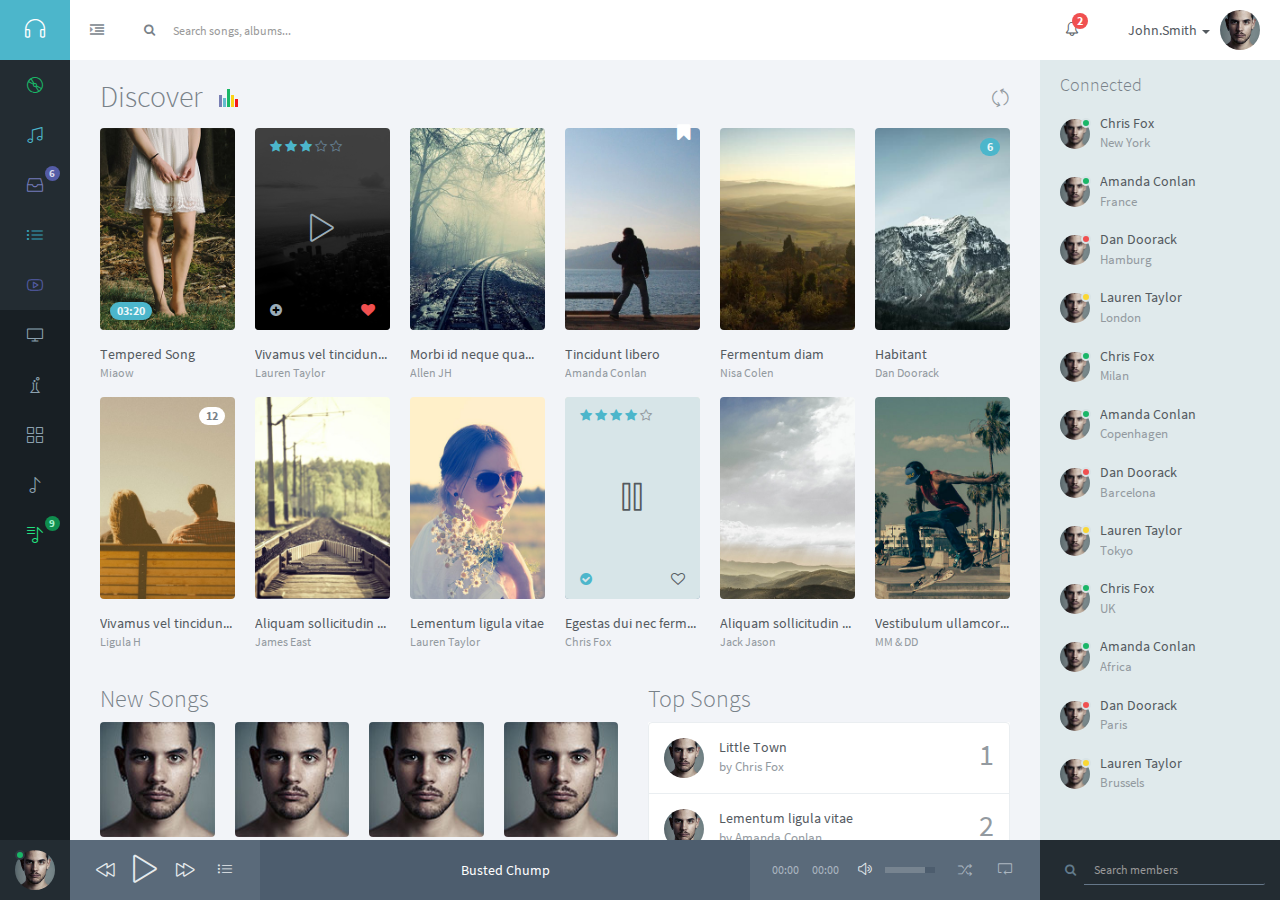
==== index.html @ b3d5cd66 "Project upload." ====
<!DOCTYPE html>
<html lang="en" class="app">
<head>  
  <meta charset="utf-8" />
  <title>Musik | Web Application</title>
  <meta name="description" content="app, web app, responsive, admin dashboard, admin, flat, flat ui, ui kit, off screen nav" />
  <meta name="viewport" content="width=device-width, initial-scale=1, maximum-scale=1" />
  <link rel="stylesheet" href="js/jPlayer/jplayer.flat.css" type="text/css" />
  <link rel="stylesheet" href="css/bootstrap.css" type="text/css" />
  <link rel="stylesheet" href="css/animate.css" type="text/css" />
  <link rel="stylesheet" href="css/font-awesome.min.css" type="text/css" />
  <link rel="stylesheet" href="css/simple-line-icons.css" type="text/css" />
  <link rel="stylesheet" href="css/font.css" type="text/css" />
  <link rel="stylesheet" href="css/app.css" type="text/css" />  
    <!--[if lt IE 9]>
    <script src="js/ie/html5shiv.js"></script>
    <script src="js/ie/respond.min.js"></script>
    <script src="js/ie/excanvas.js"></script>
  <![endif]-->
</head>
<body class="">
  <section class="vbox">
    <header class="bg-white-only header header-md navbar navbar-fixed-top-xs">
      <div class="navbar-header aside bg-info nav-xs">
        <a class="btn btn-link visible-xs" data-toggle="class:nav-off-screen,open" data-target="#nav,html">
          <i class="icon-list"></i>
        </a>
        <a href="index.html" class="navbar-brand text-lt">
          <i class="icon-earphones"></i>
          <img src="images/logo.png" alt="." class="hide">
          <span class="hidden-nav-xs m-l-sm">Musik</span>
        </a>
        <a class="btn btn-link visible-xs" data-toggle="dropdown" data-target=".user">
          <i class="icon-settings"></i>
        </a>
      </div>      <ul class="nav navbar-nav hidden-xs">
        <li>
          <a href="#nav,.navbar-header" data-toggle="class:nav-xs,nav-xs" class="text-muted">
            <i class="fa fa-indent text"></i>
            <i class="fa fa-dedent text-active"></i>
          </a>
        </li>
      </ul>
      <form class="navbar-form navbar-left input-s-lg m-t m-l-n-xs hidden-xs" role="search">
        <div class="form-group">
          <div class="input-group">
            <span class="input-group-btn">
              <button type="submit" class="btn btn-sm bg-white btn-icon rounded"><i class="fa fa-search"></i></button>
            </span>
            <input type="text" class="form-control input-sm no-border rounded" placeholder="Search songs, albums...">
          </div>
        </div>
      </form>
      <div class="navbar-right ">
        <ul class="nav navbar-nav m-n hidden-xs nav-user user">
          <li class="hidden-xs">
            <a href="#" class="dropdown-toggle lt" data-toggle="dropdown">
              <i class="icon-bell"></i>
              <span class="badge badge-sm up bg-danger count">2</span>
            </a>
            <section class="dropdown-menu aside-xl animated fadeInUp">
              <section class="panel bg-white">
                <div class="panel-heading b-light bg-light">
                  <strong>You have <span class="count">2</span> notifications</strong>
                </div>
                <div class="list-group list-group-alt">
                  <a href="#" class="media list-group-item">
                    <span class="pull-left thumb-sm">
                      <img src="images/a0.png" alt="..." class="img-circle">
                    </span>
                    <span class="media-body block m-b-none">
                      Use awesome animate.css<br>
                      <small class="text-muted">10 minutes ago</small>
                    </span>
                  </a>
                  <a href="#" class="media list-group-item">
                    <span class="media-body block m-b-none">
                      1.0 initial released<br>
                      <small class="text-muted">1 hour ago</small>
                    </span>
                  </a>
                </div>
                <div class="panel-footer text-sm">
                  <a href="#" class="pull-right"><i class="fa fa-cog"></i></a>
                  <a href="#notes" data-toggle="class:show animated fadeInRight">See all the notifications</a>
                </div>
              </section>
            </section>
          </li>
          <li class="dropdown">
            <a href="#" class="dropdown-toggle bg clear" data-toggle="dropdown">
              <span class="thumb-sm avatar pull-right m-t-n-sm m-b-n-sm m-l-sm">
                <img src="images/a0.png" alt="...">
              </span>
              John.Smith <b class="caret"></b>
            </a>
            <ul class="dropdown-menu animated fadeInRight">            
              <li>
                <span class="arrow top"></span>
                <a href="#">Settings</a>
              </li>
              <li>
                <a href="profile.html">Profile</a>
              </li>
              <li>
                <a href="#">
                  <span class="badge bg-danger pull-right">3</span>
                  Notifications
                </a>
              </li>
              <li>
                <a href="docs.html">Help</a>
              </li>
              <li class="divider"></li>
              <li>
                <a href="modal.lockme.html" data-toggle="ajaxModal" >Logout</a>
              </li>
            </ul>
          </li>
        </ul>
      </div>      
    </header>
    <section>
      <section class="hbox stretch">
        <!-- .aside -->
        <aside class="bg-black dk nav-xs aside hidden-print" id="nav">          
          <section class="vbox">
            <section class="w-f-md scrollable">
              <div class="slim-scroll" data-height="auto" data-disable-fade-out="true" data-distance="0" data-size="10px" data-railOpacity="0.2">
                


                <!-- nav -->                 
                <nav class="nav-primary hidden-xs">
                  <ul class="nav bg clearfix">
                    <li class="hidden-nav-xs padder m-t m-b-sm text-xs text-muted">
                      Discover
                    </li>
                    <li>
                      <a href="index.html">
                        <i class="icon-disc icon text-success"></i>
                        <span class="font-bold">What's new</span>
                      </a>
                    </li>
                    <li>
                      <a href="genres.html">
                        <i class="icon-music-tone-alt icon text-info"></i>
                        <span class="font-bold">Genres</span>
                      </a>
                    </li>
                    <li>
                      <a href="events.html">
                        <i class="icon-drawer icon text-primary-lter"></i>
                        <b class="badge bg-primary pull-right">6</b>
                        <span class="font-bold">Events</span>
                      </a>
                    </li>
                    <li>
                      <a href="listen.html">
                        <i class="icon-list icon  text-info-dker"></i>
                        <span class="font-bold">Listen</span>
                      </a>
                    </li>
                    <li>
                      <a href="video.html" data-target="#content" data-el="#bjax-el" data-replace="true">
                        <i class="icon-social-youtube icon  text-primary"></i>
                        <span class="font-bold">Video</span>
                      </a>
                    </li>
                    <li class="m-b hidden-nav-xs"></li>
                  </ul>
                  <ul class="nav" data-ride="collapse">
                    <li class="hidden-nav-xs padder m-t m-b-sm text-xs text-muted">
                      Interface
                    </li>
                    <li >
                      <a href="#" class="auto">
                        <span class="pull-right text-muted">
                          <i class="fa fa-angle-left text"></i>
                          <i class="fa fa-angle-down text-active"></i>
                        </span>
                        <i class="icon-screen-desktop icon">
                        </i>
                        <span>Layouts</span>
                      </a>
                      <ul class="nav dk text-sm">
                        <li >
                          <a href="layout-color.html" class="auto">                                                        
                            <i class="fa fa-angle-right text-xs"></i>

                            <span>Color option</span>
                          </a>
                        </li>
                        <li >
                          <a href="layout-boxed.html" class="auto">                                                        
                            <i class="fa fa-angle-right text-xs"></i>

                            <span>Boxed layout</span>
                          </a>
                        </li>
                        <li >
                          <a href="layout-fluid.html" class="auto">                                                        
                            <i class="fa fa-angle-right text-xs"></i>

                            <span>Fluid layout</span>
                          </a>
                        </li>
                      </ul>
                    </li>
                    <li >
                      <a href="#" class="auto">
                        <span class="pull-right text-muted">
                          <i class="fa fa-angle-left text"></i>
                          <i class="fa fa-angle-down text-active"></i>
                        </span>
                        <i class="icon-chemistry icon">
                        </i>
                        <span>UI Kit</span>
                      </a>
                      <ul class="nav dk text-sm">
                        <li >
                          <a href="buttons.html" class="auto">                                                        
                            <i class="fa fa-angle-right text-xs"></i>

                            <span>Buttons</span>
                          </a>
                        </li>
                        <li >
                          <a href="icons.html" class="auto">                            
                            <b class="badge bg-info pull-right">369</b>                                                        
                            <i class="fa fa-angle-right text-xs"></i>

                            <span>Icons</span>
                          </a>
                        </li>
                        <li >
                          <a href="grid.html" class="auto">                                                        
                            <i class="fa fa-angle-right text-xs"></i>

                            <span>Grid</span>
                          </a>
                        </li>
                        <li >
                          <a href="widgets.html" class="auto">                            
                            <b class="badge bg-dark pull-right">8</b>                                                        
                            <i class="fa fa-angle-right text-xs"></i>

                            <span>Widgets</span>
                          </a>
                        </li>
                        <li >
                          <a href="components.html" class="auto">                                                        
                            <i class="fa fa-angle-right text-xs"></i>

                            <span>Components</span>
                          </a>
                        </li>
                        <li >
                          <a href="list.html" class="auto">                                                        
                            <i class="fa fa-angle-right text-xs"></i>

                            <span>List group</span>
                          </a>
                        </li>
                        <li >
                          <a href="#table" class="auto">                            
                            <span class="pull-right text-muted">
                              <i class="fa fa-angle-left text"></i>
                              <i class="fa fa-angle-down text-active"></i>
                            </span>                            
                            <i class="fa fa-angle-right text-xs"></i>

                            <span>Table</span>
                          </a>
                          <ul class="nav dker">
                            <li >
                              <a href="table-static.html">
                                <i class="fa fa-angle-right"></i>
                                <span>Table static</span>
                              </a>
                            </li>
                            <li >
                              <a href="table-datatable.html">
                                <i class="fa fa-angle-right"></i>
                                <span>Datatable</span>
                              </a>
                            </li>
                          </ul>
                        </li>
                        <li >
                          <a href="#form" class="auto">                            
                            <span class="pull-right text-muted">
                              <i class="fa fa-angle-left text"></i>
                              <i class="fa fa-angle-down text-active"></i>
                            </span>                            
                            <i class="fa fa-angle-right text-xs"></i>

                            <span>Form</span>
                          </a>
                          <ul class="nav dker">
                            <li >
                              <a href="form-elements.html">
                                <i class="fa fa-angle-right"></i>
                                <span>Form elements</span>
                              </a>
                            </li>
                            <li >
                              <a href="form-validation.html">
                                <i class="fa fa-angle-right"></i>
                                <span>Form validation</span>
                              </a>
                            </li>
                            <li >
                              <a href="form-wizard.html">
                                <i class="fa fa-angle-right"></i>
                                <span>Form wizard</span>
                              </a>
                            </li>
                          </ul>
                        </li>
                        <li >
                          <a href="chart.html" class="auto">                                                        
                            <i class="fa fa-angle-right text-xs"></i>

                            <span>Chart</span>
                          </a>
                        </li>
                        <li >
                          <a href="portlet.html" class="auto">                                                        
                            <i class="fa fa-angle-right text-xs"></i>

                            <span>Portlet</span>
                          </a>
                        </li>
                        <li >
                          <a href="timeline.html" class="auto">                                                        
                            <i class="fa fa-angle-right text-xs"></i>

                            <span>Timeline</span>
                          </a>
                        </li>
                      </ul>
                    </li>
                    <li >
                      <a href="#" class="auto">
                        <span class="pull-right text-muted">
                          <i class="fa fa-angle-left text"></i>
                          <i class="fa fa-angle-down text-active"></i>
                        </span>
                        <i class="icon-grid icon">
                        </i>
                        <span>Pages</span>
                      </a>
                      <ul class="nav dk text-sm">
                        <li >
                          <a href="profile.html" class="auto">                                                        
                            <i class="fa fa-angle-right text-xs"></i>

                            <span>Profile</span>
                          </a>
                        </li>
                        <li >
                          <a href="blog.html" class="auto">                                                        
                            <i class="fa fa-angle-right text-xs"></i>

                            <span>Blog</span>
                          </a>
                        </li>
                        <li >
                          <a href="invoice.html" class="auto">                                                        
                            <i class="fa fa-angle-right text-xs"></i>

                            <span>Invoice</span>
                          </a>
                        </li>
                        <li >
                          <a href="gmap.html" class="auto">                                                        
                            <i class="fa fa-angle-right text-xs"></i>

                            <span>Google Map</span>
                          </a>
                        </li>
                        <li >
                          <a href="jvectormap.html" class="auto">                                                        
                            <i class="fa fa-angle-right text-xs"></i>

                            <span>Vector Map</span>
                          </a>
                        </li>
                        <li >
                          <a href="signin.html" class="auto">                                                        
                            <i class="fa fa-angle-right text-xs"></i>

                            <span>Signin</span>
                          </a>
                        </li>
                        <li >
                          <a href="signup.html" class="auto">                                                        
                            <i class="fa fa-angle-right text-xs"></i>

                            <span>Signup</span>
                          </a>
                        </li>
                        <li >
                          <a href="404.html" class="auto">                                                        
                            <i class="fa fa-angle-right text-xs"></i>

                            <span>404</span>
                          </a>
                        </li>
                      </ul>
                    </li>
                  </ul>
                  <ul class="nav text-sm">
                    <li class="hidden-nav-xs padder m-t m-b-sm text-xs text-muted">
                      <span class="pull-right"><a href="#"><i class="icon-plus i-lg"></i></a></span>
                      Playlist
                    </li>
                    <li>
                      <a href="#">
                        <i class="icon-music-tone icon"></i>
                        <span>Hip-Pop</span>
                      </a>
                    </li>
                    <li>
                      <a href="#">
                        <i class="icon-playlist icon text-success-lter"></i>
                        <b class="badge bg-success dker pull-right">9</b>
                        <span>Jazz</span>
                      </a>
                    </li>
                  </ul>
                </nav>
                <!-- / nav -->
              </div>
            </section>
            
            <footer class="footer hidden-xs no-padder text-center-nav-xs">
              <div class="bg hidden-xs ">
                  <div class="dropdown dropup wrapper-sm clearfix">
                    <a href="#" class="dropdown-toggle" data-toggle="dropdown">
                      <span class="thumb-sm avatar pull-left m-l-xs">                        
                        <img src="images/a3.png" class="dker" alt="...">
                        <i class="on b-black"></i>
                      </span>
                      <span class="hidden-nav-xs clear">
                        <span class="block m-l">
                          <strong class="font-bold text-lt">John.Smith</strong> 
                          <b class="caret"></b>
                        </span>
                        <span class="text-muted text-xs block m-l">Art Director</span>
                      </span>
                    </a>
                    <ul class="dropdown-menu animated fadeInRight aside text-left">                      
                      <li>
                        <span class="arrow bottom hidden-nav-xs"></span>
                        <a href="#">Settings</a>
                      </li>
                      <li>
                        <a href="profile.html">Profile</a>
                      </li>
                      <li>
                        <a href="#">
                          <span class="badge bg-danger pull-right">3</span>
                          Notifications
                        </a>
                      </li>
                      <li>
                        <a href="docs.html">Help</a>
                      </li>
                      <li class="divider"></li>
                      <li>
                        <a href="modal.lockme.html" data-toggle="ajaxModal" >Logout</a>
                      </li>
                    </ul>
                  </div>
                </div>            </footer>
          </section>
        </aside>
        <!-- /.aside -->
        <section id="content">
          <section class="hbox stretch">
            <section>
              <section class="vbox">
                <section class="scrollable padder-lg w-f-md" id="bjax-target">
                  <a href="#" class="pull-right text-muted m-t-lg" data-toggle="class:fa-spin" ><i class="icon-refresh i-lg  inline" id="refresh"></i></a>
                  <h2 class="font-thin m-b">Discover <span class="musicbar animate inline m-l-sm" style="width:20px;height:20px">
                    <span class="bar1 a1 bg-primary lter"></span>
                    <span class="bar2 a2 bg-info lt"></span>
                    <span class="bar3 a3 bg-success"></span>
                    <span class="bar4 a4 bg-warning dk"></span>
                    <span class="bar5 a5 bg-danger dker"></span>
                  </span></h2>
                  <div class="row row-sm">
                    <div class="col-xs-6 col-sm-4 col-md-3 col-lg-2">
                      <div class="item">
                        <div class="pos-rlt">
                          <div class="bottom">
                            <span class="badge bg-info m-l-sm m-b-sm">03:20</span>
                          </div>
                          <div class="item-overlay opacity r r-2x bg-black">
                            <div class="text-info padder m-t-sm text-sm">
                              <i class="fa fa-star"></i>
                              <i class="fa fa-star"></i>
                              <i class="fa fa-star"></i>
                              <i class="fa fa-star"></i>
                              <i class="fa fa-star-o text-muted"></i>
                            </div>
                            <div class="center text-center m-t-n">
                              <a href="#"><i class="icon-control-play i-2x"></i></a>
                            </div>
                            <div class="bottom padder m-b-sm">
                              <a href="#" class="pull-right">
                                <i class="fa fa-heart-o"></i>
                              </a>
                              <a href="#">
                                <i class="fa fa-plus-circle"></i>
                              </a>
                            </div>
                          </div>
                          <a href="#"><img src="images/p1.jpg" alt="" class="r r-2x img-full"></a>
                        </div>
                        <div class="padder-v">
                          <a href="#" class="text-ellipsis">Tempered Song</a>
                          <a href="#" class="text-ellipsis text-xs text-muted">Miaow</a>
                        </div>
                      </div>
                    </div>
                    <div class="col-xs-6 col-sm-4 col-md-3 col-lg-2">
                      <div class="item">
                        <div class="pos-rlt">
                          <div class="item-overlay opacity r r-2x bg-black active">
                            <div class="text-info padder m-t-sm text-sm">
                              <i class="fa fa-star"></i>
                              <i class="fa fa-star"></i>
                              <i class="fa fa-star"></i>
                              <i class="fa fa-star-o text-muted"></i>
                              <i class="fa fa-star-o text-muted"></i>
                            </div>
                            <div class="center text-center m-t-n">
                              <a href="#" data-toggle="class">
                                <i class="icon-control-play i-2x text"></i>
                                <i class="icon-control-pause i-2x text-active"></i>
                              </a>
                            </div>
                            <div class="bottom padder m-b-sm">
                              <a href="#" class="pull-right active" data-toggle="class">
                                <i class="fa fa-heart-o text"></i>
                                <i class="fa fa-heart text-active text-danger"></i>
                              </a>
                              <a href="#" data-toggle="class">
                                <i class="fa fa-plus-circle text"></i>
                                <i class="fa fa-check-circle text-active text-info"></i>
                              </a>
                            </div>
                          </div>
                          <a href="#"><img src="images/p2.jpg" alt="" class="r r-2x img-full"></a>
                        </div>
                        <div class="padder-v">
                          <a href="#" class="text-ellipsis">Vivamus vel tincidunt libero</a>
                          <a href="#" class="text-ellipsis text-xs text-muted">Lauren Taylor</a>
                        </div>
                      </div>
                    </div>
                    <div class="clearfix visible-xs"></div>
                    <div class="col-xs-6 col-sm-4 col-md-3 col-lg-2">
                      <div class="item">
                        <div class="pos-rlt">
                          <div class="item-overlay opacity r r-2x bg-black">
                            <div class="text-info padder m-t-sm text-sm">
                              <i class="fa fa-star"></i>
                              <i class="fa fa-star"></i>
                              <i class="fa fa-star"></i>
                              <i class="fa fa-star"></i>
                              <i class="fa fa-star-o text-muted"></i>
                            </div>
                            <div class="center text-center m-t-n">
                              <a href="#"><i class="icon-control-play i-2x"></i></a>
                            </div>
                            <div class="bottom padder m-b-sm">
                              <a href="#" class="pull-right">
                                <i class="fa fa-heart-o"></i>
                              </a>
                              <a href="#">
                                <i class="fa fa-plus-circle"></i>
                              </a>
                            </div>
                          </div>
                          <a href="#"><img src="images/p3.jpg" alt="" class="r r-2x img-full"></a>
                        </div>
                        <div class="padder-v">
                          <a href="#" class="text-ellipsis">Morbi id neque quam liquam sollicitudin</a>
                          <a href="#" class="text-ellipsis text-xs text-muted">Allen JH</a>
                        </div>
                      </div>
                    </div>
                    <div class="col-xs-6 col-sm-4 col-md-3 col-lg-2">
                      <div class="item">
                        <div class="pos-rlt">
                          <div class="item-overlay opacity r r-2x bg-black">
                            <div class="text-info padder m-t-sm text-sm">
                              <i class="fa fa-star"></i>
                              <i class="fa fa-star"></i>
                              <i class="fa fa-star"></i>
                              <i class="fa fa-star"></i>
                              <i class="fa fa-star-o text-muted"></i>
                            </div>
                            <div class="center text-center m-t-n">
                              <a href="#"><i class="icon-control-play i-2x"></i></a>
                            </div>
                            <div class="bottom padder m-b-sm">
                              <a href="#" class="pull-right">
                                <i class="fa fa-heart-o"></i>
                              </a>
                              <a href="#">
                                <i class="fa fa-plus-circle"></i>
                              </a>
                            </div>
                          </div>
                          <div class="top">
                            <span class="pull-right m-t-n-xs m-r-sm text-white">
                              <i class="fa fa-bookmark i-lg"></i>
                            </span>
                          </div>
                          <a href="#"><img src="images/p4.jpg" alt="" class="r r-2x img-full"></a>
                        </div>
                        <div class="padder-v">
                          <a href="#" class="text-ellipsis">Tincidunt libero</a>
                          <a href="#" class="text-ellipsis text-xs text-muted">Amanda Conlan</a>
                        </div>
                      </div>
                    </div>
                    <div class="clearfix visible-xs"></div>
                    <div class="col-xs-6 col-sm-4 col-md-3 col-lg-2">
                      <div class="item">
                        <div class="pos-rlt">
                          <div class="item-overlay opacity r r-2x bg-black">
                            <div class="text-info padder m-t-sm text-sm">
                              <i class="fa fa-star"></i>
                              <i class="fa fa-star"></i>
                              <i class="fa fa-star"></i>
                              <i class="fa fa-star"></i>
                              <i class="fa fa-star-o text-muted"></i>
                            </div>
                            <div class="center text-center m-t-n">
                              <a href="#"><i class="icon-control-play i-2x"></i></a>
                            </div>
                            <div class="bottom padder m-b-sm">
                              <a href="#" class="pull-right">
                                <i class="fa fa-heart-o"></i>
                              </a>
                              <a href="#">
                                <i class="fa fa-plus-circle"></i>
                              </a>
                            </div>
                          </div>
                          <a href="#"><img src="images/p5.jpg" alt="" class="r r-2x img-full"></a>
                        </div>
                        <div class="padder-v">
                          <a href="#" class="text-ellipsis">Fermentum diam</a>
                          <a href="#" class="text-ellipsis text-xs text-muted">Nisa Colen</a>
                        </div>
                      </div>
                    </div>
                    <div class="col-xs-6 col-sm-4 col-md-3 col-lg-2">
                      <div class="item">
                        <div class="pos-rlt">
                          <div class="top">
                            <span class="pull-right m-t-sm m-r-sm badge bg-info">6</span>
                          </div>
                          <div class="item-overlay opacity r r-2x bg-black">
                            <div class="text-info padder m-t-sm text-sm">
                              <i class="fa fa-star"></i>
                              <i class="fa fa-star"></i>
                              <i class="fa fa-star"></i>
                              <i class="fa fa-star"></i>
                              <i class="fa fa-star-o text-muted"></i>
                            </div>
                            <div class="center text-center m-t-n">
                              <a href="#"><i class="icon-control-play i-2x"></i></a>
                            </div>
                            <div class="bottom padder m-b-sm">
                              <a href="#" class="pull-right">
                                <i class="fa fa-heart-o"></i>
                              </a>
                              <a href="#">
                                <i class="fa fa-plus-circle"></i>
                              </a>
                            </div>
                          </div>                          
                          <a href="#"><img src="images/p6.jpg" alt="" class="r r-2x img-full"></a>
                        </div>
                        <div class="padder-v">
                          <a href="#" class="text-ellipsis">Habitant</a>
                          <a href="#" class="text-ellipsis text-xs text-muted">Dan Doorack</a>
                        </div>
                      </div>
                    </div>
                    <div class="clearfix visible-xs"></div>
                    <div class="col-xs-6 col-sm-4 col-md-3 col-lg-2">
                      <div class="item">
                        <div class="pos-rlt">
                          <div class="item-overlay opacity r r-2x bg-black">
                            <div class="text-info padder m-t-sm text-sm">
                              <i class="fa fa-star"></i>
                              <i class="fa fa-star"></i>
                              <i class="fa fa-star"></i>
                              <i class="fa fa-star"></i>
                              <i class="fa fa-star-o text-muted"></i>
                            </div>
                            <div class="center text-center m-t-n">
                              <a href="#"><i class="icon-control-play i-2x"></i></a>
                            </div>
                            <div class="bottom padder m-b-sm">
                              <a href="#" class="pull-right">
                                <i class="fa fa-heart-o"></i>
                              </a>
                              <a href="#">
                                <i class="fa fa-plus-circle"></i>
                              </a>
                            </div>
                          </div>
                          <div class="top">
                            <span class="pull-right m-t-sm m-r-sm badge bg-white">12</span>
                          </div>
                          <a href="#"><img src="images/p7.jpg" alt="" class="r r-2x img-full"></a>
                        </div>
                        <div class="padder-v">
                          <a href="#" class="text-ellipsis">Vivamus vel tincidunt libero</a>
                          <a href="#" class="text-ellipsis text-xs text-muted">Ligula H</a>
                        </div>
                      </div>
                    </div>
                    <div class="col-xs-6 col-sm-4 col-md-3 col-lg-2">
                      <div class="item">
                        <div class="pos-rlt">
                          <div class="item-overlay opacity r r-2x bg-black">
                            <div class="text-info padder m-t-sm text-sm">
                              <i class="fa fa-star"></i>
                              <i class="fa fa-star"></i>
                              <i class="fa fa-star"></i>
                              <i class="fa fa-star"></i>
                              <i class="fa fa-star-o text-muted"></i>
                            </div>
                            <div class="center text-center m-t-n">
                              <a href="#"><i class="icon-control-play i-2x"></i></a>
                            </div>
                            <div class="bottom padder m-b-sm">
                              <a href="#" class="pull-right">
                                <i class="fa fa-heart-o"></i>
                              </a>
                              <a href="#">
                                <i class="fa fa-plus-circle"></i>
                              </a>
                            </div>
                          </div>
                          <a href="#"><img src="images/p8.jpg" alt="" class="r r-2x img-full"></a>
                        </div>
                        <div class="padder-v">
                          <a href="#" class="text-ellipsis">Aliquam sollicitudin venenati</a>
                          <a href="#" class="text-ellipsis text-xs text-muted">James East</a>
                        </div>
                      </div>
                    </div>
                    <div class="clearfix visible-xs"></div>
                    <div class="col-xs-6 col-sm-4 col-md-3 col-lg-2">
                      <div class="item">
                        <div class="pos-rlt">
                          <div class="item-overlay opacity r r-2x bg-black">
                            <div class="text-info padder m-t-sm text-sm">
                              <i class="fa fa-star"></i>
                              <i class="fa fa-star"></i>
                              <i class="fa fa-star"></i>
                              <i class="fa fa-star"></i>
                              <i class="fa fa-star-o text-muted"></i>
                            </div>
                            <div class="center text-center m-t-n">
                              <a href="#"><i class="icon-control-play i-2x"></i></a>
                            </div>
                            <div class="bottom padder m-b-sm">
                              <a href="#" class="pull-right">
                                <i class="fa fa-heart-o"></i>
                              </a>
                              <a href="#">
                                <i class="fa fa-plus-circle"></i>
                              </a>
                            </div>
                          </div>
                          <a href="#"><img src="images/p9.jpg" alt="" class="r r-2x img-full"></a>
                        </div>
                        <div class="padder-v">
                          <a href="#" class="text-ellipsis">Lementum ligula vitae</a>
                          <a href="#" class="text-ellipsis text-xs text-muted">Lauren Taylor</a>
                        </div>
                      </div>
                    </div>
                    <div class="col-xs-6 col-sm-4 col-md-3 col-lg-2">
                      <div class="item">
                        <div class="pos-rlt">
                          <div class="item-overlay r r-2x bg-light dker active">
                            <div class="text-info padder m-t-sm text-sm">
                              <i class="fa fa-star"></i>
                              <i class="fa fa-star"></i>
                              <i class="fa fa-star"></i>
                              <i class="fa fa-star"></i>
                              <i class="fa fa-star-o text-muted"></i>
                            </div>
                            <div class="center text-center m-t-n">
                              <a href="#" data-toggle="class" class="active">
                                <i class="icon-control-play i-2x text"></i>
                                <i class="icon-control-pause i-2x text-active"></i>
                              </a>
                            </div>
                            <div class="bottom padder m-b-sm">
                              <a href="#" class="pull-right" data-toggle="class">
                                <i class="fa fa-heart-o text"></i>
                                <i class="fa fa-heart text-active text-danger"></i>
                              </a>
                              <a href="#" class="active" data-toggle="class">
                                <i class="fa fa-plus-circle text"></i>
                                <i class="fa fa-check-circle text-active text-info"></i>
                              </a>
                            </div>
                          </div>
                          <a href="#"><img src="images/p10.jpg" alt="" class="r r-2x img-full"></a>
                        </div>
                        <div class="padder-v">
                          <a href="#" class="text-ellipsis">Egestas dui nec fermentum </a>
                          <a href="#" class="text-ellipsis text-xs text-muted">Chris Fox</a>
                        </div>
                      </div>
                    </div>
                    <div class="clearfix visible-xs"></div>
                    <div class="col-xs-6 col-sm-4 col-md-3 col-lg-2">
                      <div class="item">
                        <div class="pos-rlt">
                          <div class="item-overlay opacity r r-2x bg-black">
                            <div class="text-info padder m-t-sm text-sm">
                              <i class="fa fa-star"></i>
                              <i class="fa fa-star"></i>
                              <i class="fa fa-star"></i>
                              <i class="fa fa-star"></i>
                              <i class="fa fa-star-o text-muted"></i>
                            </div>
                            <div class="center text-center m-t-n">
                              <a href="#"><i class="icon-control-play i-2x"></i></a>
                            </div>
                            <div class="bottom padder m-b-sm">
                              <a href="#" class="pull-right">
                                <i class="fa fa-heart-o"></i>
                              </a>
                              <a href="#">
                                <i class="fa fa-plus-circle"></i>
                              </a>
                            </div>
                          </div>
                          <a href="#"><img src="images/p11.jpg" alt="" class="r r-2x img-full"></a>
                        </div>
                        <div class="padder-v">
                          <a href="#" class="text-ellipsis">Aliquam sollicitudin venenatis ipsum</a>
                          <a href="#" class="text-ellipsis text-xs text-muted">Jack Jason</a>
                        </div>
                      </div>
                    </div>
                    <div class="col-xs-6 col-sm-4 col-md-3 col-lg-2">
                      <div class="item">
                        <div class="pos-rlt">
                          <div class="item-overlay opacity r r-2x bg-black">
                            <div class="text-info padder m-t-sm text-sm">
                              <i class="fa fa-star"></i>
                              <i class="fa fa-star"></i>
                              <i class="fa fa-star"></i>
                              <i class="fa fa-star"></i>
                              <i class="fa fa-star-o text-muted"></i>
                            </div>
                            <div class="center text-center m-t-n">
                              <a href="#"><i class="icon-control-play i-2x"></i></a>
                            </div>
                            <div class="bottom padder m-b-sm">
                              <a href="#" class="pull-right">
                                <i class="fa fa-heart-o"></i>
                              </a>
                              <a href="#">
                                <i class="fa fa-plus-circle"></i>
                              </a>
                            </div>
                          </div>
                          <a href="#"><img src="images/p12.jpg" alt="" class="r r-2x img-full"></a>
                        </div>
                        <div class="padder-v">
                          <a href="#" class="text-ellipsis">Vestibulum ullamcorper</a>
                          <a href="#" class="text-ellipsis text-xs text-muted">MM &amp; DD</a>
                        </div>
                      </div>
                    </div>
                  </div>
                  <div class="row">
                    <div class="col-md-7">
                      <h3 class="font-thin">New Songs</h3>
                      <div class="row row-sm">
                        <div class="col-xs-6 col-sm-3">
                          <div class="item">
                            <div class="pos-rlt">
                              <div class="item-overlay opacity r r-2x bg-black">
                                <div class="center text-center m-t-n">
                                  <a href="#"><i class="fa fa-play-circle i-2x"></i></a>
                                </div>
                              </div>
                              <a href="#"><img src="images/a2.png" alt="" class="r r-2x img-full"></a>
                            </div>
                            <div class="padder-v">
                              <a href="#" class="text-ellipsis">Spring rain</a>
                              <a href="#" class="text-ellipsis text-xs text-muted">Miaow</a>
                            </div>
                          </div>
                        </div>
                        <div class="col-xs-6 col-sm-3">
                          <div class="item">
                            <div class="pos-rlt">
                              <div class="item-overlay opacity r r-2x bg-black">
                                <div class="center text-center m-t-n">
                                  <a href="#"><i class="fa fa-play-circle i-2x"></i></a>
                                </div>
                              </div>
                              <a href="#"><img src="images/a3.png" alt="" class="r r-2x img-full"></a>
                            </div>
                            <div class="padder-v">
                              <a href="#" class="text-ellipsis">Hope</a>
                              <a href="#" class="text-ellipsis text-xs text-muted">Miya</a>
                            </div>
                          </div>
                        </div>
                        <div class="col-xs-6 col-sm-3">
                          <div class="item">
                            <div class="pos-rlt">
                              <div class="item-overlay opacity r r-2x bg-black">
                                <div class="center text-center m-t-n">
                                  <a href="#"><i class="fa fa-play-circle i-2x"></i></a>
                                </div>
                              </div>
                              <a href="#"><img src="images/a8.png" alt="" class="r r-2x img-full"></a>
                            </div>
                            <div class="padder-v">
                              <a href="#" class="text-ellipsis">Listen wind</a>
                              <a href="#" class="text-ellipsis text-xs text-muted">Soyia Jess</a>
                            </div>
                          </div>
                        </div>
                        <div class="col-xs-6 col-sm-3">
                          <div class="item">
                            <div class="pos-rlt">
                              <div class="item-overlay opacity r r-2x bg-black">
                                <div class="center text-center m-t-n">
                                  <a href="#"><i class="fa fa-play-circle i-2x"></i></a>
                                </div>
                              </div>
                              <a href="#"><img src="images/a9.png" alt="" class="r r-2x img-full"></a>
                            </div>
                            <div class="padder-v">
                              <a href="#" class="text-ellipsis">Breaking me</a>
                              <a href="#" class="text-ellipsis text-xs text-muted">Pett JA</a>
                            </div>
                          </div>
                        </div>
                        <div class="col-xs-6 col-sm-3">
                          <div class="item">
                            <div class="pos-rlt">
                              <div class="item-overlay opacity r r-2x bg-black">
                                <div class="center text-center m-t-n">
                                  <a href="#"><i class="fa fa-play-circle i-2x"></i></a>
                                </div>
                              </div>
                              <a href="#"><img src="images/a1.png" alt="" class="r r-2x img-full"></a>
                            </div>
                            <div class="padder-v">
                              <a href="#" class="text-ellipsis">Nothing</a>
                              <a href="#" class="text-ellipsis text-xs text-muted">Willion</a>
                            </div>
                          </div>
                        </div>
                        <div class="col-xs-6 col-sm-3">
                          <div class="item">
                            <div class="pos-rlt">
                              <div class="item-overlay opacity r r-2x bg-black">
                                <div class="center text-center m-t-n">
                                  <a href="#"><i class="fa fa-play-circle i-2x"></i></a>
                                </div>
                              </div>
                              <a href="#"><img src="images/a6.png" alt="" class="r r-2x img-full"></a>
                            </div>
                            <div class="padder-v">
                              <a href="#" class="text-ellipsis">Panda Style</a>
                              <a href="#" class="text-ellipsis text-xs text-muted">Lionie</a>
                            </div>
                          </div>
                        </div>
                        <div class="col-xs-6 col-sm-3">
                          <div class="item">
                            <div class="pos-rlt">
                              <div class="item-overlay opacity r r-2x bg-black">
                                <div class="center text-center m-t-n">
                                  <a href="#"><i class="fa fa-play-circle i-2x"></i></a>
                                </div>
                              </div>
                              <a href="#"><img src="images/a7.png" alt="" class="r r-2x img-full"></a>
                            </div>
                            <div class="padder-v">
                              <a href="#" class="text-ellipsis">Hook Me</a>
                              <a href="#" class="text-ellipsis text-xs text-muted">Gossi</a>
                            </div>
                          </div>
                        </div>
                        <div class="col-xs-6 col-sm-3">
                          <div class="item">
                            <div class="pos-rlt">
                              <div class="item-overlay opacity r r-2x bg-black">
                                <div class="center text-center m-t-n">
                                  <a href="#"><i class="fa fa-play-circle i-2x"></i></a>
                                </div>
                              </div>
                              <a href="#"><img src="images/a5.png" alt="" class="r r-2x img-full"></a>
                            </div>
                            <div class="padder-v">
                              <a href="#" class="text-ellipsis">Tempered Song</a>
                              <a href="#" class="text-ellipsis text-xs text-muted">Miaow</a>
                            </div>
                          </div>
                        </div>
                      </div>
                    </div>
                    <div class="col-md-5">
                      <h3 class="font-thin">Top Songs</h3>
                      <div class="list-group bg-white list-group-lg no-bg auto">                          
                        <a href="#" class="list-group-item clearfix">
                          <span class="pull-right h2 text-muted m-l">1</span>
                          <span class="pull-left thumb-sm avatar m-r">
                            <img src="images/a4.png" alt="...">
                          </span>
                          <span class="clear">
                            <span>Little Town</span>
                            <small class="text-muted clear text-ellipsis">by Chris Fox</small>
                          </span>
                        </a>
                        <a href="#" class="list-group-item clearfix">
                          <span class="pull-right h2 text-muted m-l">2</span>
                          <span class="pull-left thumb-sm avatar m-r">
                            <img src="images/a5.png" alt="...">
                          </span>
                          <span class="clear">
                            <span>Lementum ligula vitae</span>
                            <small class="text-muted clear text-ellipsis">by Amanda Conlan</small>
                          </span>
                        </a>
                        <a href="#" class="list-group-item clearfix">
                          <span class="pull-right h2 text-muted m-l">3</span>
                          <span class="pull-left thumb-sm avatar m-r">
                            <img src="images/a6.png" alt="...">
                          </span>
                          <span class="clear">
                            <span>Aliquam sollicitudin venenatis</span>
                            <small class="text-muted clear text-ellipsis">by Dan Doorack</small>
                          </span>
                        </a>
                        <a href="#" class="list-group-item clearfix">
                          <span class="pull-right h2 text-muted m-l">4</span>
                          <span class="pull-left thumb-sm avatar m-r">
                            <img src="images/a7.png" alt="...">
                          </span>
                          <span class="clear">
                            <span>Aliquam sollicitudin venenatis ipsum</span>
                            <small class="text-muted clear text-ellipsis">by Lauren Taylor</small>
                          </span>
                        </a>
                        <a href="#" class="list-group-item clearfix">
                          <span class="pull-right h2 text-muted m-l">5</span>
                          <span class="pull-left thumb-sm avatar m-r">
                            <img src="images/a8.png" alt="...">
                          </span>
                          <span class="clear">
                            <span>Vestibulum ullamcorper</span>
                            <small class="text-muted clear text-ellipsis">by Dan Doorack</small>
                          </span>
                        </a>
                      </div>
                    </div>
                  </div>
                  <div class="row m-t-lg m-b-lg">
                    <div class="col-sm-6">
                      <div class="bg-primary wrapper-md r">
                        <a href="#">
                          <span class="h4 m-b-xs block"><i class=" icon-user-follow i-lg"></i> Login or Create account</span>
                          <span class="text-muted">Save and share your playlist with your friends when you log in or create an account.</span>
                        </a>
                      </div>
                    </div>
                    <div class="col-sm-6">
                      <div class="bg-black wrapper-md r">
                        <a href="#">
                          <span class="h4 m-b-xs block"><i class="icon-cloud-download i-lg"></i> Download our app</span>
                          <span class="text-muted">Get the apps for desktop and mobile to start listening music at anywhere and anytime.</span>
                        </a>
                      </div>
                    </div>
                  </div>
                </section>
                <footer class="footer bg-dark">
                  <div id="jp_container_N">
                    <div class="jp-type-playlist">
                      <div id="jplayer_N" class="jp-jplayer hide"></div>
                      <div class="jp-gui">
                        <div class="jp-video-play hide">
                          <a class="jp-video-play-icon">play</a>
                        </div>
                        <div class="jp-interface">
                          <div class="jp-controls">
                            <div><a class="jp-previous"><i class="icon-control-rewind i-lg"></i></a></div>
                            <div>
                              <a class="jp-play"><i class="icon-control-play i-2x"></i></a>
                              <a class="jp-pause hid"><i class="icon-control-pause i-2x"></i></a>
                            </div>
                            <div><a class="jp-next"><i class="icon-control-forward i-lg"></i></a></div>
                            <div class="hide"><a class="jp-stop"><i class="fa fa-stop"></i></a></div>
                            <div><a class="" data-toggle="dropdown" data-target="#playlist"><i class="icon-list"></i></a></div>
                            <div class="jp-progress hidden-xs">
                              <div class="jp-seek-bar dk">
                                <div class="jp-play-bar bg-info">
                                </div>
                                <div class="jp-title text-lt">
                                  <ul>
                                    <li></li>
                                  </ul>
                                </div>
                              </div>
                            </div>
                            <div class="hidden-xs hidden-sm jp-current-time text-xs text-muted"></div>
                            <div class="hidden-xs hidden-sm jp-duration text-xs text-muted"></div>
                            <div class="hidden-xs hidden-sm">
                              <a class="jp-mute" title="mute"><i class="icon-volume-2"></i></a>
                              <a class="jp-unmute hid" title="unmute"><i class="icon-volume-off"></i></a>
                            </div>
                            <div class="hidden-xs hidden-sm jp-volume">
                              <div class="jp-volume-bar dk">
                                <div class="jp-volume-bar-value lter"></div>
                              </div>
                            </div>
                            <div>
                              <a class="jp-shuffle" title="shuffle"><i class="icon-shuffle text-muted"></i></a>
                              <a class="jp-shuffle-off hid" title="shuffle off"><i class="icon-shuffle text-lt"></i></a>
                            </div>
                            <div>
                              <a class="jp-repeat" title="repeat"><i class="icon-loop text-muted"></i></a>
                              <a class="jp-repeat-off hid" title="repeat off"><i class="icon-loop text-lt"></i></a>
                            </div>
                            <div class="hide">
                              <a class="jp-full-screen" title="full screen"><i class="fa fa-expand"></i></a>
                              <a class="jp-restore-screen" title="restore screen"><i class="fa fa-compress text-lt"></i></a>
                            </div>
                          </div>
                        </div>
                      </div>
                      <div class="jp-playlist dropup" id="playlist">
                        <ul class="dropdown-menu aside-xl dker">
                          <!-- The method Playlist.displayPlaylist() uses this unordered list -->
                          <li class="list-group-item"></li>
                        </ul>
                      </div>
                      <div class="jp-no-solution hide">
                        <span>Update Required</span>
                        To play the media you will need to either update your browser to a recent version or update your <a href="http://get.adobe.com/flashplayer/" target="_blank">Flash plugin</a>.
                      </div>
                    </div>
                  </div>
                </footer>
              </section>
            </section>
            <!-- side content -->
            <aside class="aside-md bg-light dk" id="sidebar">
              <section class="vbox animated fadeInRight">
                <section class="w-f-md scrollable hover">
                  <h4 class="font-thin m-l-md m-t">Connected</h4>
                  <ul class="list-group no-bg no-borders auto m-t-n-xxs">
                    <li class="list-group-item">
                      <span class="pull-left thumb-xs m-t-xs avatar m-l-xs m-r-sm">
                        <img src="images/a1.png" alt="..." class="img-circle">
                        <i class="on b-light right sm"></i>
                      </span>
                      <div class="clear">
                        <div><a href="#">Chris Fox</a></div>
                        <small class="text-muted">New York</small>
                      </div>
                    </li>
                    <li class="list-group-item">
                      <span class="pull-left thumb-xs m-t-xs avatar m-l-xs m-r-sm">
                        <img src="images/a2.png" alt="...">
                        <i class="on b-light right sm"></i>
                      </span>
                      <div class="clear">
                        <div><a href="#">Amanda Conlan</a></div>
                        <small class="text-muted">France</small>
                      </div>
                    </li>
                    <li class="list-group-item">
                      <span class="pull-left thumb-xs m-t-xs avatar m-l-xs m-r-sm">
                        <img src="images/a3.png" alt="...">
                        <i class="busy b-light right sm"></i>
                      </span>
                      <div class="clear">
                        <div><a href="#">Dan Doorack</a></div>
                        <small class="text-muted">Hamburg</small>
                      </div>
                    </li>
                    <li class="list-group-item">
                      <span class="pull-left thumb-xs m-t-xs avatar m-l-xs m-r-sm">
                        <img src="images/a4.png" alt="...">
                        <i class="away b-light right sm"></i>
                      </span>
                      <div class="clear">
                        <div><a href="#">Lauren Taylor</a></div>
                        <small class="text-muted">London</small>
                      </div>
                    </li>
                    <li class="list-group-item">
                      <span class="pull-left thumb-xs m-t-xs avatar m-l-xs m-r-sm">
                        <img src="images/a5.png" alt="..." class="img-circle">
                        <i class="on b-light right sm"></i>
                      </span>
                      <div class="clear">
                        <div><a href="#">Chris Fox</a></div>
                        <small class="text-muted">Milan</small>
                      </div>
                    </li>
                    <li class="list-group-item">
                      <span class="pull-left thumb-xs m-t-xs avatar m-l-xs m-r-sm">
                        <img src="images/a6.png" alt="...">
                        <i class="on b-light right sm"></i>
                      </span>
                      <div class="clear">
                        <div><a href="#">Amanda Conlan</a></div>
                        <small class="text-muted">Copenhagen</small>
                      </div>
                    </li>
                    <li class="list-group-item">
                      <span class="pull-left thumb-xs m-t-xs avatar m-l-xs m-r-sm">
                        <img src="images/a7.png" alt="...">
                        <i class="busy b-light right sm"></i>
                      </span>
                      <div class="clear">
                        <div><a href="#">Dan Doorack</a></div>
                        <small class="text-muted">Barcelona</small>
                      </div>
                    </li>
                    <li class="list-group-item">
                      <span class="pull-left thumb-xs m-t-xs avatar m-l-xs m-r-sm">
                        <img src="images/a8.png" alt="...">
                        <i class="away b-light right sm"></i>
                      </span>
                      <div class="clear">
                        <div><a href="#">Lauren Taylor</a></div>
                        <small class="text-muted">Tokyo</small>
                      </div>
                    </li>
                    <li class="list-group-item">
                      <span class="pull-left thumb-xs m-t-xs avatar m-l-xs m-r-sm">
                        <img src="images/a9.png" alt="..." class="img-circle">
                        <i class="on b-light right sm"></i>
                      </span>
                      <div class="clear">
                        <div><a href="#">Chris Fox</a></div>
                        <small class="text-muted">UK</small>
                      </div>
                    </li>
                    <li class="list-group-item">
                      <span class="pull-left thumb-xs m-t-xs avatar m-l-xs m-r-sm">
                        <img src="images/a1.png" alt="...">
                        <i class="on b-light right sm"></i>
                      </span>
                      <div class="clear">
                        <div><a href="#">Amanda Conlan</a></div>
                        <small class="text-muted">Africa</small>
                      </div>
                    </li>
                    <li class="list-group-item">
                      <span class="pull-left thumb-xs m-t-xs avatar m-l-xs m-r-sm">
                        <img src="images/a2.png" alt="...">
                        <i class="busy b-light right sm"></i>
                      </span>
                      <div class="clear">
                        <div><a href="#">Dan Doorack</a></div>
                        <small class="text-muted">Paris</small>
                      </div>
                    </li>
                    <li class="list-group-item">
                      <span class="pull-left thumb-xs m-t-xs avatar m-l-xs m-r-sm">
                        <img src="images/a3.png" alt="...">
                        <i class="away b-light right sm"></i>
                      </span>
                      <div class="clear">
                        <div><a href="#">Lauren Taylor</a></div>
                        <small class="text-muted">Brussels</small>
                      </div>
                    </li>
                  </ul>
                </section>
                <footer class="footer footer-md bg-black">
                  <form class="" role="search">
                    <div class="form-group clearfix m-b-none">
                      <div class="input-group m-t m-b">
                        <span class="input-group-btn">
                          <button type="submit" class="btn btn-sm bg-empty text-muted btn-icon"><i class="fa fa-search"></i></button>
                        </span>
                        <input type="text" class="form-control input-sm text-white bg-empty b-b b-dark no-border" placeholder="Search members">
                      </div>
                    </div>
                  </form>
                </footer>
              </section>              
            </aside>
            <!-- / side content -->
          </section>
          <a href="#" class="hide nav-off-screen-block" data-toggle="class:nav-off-screen,open" data-target="#nav,html"></a>
        </section>
      </section>
    </section>    
  </section>
  <script src="js/jquery.min.js"></script>
  <!-- Bootstrap -->
  <script src="js/bootstrap.js"></script>
  <!-- App -->
  <script src="js/app.js"></script>  
  <script src="js/slimscroll/jquery.slimscroll.min.js"></script>
    <script src="js/app.plugin.js"></script>
  <script type="text/javascript" src="js/jPlayer/jquery.jplayer.min.js"></script>
  <script type="text/javascript" src="js/jPlayer/add-on/jplayer.playlist.min.js"></script>
  <script type="text/javascript" src="js/jPlayer/demo.js"></script>
</body>
</html>
---- js/jPlayer/jplayer.flat.css ----
/*controls*/
.jp-controls {
	display: table;
	table-layout: fixed;
	border-spacing: 0;
	width: 100%;
}
.jp-controls a{
	cursor: pointer;
	display: inline-block;
	padding: 10px 5px;
}

.jp-controls a i{
	line-height: inherit;
}
.jp-controls > div{
	display: table-cell;
	vertical-align: middle;
	text-align: center;
	width: 40px;
	height: 60px;
}
div.jp-progress{
	width: auto;
	padding: 0 15px;
	vertical-align: top;
	position: relative;
}
.jp-seek-bar{
	position: relative;
}
.jp-title{
	position: absolute;
	left: 25px;
	top: 0;
	right: 25px;
	display: block !important;
	line-height: 60px;
}
.jp-title ul{
	list-style: none;
	margin: 0;
	padding: 0;	
}

.jp-title li{
	overflow: hidden;
	text-overflow: ellipsis;
	white-space: nowrap;
}
.jp-artist{
	opacity: 0.6;
}

.jp-play-bar{
	height: 60px;
}
.jp-volume{
	width: 60px !important;
	padding-right:10px !important;
}
.jp-volume-bar-value{
  height: 6px;
}
a.hid{
	display: none;
}

/*video*/
.jp-video{
	font-size: 0;
	line-height: 0;
	min-height: 160px;
}
.jp-video-play{
	display: inline-block;
	position: absolute;
	left: 50%;
	top: 50%;
	cursor: pointer;
	margin-left: -30px;
	margin-top: -65px;
}
.jp-video-full {
	/* Rules for IE6 (full-screen) */
	width:480px;
	height:270px;
	/* Rules for IE7 (full-screen) - Otherwise the relative container causes other page items that are not position:static (default) to appear over the video/gui. */
	position:static !important; position:relative;
}

/* The z-index rule is defined in this manner to enable Popcorn plugins that add overlays to video area. EG. Subtitles. */
.jp-video-full div div {
	z-index:1000;
}

.jp-video-full .jp-jplayer {
	top: 0;
	left: 0;
	position: fixed !important; position: relative; /* Rules for IE6 (full-screen) */
	overflow: hidden;
}

.jp-video-full .jp-gui {
	position: fixed !important; position: static; /* Rules for IE6 (full-screen) */
	top: 0;
	left: 0;
	width:100%;
	height:100%;
	z-index:1001; /* 1 layer above the others. */
}

.jp-video-full .jp-interface {
	position: absolute !important; position: relative; /* Rules for IE6 (full-screen) */
	bottom: 0;
	left: 0;
}


/*playlist*/

.jp-playlist ul{
	max-height: 320px;
	overflow-x: hidden;
	overflow-y: auto; 
	padding: 0;
	display: none !important;
}

.jp-playlist.open ul{
	display: block !important;
	bottom: 60px;
	left: 180px;
}

.jp-playlist li{
	list-style: none;
	position: relative;
}

.jp-playlist-item{	
	display: block;
	overflow: hidden;
	text-overflow: ellipsis;
	white-space: nowrap;
	border-top: 1px solid rgba(255, 255, 255, .1);
	padding: 12px 40px 12px 8px;
}
.jp-playlist-item:focus{
	outline: 0;
}

.jp-playlist-item:before{
	display: inline-block;
	text-align: center;
	width: 30px;
	font-family: FontAwesome;
	content:"\f0da";
	opacity: 0.6;
}

a.jp-playlist-current:before{
	content:"\f144";
	opacity: 1;
}

.jp-playlist li:first-child .jp-playlist-item{
	border-width: 0;
}

.jp-playlist-item-remove{
	font-size: 15px;
	display: block;
	position: absolute;
	right: 0;
	top: 0;
	padding: 11px 18px;
	opacity: 0.6;
}


@media (max-width: 767px) {
	.footer .jp-gui{
		margin: 0 -10px;
	}
	div.jp-progress{
		padding: 0 10px;
	}
	.jp-playlist.open ul{
		display: block !important;
		bottom: 60px;
		left: 0px;
		right: 0px;
	}
}
---- css/simple-line-icons.css ----
@font-face {
	font-family: 'Simple-Line-Icons';
	src:url('../fonts/Simple-Line-Icons.eot');
	src:url('../fonts/Simple-Line-Icons.eot?#iefix') format('embedded-opentype'),
		url('../fonts/Simple-Line-Icons.woff') format('woff'),
		url('../fonts/Simple-Line-Icons.ttf') format('truetype'),
		url('../fonts/Simple-Line-Icons.svg#Simple-Line-Icons') format('svg');
	font-weight: normal;
	font-style: normal;
}

/* Use the following CSS code if you want to use data attributes for inserting your icons */
[data-icon]:before {
	font-family: 'Simple-Line-Icons';
	content: attr(data-icon);
	speak: none;
	font-weight: normal;
	font-variant: normal;
	text-transform: none;
	line-height: 1;
	-webkit-font-smoothing: antialiased;
	-moz-osx-font-smoothing: grayscale;
}

/* Use the following CSS code if you want to have a class per icon */
/*
Instead of a list of all class selectors,
you can use the generic selector below, but it's slower:
[class*="icon-"] {
*/
.icon-user-female, .icon-user-follow, .icon-user-following, .icon-user-unfollow, .icon-trophy, .icon-screen-smartphone, .icon-screen-desktop, .icon-plane, .icon-notebook, .icon-moustache, .icon-mouse, .icon-magnet, .icon-energy, .icon-emoticon-smile, .icon-disc, .icon-cursor-move, .icon-crop, .icon-credit-card, .icon-chemistry, .icon-user, .icon-speedometer, .icon-social-youtube, .icon-social-twitter, .icon-social-tumblr, .icon-social-facebook, .icon-social-dropbox, .icon-social-dribbble, .icon-shield, .icon-screen-tablet, .icon-magic-wand, .icon-hourglass, .icon-graduation, .icon-ghost, .icon-game-controller, .icon-fire, .icon-eyeglasses, .icon-envelope-open, .icon-envelope-letter, .icon-bell, .icon-badge, .icon-anchor, .icon-wallet, .icon-vector, .icon-speech, .icon-puzzle, .icon-printer, .icon-present, .icon-playlist, .icon-pin, .icon-picture, .icon-map, .icon-layers, .icon-handbag, .icon-globe-alt, .icon-globe, .icon-frame, .icon-folder-alt, .icon-film, .icon-feed, .icon-earphones-alt, .icon-earphones, .icon-drop, .icon-drawer, .icon-docs, .icon-directions, .icon-direction, .icon-diamond, .icon-cup, .icon-compass, .icon-call-out, .icon-call-in, .icon-call-end, .icon-calculator, .icon-bubbles, .icon-briefcase, .icon-book-open, .icon-basket-loaded, .icon-basket, .icon-bag, .icon-action-undo, .icon-action-redo, .icon-wrench, .icon-umbrella, .icon-trash, .icon-tag, .icon-support, .icon-size-fullscreen, .icon-size-actual, .icon-shuffle, .icon-share-alt, .icon-share, .icon-rocket, .icon-question, .icon-pie-chart, .icon-pencil, .icon-note, .icon-music-tone-alt, .icon-music-tone, .icon-microphone, .icon-loop, .icon-logout, .icon-login, .icon-list, .icon-like, .icon-home, .icon-grid, .icon-graph, .icon-equalizer, .icon-dislike, .icon-cursor, .icon-control-start, .icon-control-rewind, .icon-control-play, .icon-control-pause, .icon-control-forward, .icon-control-end, .icon-calendar, .icon-bulb, .icon-bar-chart, .icon-arrow-up, .icon-arrow-right, .icon-arrow-left, .icon-arrow-down, .icon-ban, .icon-bubble, .icon-camcorder, .icon-camera, .icon-check, .icon-clock, .icon-close, .icon-cloud-download, .icon-cloud-upload, .icon-doc, .icon-envelope, .icon-eye, .icon-flag, .icon-folder, .icon-heart, .icon-info, .icon-key, .icon-link, .icon-lock, .icon-lock-open, .icon-magnifier, .icon-magnifier-add, .icon-magnifier-remove, .icon-paper-clip, .icon-paper-plane, .icon-plus, .icon-pointer, .icon-power, .icon-refresh, .icon-reload, .icon-settings, .icon-star, .icon-symbol-female, .icon-symbol-male, .icon-target, .icon-volume-1, .icon-volume-2, .icon-volume-off, .icon-users {
	font-family: 'Simple-Line-Icons';
	speak: none;
	font-style: normal;
	font-weight: normal;
	font-variant: normal;
	text-transform: none;
	line-height: 1;
	-webkit-font-smoothing: antialiased;
}
.icon-user-female:before {
	content: "\e000";
}
.icon-user-follow:before {
	content: "\e002";
}
.icon-user-following:before {
	content: "\e003";
}
.icon-user-unfollow:before {
	content: "\e004";
}
.icon-trophy:before {
	content: "\e006";
}
.icon-screen-smartphone:before {
	content: "\e010";
}
.icon-screen-desktop:before {
	content: "\e011";
}
.icon-plane:before {
	content: "\e012";
}
.icon-notebook:before {
	content: "\e013";
}
.icon-moustache:before {
	content: "\e014";
}
.icon-mouse:before {
	content: "\e015";
}
.icon-magnet:before {
	content: "\e016";
}
.icon-energy:before {
	content: "\e020";
}
.icon-emoticon-smile:before {
	content: "\e021";
}
.icon-disc:before {
	content: "\e022";
}
.icon-cursor-move:before {
	content: "\e023";
}
.icon-crop:before {
	content: "\e024";
}
.icon-credit-card:before {
	content: "\e025";
}
.icon-chemistry:before {
	content: "\e026";
}
.icon-user:before {
	content: "\e005";
}
.icon-speedometer:before {
	content: "\e007";
}
.icon-social-youtube:before {
	content: "\e008";
}
.icon-social-twitter:before {
	content: "\e009";
}
.icon-social-tumblr:before {
	content: "\e00a";
}
.icon-social-facebook:before {
	content: "\e00b";
}
.icon-social-dropbox:before {
	content: "\e00c";
}
.icon-social-dribbble:before {
	content: "\e00d";
}
.icon-shield:before {
	content: "\e00e";
}
.icon-screen-tablet:before {
	content: "\e00f";
}
.icon-magic-wand:before {
	content: "\e017";
}
.icon-hourglass:before {
	content: "\e018";
}
.icon-graduation:before {
	content: "\e019";
}
.icon-ghost:before {
	content: "\e01a";
}
.icon-game-controller:before {
	content: "\e01b";
}
.icon-fire:before {
	content: "\e01c";
}
.icon-eyeglasses:before {
	content: "\e01d";
}
.icon-envelope-open:before {
	content: "\e01e";
}
.icon-envelope-letter:before {
	content: "\e01f";
}
.icon-bell:before {
	content: "\e027";
}
.icon-badge:before {
	content: "\e028";
}
.icon-anchor:before {
	content: "\e029";
}
.icon-wallet:before {
	content: "\e02a";
}
.icon-vector:before {
	content: "\e02b";
}
.icon-speech:before {
	content: "\e02c";
}
.icon-puzzle:before {
	content: "\e02d";
}
.icon-printer:before {
	content: "\e02e";
}
.icon-present:before {
	content: "\e02f";
}
.icon-playlist:before {
	content: "\e030";
}
.icon-pin:before {
	content: "\e031";
}
.icon-picture:before {
	content: "\e032";
}
.icon-map:before {
	content: "\e033";
}
.icon-layers:before {
	content: "\e034";
}
.icon-handbag:before {
	content: "\e035";
}
.icon-globe-alt:before {
	content: "\e036";
}
.icon-globe:before {
	content: "\e037";
}
.icon-frame:before {
	content: "\e038";
}
.icon-folder-alt:before {
	content: "\e039";
}
.icon-film:before {
	content: "\e03a";
}
.icon-feed:before {
	content: "\e03b";
}
.icon-earphones-alt:before {
	content: "\e03c";
}
.icon-earphones:before {
	content: "\e03d";
}
.icon-drop:before {
	content: "\e03e";
}
.icon-drawer:before {
	content: "\e03f";
}
.icon-docs:before {
	content: "\e040";
}
.icon-directions:before {
	content: "\e041";
}
.icon-direction:before {
	content: "\e042";
}
.icon-diamond:before {
	content: "\e043";
}
.icon-cup:before {
	content: "\e044";
}
.icon-compass:before {
	content: "\e045";
}
.icon-call-out:before {
	content: "\e046";
}
.icon-call-in:before {
	content: "\e047";
}
.icon-call-end:before {
	content: "\e048";
}
.icon-calculator:before {
	content: "\e049";
}
.icon-bubbles:before {
	content: "\e04a";
}
.icon-briefcase:before {
	content: "\e04b";
}
.icon-book-open:before {
	content: "\e04c";
}
.icon-basket-loaded:before {
	content: "\e04d";
}
.icon-basket:before {
	content: "\e04e";
}
.icon-bag:before {
	content: "\e04f";
}
.icon-action-undo:before {
	content: "\e050";
}
.icon-action-redo:before {
	content: "\e051";
}
.icon-wrench:before {
	content: "\e052";
}
.icon-umbrella:before {
	content: "\e053";
}
.icon-trash:before {
	content: "\e054";
}
.icon-tag:before {
	content: "\e055";
}
.icon-support:before {
	content: "\e056";
}
.icon-size-fullscreen:before {
	content: "\e057";
}
.icon-size-actual:before {
	content: "\e058";
}
.icon-shuffle:before {
	content: "\e059";
}
.icon-share-alt:before {
	content: "\e05a";
}
.icon-share:before {
	content: "\e05b";
}
.icon-rocket:before {
	content: "\e05c";
}
.icon-question:before {
	content: "\e05d";
}
.icon-pie-chart:before {
	content: "\e05e";
}
.icon-pencil:before {
	content: "\e05f";
}
.icon-note:before {
	content: "\e060";
}
.icon-music-tone-alt:before {
	content: "\e061";
}
.icon-music-tone:before {
	content: "\e062";
}
.icon-microphone:before {
	content: "\e063";
}
.icon-loop:before {
	content: "\e064";
}
.icon-logout:before {
	content: "\e065";
}
.icon-login:before {
	content: "\e066";
}
.icon-list:before {
	content: "\e067";
}
.icon-like:before {
	content: "\e068";
}
.icon-home:before {
	content: "\e069";
}
.icon-grid:before {
	content: "\e06a";
}
.icon-graph:before {
	content: "\e06b";
}
.icon-equalizer:before {
	content: "\e06c";
}
.icon-dislike:before {
	content: "\e06d";
}
.icon-cursor:before {
	content: "\e06e";
}
.icon-control-start:before {
	content: "\e06f";
}
.icon-control-rewind:before {
	content: "\e070";
}
.icon-control-play:before {
	content: "\e071";
}
.icon-control-pause:before {
	content: "\e072";
}
.icon-control-forward:before {
	content: "\e073";
}
.icon-control-end:before {
	content: "\e074";
}
.icon-calendar:before {
	content: "\e075";
}
.icon-bulb:before {
	content: "\e076";
}
.icon-bar-chart:before {
	content: "\e077";
}
.icon-arrow-up:before {
	content: "\e078";
}
.icon-arrow-right:before {
	content: "\e079";
}
.icon-arrow-left:before {
	content: "\e07a";
}
.icon-arrow-down:before {
	content: "\e07b";
}
.icon-ban:before {
	content: "\e07c";
}
.icon-bubble:before {
	content: "\e07d";
}
.icon-camcorder:before {
	content: "\e07e";
}
.icon-camera:before {
	content: "\e07f";
}
.icon-check:before {
	content: "\e080";
}
.icon-clock:before {
	content: "\e081";
}
.icon-close:before {
	content: "\e082";
}
.icon-cloud-download:before {
	content: "\e083";
}
.icon-cloud-upload:before {
	content: "\e084";
}
.icon-doc:before {
	content: "\e085";
}
.icon-envelope:before {
	content: "\e086";
}
.icon-eye:before {
	content: "\e087";
}
.icon-flag:before {
	content: "\e088";
}
.icon-folder:before {
	content: "\e089";
}
.icon-heart:before {
	content: "\e08a";
}
.icon-info:before {
	content: "\e08b";
}
.icon-key:before {
	content: "\e08c";
}
.icon-link:before {
	content: "\e08d";
}
.icon-lock:before {
	content: "\e08e";
}
.icon-lock-open:before {
	content: "\e08f";
}
.icon-magnifier:before {
	content: "\e090";
}
.icon-magnifier-add:before {
	content: "\e091";
}
.icon-magnifier-remove:before {
	content: "\e092";
}
.icon-paper-clip:before {
	content: "\e093";
}
.icon-paper-plane:before {
	content: "\e094";
}
.icon-plus:before {
	content: "\e095";
}
.icon-pointer:before {
	content: "\e096";
}
.icon-power:before {
	content: "\e097";
}
.icon-refresh:before {
	content: "\e098";
}
.icon-reload:before {
	content: "\e099";
}
.icon-settings:before {
	content: "\e09a";
}
.icon-star:before {
	content: "\e09b";
}
.icon-symbol-female:before {
	content: "\e09c";
}
.icon-symbol-male:before {
	content: "\e09d";
}
.icon-target:before {
	content: "\e09e";
}
.icon-volume-1:before {
	content: "\e09f";
}
.icon-volume-2:before {
	content: "\e0a0";
}
.icon-volume-off:before {
	content: "\e0a1";
}
.icon-users:before {
	content: "\e001";
}
---- css/font.css ----
@font-face {
  font-family: 'Source Sans Pro';
  font-style: normal;
  font-weight: 300;
  src: local('Source Sans Pro Light'), local('SourceSansPro-Light'), url('../fonts/sourcesanspro/sourcesanspro-light.woff') format('woff');
}
@font-face {
  font-family: 'Source Sans Pro';
  font-style: normal;
  font-weight: 400;
  src: local('Source Sans Pro'), local('SourceSansPro-Regular'), url('../fonts/sourcesanspro/sourcesanspro.woff') format('woff');
}
@font-face {
  font-family: 'Source Sans Pro';
  font-style: normal;
  font-weight: 700;
  src: local('Source Sans Pro Bold'), local('SourceSansPro-Bold'), url('../fonts/sourcesanspro/sourcesanspro-bold.woff') format('woff');
}
---- css/app.css ----
html {
  background-color: #f2f4f8;
  overflow-x: hidden;
}
body {
  font-family: "Source Sans Pro", "Helvetica Neue", Helvetica, Arial, sans-serif;
  font-size: 14px;
  color: #788188;
  background-color: transparent;
  -webkit-font-smoothing: antialiased;
  line-height: 1.40;
}
.h1,
.h2,
.h3,
.h4,
.h5,
.h6 {
  margin: 0;
}
a {
  color: #545a5f;
  text-decoration: none;
}
a:hover,
a:focus {
  color: #303437;
  text-decoration: none;
}
label {
  font-weight: normal;
}
small,
.small {
  font-size: 13px;
}
.badge,
.label {
  font-weight: bold;
}
.badge {
  background-color: #aac4c8;
}
.badge.up {
  position: relative;
  top: -10px;
  padding: 3px 6px;
  margin-left: -10px;
}
.badge-sm {
  font-size: 85%;
  padding: 2px 5px !important;
}
.label-sm {
  padding-top: 0;
  padding-bottom: 0;
}
.badge-white {
  background-color: transparent;
  border: 1px solid rgba(255,255,255,0.35);
  padding: 2px 6px;
}
.badge-empty {
  background-color: transparent;
  border: 1px solid rgba(0,0,0,0.15);
  color: inherit;
}
.caret-white {
  border-top-color: #fff;
  border-top-color: rgba(255,255,255,0.65);
}
a:hover .caret-white {
  border-top-color: #fff;
}
.tooltip-inner {
  background-color: rgba(0,0,0,0.9);
  background-color: #5a6a7a;
}
.tooltip.top .tooltip-arrow {
  border-top-color: rgba(0,0,0,0.9);
  border-top-color: #5a6a7a;
}
.tooltip.right .tooltip-arrow {
  border-right-color: rgba(0,0,0,0.9);
  border-right-color: #5a6a7a;
}
.tooltip.bottom .tooltip-arrow {
  border-bottom-color: rgba(0,0,0,0.9);
  border-bottom-color: #5a6a7a;
}
.tooltip.left .tooltip-arrow {
  border-left-color: rgba(0,0,0,0.9);
  border-left-color: #5a6a7a;
}
.thumbnail {
  border-color: #eaeef1;
}
.popover-content {
  font-size: 12px;
  line-height: 1.5;
}
.progress-xs {
  height: 6px;
}
.progress-sm {
  height: 10px;
}
.progress-sm .progress-bar {
  font-size: 10px;
  line-height: 1em;
}
.progress,
.progress-bar {
  -webkit-box-shadow: none;
  box-shadow: none;
}
.breadcrumb {
  background-color: #fff;
  border: 1px solid #eaeef1;
  padding-left: 10px;
  margin-bottom: 10px;
}
.breadcrumb > li + li:before,
.breadcrumb > .active {
  color: inherit;
}
.accordion-group,
.accordion-inner {
  border-color: #eaeef1;
  border-radius: 2px;
}
.alert {
  font-size: 13px;
  box-shadow: inset 0 1px 0 rgba(255,255,255,0.2);
}
.alert .close i {
  font-size: 12px;
  font-weight: normal;
  display: block;
}
.form-control {
  border-color: #cbd5dd;
  border-radius: 2px;
}
.form-control,
.form-control:focus {
  -webkit-box-shadow: none;
  box-shadow: none;
}
.form-control:focus {
  border-color: #545ca6;
}
.input-s-sm {
  width: 120px;
}
.input-s {
  width: 200px;
}
.input-s-lg {
  width: 250px;
}
.input-lg {
  height: 45px;
}
.input-group-addon {
  border-color: #cbd5dd;
  background-color: #f1f5f6;
}
.list-group {
  border-radius: 2px;
}
.list-group.no-radius .list-group-item {
  border-radius: 0 !important;
}
.list-group.no-borders .list-group-item {
  border: none;
}
.list-group.no-border .list-group-item {
  border-width: 1px 0;
}
.list-group.no-bg .list-group-item {
  background-color: transparent;
}
.list-group-item {
  border-color: #eaeef1;
  padding-right: 15px;
}
a.list-group-item:hover,
a.list-group-item:focus {
  background-color: #eef3f4;
}
.list-group-item.media {
  margin-top: 0;
}
.list-group-item.active {
  color: #fff;
  border-color: #4cb6cb !important;
  background-color: #4cb6cb !important;
}
.list-group-item.active .text-muted {
  color: #c3e6ed;
}
.list-group-item.active a {
  color: #fff;
}
.list-group-alt .list-group-item:nth-child(2n+2) {
  background-color: rgba(0,0,0,0.02) !important;
}
.list-group-lg .list-group-item {
  padding-top: 15px;
  padding-bottom: 15px;
}
.list-group-sp .list-group-item {
  margin-bottom: 5px;
  border-radius: 3px;
}
.list-group-item > .badge {
  margin-right: 0;
}
.list-group-item > .fa-chevron-right {
  float: right;
  margin-top: 4px;
  margin-right: -5px;
}
.list-group-item > .fa-chevron-right + .badge {
  margin-right: 5px;
}
.nav-pills.no-radius > li > a {
  border-radius: 0;
}
.nav-pills > li.active > a {
  color: #fff !important;
  background-color: #4cb6cb;
}
.nav > li > a:hover,
.nav > li > a:focus {
  background-color: #edf2f3;
}
.nav.nav-sm > li > a {
  padding: 6px 8px;
}
.nav .open > a,
.nav .open > a:hover,
.nav .open > a:focus {
  background-color: #edf2f3;
}
.nav-tabs {
  border-color: #eaeef1;
}
.nav-tabs > li > a {
  border-radius: 2px 2px 0 0;
  border-bottom-color: #eaeef1 !important;
}
.nav-tabs > li.active > a {
  border-color: #eaeef1 !important;
  border-bottom-color: #fff !important;
}
.pagination > li > a {
  border-color: #eaeef1;
}
.pagination > li > a:hover,
.pagination > li > a:focus {
  border-color: #eaeef1;
  background-color: #e8eff0;
}
.panel {
  border-radius: 2px;
}
.panel.panel-default {
  border-color: #eaeef1;
}
.panel.panel-default > .panel-heading,
.panel.panel-default > .panel-footer {
  border-color: #eaeef1;
}
.panel .list-group-item {
  border-color: #f3f5f7;
}
.panel.no-borders {
  border-width: 0;
}
.panel.no-borders .panel-heading,
.panel.no-borders .panel-footer {
  border-width: 0;
}
.panel .table td,
.panel .table th {
  padding: 8px 15px;
  border-top: 1px solid #eaeef1;
}
.panel .table thead > tr > th {
  border-bottom: 1px solid #eaeef1;
}
.panel .table-striped > tbody > tr:nth-child(odd) > td,
.panel .table-striped > tbody > tr:nth-child(odd) > th {
  background-color: #f7fafa;
}
.panel .table-striped > thead th {
  background-color: #f7fafa;
  border-right: 1px solid #eaeef1;
}
.panel .table-striped > thead th:last-child {
  border-right: none;
}
.panel-heading {
  border-radius: 2px 2px 0 0;
}
.panel-default .panel-heading {
  background-color: #f7fafa;
}
.panel-heading.no-border {
  margin: -1px -1px 0 -1px;
  border: none;
}
.panel-heading .nav {
  margin: -10px -15px;
}
.panel-heading .nav-tabs {
  margin: -11px -16px;
}
.panel-heading .nav-tabs.nav-justified {
  width: auto;
}
.panel-heading .nav-tabs > li > a {
  margin: 0;
  padding-top: 9px;
}
.panel-heading .list-group {
  background: transparent;
}
.panel-footer {
  border-color: #eaeef1;
  border-radius: 0 0 2px 2px;
  background-color: #f7fafa;
}
.panel-group .panel-heading + .panel-collapse .panel-body {
  border-top: 1px solid #eaedef;
}
.open {
  z-index: 1050;
  position: relative;
}
.dropdown-menu {
  border-radius: 2px;
  -webkit-box-shadow: 0 2px 6px rgba(0,0,0,0.1);
  box-shadow: 0 2px 6px rgba(0,0,0,0.1);
  border: 1px solid #ddd;
  border: 1px solid rgba(0,0,0,0.1);
}
.dropdown-menu.pull-left {
  left: 100%;
}
.dropdown-menu > .panel {
  border: none;
  margin: -5px 0;
}
.dropdown-menu > li > a {
  padding: 5px 15px;
}
.dropdown-menu > li > a:hover,
.dropdown-menu > li > a:focus,
.dropdown-menu > .active > a,
.dropdown-menu > .active > a:hover,
.dropdown-menu > .active > a:focus {
  background-image: none;
  filter: none;
  background-color: #e8eff0 !important;
  color: #303437;
}
.dropdown-header {
  padding: 5px 15px;
}
.dropdown-submenu {
  position: relative;
}
.dropdown-submenu:hover > a,
.dropdown-submenu:focus > a {
  background-color: #e8eff0 !important;
  color: #788188;
}
.dropdown-submenu:hover > .dropdown-menu,
.dropdown-submenu:focus > .dropdown-menu {
  display: block;
}
.dropdown-submenu.pull-left {
  float: none !important;
}
.dropdown-submenu.pull-left > .dropdown-menu {
  left: -100%;
  margin-left: 10px;
}
.dropdown-submenu .dropdown-menu {
  left: 100%;
  top: 0;
  margin-top: -6px;
  margin-left: -1px;
}
.dropup .dropdown-submenu > .dropdown-menu {
  top: auto;
  bottom: 0;
}
.dropdown-select > li input {
  position: absolute;
  left: -9999em;
}
.carousel-control {
  width: 40px;
  color: #999;
  text-shadow: none;
}
.carousel-control:hover,
.carousel-control:focus {
  color: #ccc;
  text-decoration: none;
  opacity: 0.9;
  filter: alpha(opacity=90);
}
.carousel-control.left,
.carousel-control.right {
  background-image: none;
  filter: none;
}
.carousel-control i {
  position: absolute;
  top: 50%;
  left: 50%;
  z-index: 5;
  display: inline-block;
  width: 20px;
  height: 20px;
  margin-top: -10px;
  margin-left: -10px;
}
.carousel-indicators.out {
  bottom: -5px;
}
.carousel-indicators li {
  -webkit-transition: background-color .25s;
  transition: background-color .25s;
  background: #ddd;
  background-color: rgba(0,0,0,0.2);
  border: none;
}
.carousel-indicators .active {
  background: #f0f0f0;
  background-color: rgba(200,200,200,0.2);
  width: 10px;
  height: 10px;
  margin: 1px;
}
.carousel.carousel-fade .item {
  -webkit-transition: opacity .25s;
  transition: opacity .25s;
  -webkit-backface-visibility: hidden;
  -moz-backface-visibility: hidden;
  backface-visibility: hidden;
  opacity: 0;
  filter: alpha(opacity=0);
}
.carousel.carousel-fade .active {
  opacity: 1;
  filter: alpha(opacity=1);
}
.carousel.carousel-fade .active.left,
.carousel.carousel-fade .active.right {
  left: 0;
  z-index: 2;
  opacity: 0;
  filter: alpha(opacity=0);
}
.carousel.carousel-fade .next,
.carousel.carousel-fade .prev {
  left: 0;
  z-index: 1;
}
.carousel.carousel-fade .carousel-control {
  z-index: 3;
}
.col-lg-2-4 {
  position: relative;
  min-height: 1px;
  padding-left: 15px;
  padding-right: 15px;
}
.col-0 {
  clear: left;
}
.row.no-gutter {
  margin-left: 0;
  margin-right: 0;
}
.no-gutter [class*="col"] {
  padding: 0;
}
.modal-backdrop {
  background-color: #5a6a7a;
}
.modal-backdrop.in {
  opacity: 0.8;
  filter: alpha(opacity=80);
}
.modal-over {
  width: 100%;
  height: 100%;
  position: relative;
  background: #5a6a7a;
}
.modal-center {
  position: absolute;
  left: 50%;
  top: 50%;
}
.modal-content {
  -webkit-box-shadow: 0 2px 10px rgba(0,0,0,0.25);
  box-shadow: 0 2px 10px rgba(0,0,0,0.25);
}
.icon-muted {
  color: #ccc;
}
.navbar-inverse .navbar-collapse,
.navbar-inverse .navbar-form {
  border-color: transparent;
}
.navbar-fixed-top,
.navbar-fixed-bottom {
  position: fixed !important;
}
.navbar-fixed-top + * {
  padding-top: 50px;
}
.navbar-fixed-top.header-md + * {
  padding-top: 60px;
}
.header,
.footer {
  min-height: 50px;
  padding: 0 15px;
}
.header > p,
.footer > p {
  margin-top: 15px;
  display: inline-block;
}
.header > .btn,
.header > .btn-group,
.header > .btn-toolbar,
.footer > .btn,
.footer > .btn-group,
.footer > .btn-toolbar {
  margin-top: 10px;
}
.header > .btn-lg,
.footer > .btn-lg {
  margin-top: 0;
}
.header .nav-tabs,
.footer .nav-tabs {
  border: none;
  margin-left: -15px;
  margin-right: -15px;
}
.header .nav-tabs > li a,
.footer .nav-tabs > li a {
  border: none !important;
  border-radius: 0;
  padding-top: 15px;
  padding-bottom: 15px;
  line-height: 20px;
}
.header .nav-tabs > li a:hover,
.header .nav-tabs > li a:focus,
.footer .nav-tabs > li a:hover,
.footer .nav-tabs > li a:focus {
  background-color: transparent;
}
.header .nav-tabs > li.active a,
.footer .nav-tabs > li.active a {
  color: #788188;
}
.header .nav-tabs > li.active a,
.header .nav-tabs > li.active a:hover,
.footer .nav-tabs > li.active a,
.footer .nav-tabs > li.active a:hover {
  background-color: #f2f4f8;
}
.header .nav-tabs.nav-white > li.active a,
.header .nav-tabs.nav-white > li.active a:hover,
.footer .nav-tabs.nav-white > li.active a,
.footer .nav-tabs.nav-white > li.active a:hover {
  background-color: #fff;
}
.header.navbar,
.footer.navbar {
  border-radius: 0;
  border: none;
  margin-bottom: 0;
  padding: 0;
  position: relative;
  z-index: 1000;
}
body.container {
  padding: 0;
}
@media (orientation: landscape) {
  html.ios7.ipad > body {
    padding-bottom: 20px;
  }
}
@media (min-width: 768px) {
  body.container {
    -webkit-box-shadow: 0 3px 60px rgba(0,0,0,0.3);
    box-shadow: 0 3px 60px rgba(0,0,0,0.3);
    border-left: 1px solid #cbd5dd;
    border-right: 1px solid #cbd5dd;
  }
  .app,
  .app body {
    height: 100%;
    overflow: hidden;
  }
  .app .hbox.stretch {
    height: 100%;
  }
  .app .vbox > section,
  .app .vbox > footer {
    position: absolute;
  }
  .app .vbox.flex > section > section {
    overflow: auto;
  }
  .hbox {
    display: table;
    table-layout: fixed;
    border-spacing: 0;
    width: 100%;
  }
  .hbox > aside,
  .hbox > section {
    display: table-cell;
    vertical-align: top;
    height: 100%;
    float: none;
  }
  .hbox > aside.show,
  .hbox > aside.hidden-sm,
  .hbox > section.show,
  .hbox > section.hidden-sm {
    display: table-cell !important;
  }
  .vbox {
    display: table;
    border-spacing: 0;
    position: relative;
    height: 100%;
    width: 100%;
  }
  .vbox > section,
  .vbox > footer {
    top: 0;
    bottom: 0;
    width: 100%;
  }
  .vbox > header ~ section {
    top: 50px;
  }
  .vbox > header.header-md ~ section {
    top: 60px;
  }
  .vbox > section.w-f {
    bottom: 50px;
  }
  .vbox > section.w-f-md {
    bottom: 60px;
  }
  .vbox > footer {
    top: auto;
    z-index: 1000;
  }
  .vbox.flex > header,
  .vbox.flex > section,
  .vbox.flex > footer {
    position: inherit;
  }
  .vbox.flex > section {
    display: table-row;
    height: 100%;
  }
  .vbox.flex > section > section {
    position: relative;
    height: 100%;
    -webkit-overflow-scrolling: touch;
  }
  .ie .vbox.flex > section > section {
    display: table-cell;
  }
  .vbox.flex > section > section > section {
    position: absolute;
    top: 0;
    bottom: 0;
    left: 0;
    right: 0;
  }
  .aside-xs {
    width: 60px;
  }
  .aside-sm {
    width: 150px;
  }
  .aside {
    width: 200px;
  }
  .aside-md {
    width: 240px;
  }
  .aside-lg {
    width: 300px;
  }
  .aside-xl {
    width: 360px;
  }
  .aside-xxl {
    width: 480px;
  }
  .header-md {
    min-height: 60px;
  }
  .header-md .navbar-form {
    margin-top: 15px;
    margin-bottom: 15px;
  }
  .footer-md {
    min-height: 60px;
  }
  .scrollable {
    -webkit-overflow-scrolling: touch;
  }
  ::-webkit-scrollbar {
    width: 10px;
    height: 10px;
  }
  ::-webkit-scrollbar-thumb {
    background-color: rgba(50,50,50,0.25);
    border: 2px solid transparent;
    border-radius: 10px;
    background-clip: padding-box;
  }
  ::-webkit-scrollbar-thumb:hover {
    background-color: rgba(50,50,50,0.5);
  }
  ::-webkit-scrollbar-track {
    background-color: rgba(50,50,50,0.05);
  }
}
.scrollable {
  overflow-x: hidden;
  overflow-y: auto;
}
.no-touch .scrollable.hover {
  overflow-y: hidden;
}
.no-touch .scrollable.hover:hover {
  overflow: visible;
  overflow-y: auto;
}
.no-touch ::-webkit-scrollbar-button {
  width: 10px;
  height: 6px;
  background-color: rgba(50,50,50,0.05);
}
.slimScrollBar {
  border-radius: 5px;
  border: 2px solid transparent;
  border-radius: 10px;
  background-clip: padding-box !important;
}
@media print {
  html,
  body,
  .hbox,
  .vbox {
    height: auto;
  }
  .vbox > section,
  .vbox > footer {
    position: relative;
  }
}
.navbar-header {
  position: relative;
}
.navbar-header > .btn {
  position: absolute;
  font-size: 1.3em;
  padding: 9px 16px;
  line-height: 30px;
  left: 0;
  text-decoration: none !important;
}
.navbar-header .navbar-brand + .btn {
  right: 0;
  top: 0;
  left: auto;
}
.navbar-brand {
  float: none;
  text-align: center;
  font-size: 20px;
  font-weight: 700;
  height: auto;
  line-height: 50px;
  display: inline-block;
  padding: 0 20px;
}
.navbar-brand:hover {
  text-decoration: none;
}
.navbar-brand img {
  max-height: 20px;
  margin-top: -4px;
  vertical-align: middle;
}
.nav-primary li > a > i {
  margin: -10px -10px;
  line-height: 38px;
  width: 38px;
  float: left;
  margin-right: 5px;
  text-align: center;
  position: relative;
  overflow: hidden;
}
.nav-primary li > a > i:before {
  position: relative;
  z-index: 2;
}
.nav-primary ul.nav > li > a {
  padding: 9px 20px;
  position: relative;
  -webkit-transition: background-color .2s ease-in-out 0s;
  transition: background-color .2s ease-in-out 0s;
}
.no-borders .nav-primary ul.nav > li > a {
  border-width: 0 !important;
}
.nav-primary ul.nav > li > a > .badge {
  font-size: 11px;
  padding: 2px 5px 2px 4px;
  margin-top: 2px;
}
.nav-primary ul.nav > li > a > .text-muted {
  margin: 0 3px;
}
.nav-primary ul.nav > li > a.active .text {
  display: none;
}
.nav-primary ul.nav > li > a.active .text-active {
  display: inline-block !important;
}
.nav-primary ul.nav > li li a {
  font-weight: normal;
  text-transform: none;
}
.nav-primary ul.nav > li.active > ul {
  display: block;
}
.nav-primary ul.nav ul {
  display: none;
}
@media (min-width: 768px) {
  .visible-nav-xs {
    display: none;
  }
  .nav-xs {
    width: 70px;
  }
  .nav-xs .slimScrollDiv,
  .nav-xs .slim-scroll {
    overflow: visible !important;
  }
  .nav-xs .slimScrollBar,
  .nav-xs .slimScrollRail {
    display: none !important;
  }
  .nav-xs .scrollable {
    overflow: visible;
  }
  .nav-xs .nav-primary > ul > li > a {
    position: relative;
    padding: 0;
    font-size: 11px;
    text-align: center;
    height: 50px;
    overflow-y: hidden;
    border: none;
  }
  .nav-xs .nav-primary > ul > li > a span {
    display: table-cell;
    vertical-align: middle;
    height: 50px;
    width: 70px;
    padding: 0 5px;
  }
  .nav-xs .nav-primary > ul > li > a span.pull-right {
    display: none !important;
  }
  .nav-xs .nav-primary > ul > li > a i {
    width: auto;
    float: none;
    display: block;
    font-size: 16px;
    margin: 0;
    line-height: 50px;
    border: none !important;
    -webkit-transition: margin-top 0.2s;
    transition: margin-top 0.2s;
  }
  .nav-xs .nav-primary > ul > li > a i b {
    left: 0 !important;
  }
  .nav-xs .nav-primary > ul > li > a .badge {
    position: absolute;
    right: 10px;
    top: 4px;
    z-index: 3;
  }
  .nav-xs .nav-primary > ul > li:hover > a i,
  .nav-xs .nav-primary > ul > li:focus > a i,
  .nav-xs .nav-primary > ul > li:active > a i,
  .nav-xs .nav-primary > ul > li.active > a i {
    margin-top: -50px;
  }
  .nav-xs .nav-primary > ul ul {
    display: none !important;
    position: absolute;
    left: 100%;
    top: 0;
    z-index: 1050;
    width: 220px;
    -webkit-box-shadow: 0 2px 6px rgba(0,0,0,0.1);
    box-shadow: 0 2px 6px rgba(0,0,0,0.1);
  }
  .nav-xs .nav-primary li:hover > ul,
  .nav-xs .nav-primary li:focus > ul,
  .nav-xs .nav-primary li:active > ul {
    display: block !important;
  }
  .nav-xs.nav-xs-right .nav-primary > ul ul {
    left: auto;
    right: 100%;
  }
  .nav-xs > .vbox > .header,
  .nav-xs > .vbox > .footer {
    padding: 0 20px;
  }
  .nav-xs .hidden-nav-xs {
    display: none;
  }
  .nav-xs .visible-nav-xs {
    display: inherit;
  }
  .nav-xs .text-center-nav-xs {
    text-align: center;
  }
  .nav-xs .nav-user {
    padding-left: 0;
    padding-right: 0;
  }
  .nav-xs .nav-user .avatar {
    float: none !important;
    margin-right: 0;
  }
  .nav-xs .nav-user .dropdown > a {
    display: block;
    text-align: center;
  }
  .nav-xs .navbar-header {
    float: none;
  }
  .nav-xs .navbar-brand {
    display: block;
    padding: 0;
  }
  .nav-xs .navbar-brand img {
    margin-right: 0;
  }
  .nav-xs .navbar {
    padding: 0;
  }
  .header-md .navbar-brand {
    line-height: 60px;
  }
  .header-md .navbar-brand img {
    max-height: 30px;
  }
  .header-md .navbar-nav > li > a {
    padding: 20px;
  }
}
@media (max-width: 767px) {
  .navbar-fixed-top-xs {
    position: fixed !important;
    left: 0;
    width: 100%;
    z-index: 1100;
  }
  .navbar-fixed-top-xs + * {
    padding-top: 50px !important;
  }
  .nav-bar-fixed-bottom {
    position: fixed;
    left: 0;
    bottom: 0;
    width: 100%;
    z-index: 1100;
  }
  html,
  body {
    overflow-x: hidden;
    min-height: 100%;
  }
  .open,
  .open body {
    height: 100%;
  }
  .nav-primary .dropdown-menu {
    position: relative;
    float: none;
    left: 0;
    margin-left: 0;
    padding: 0;
  }
  .nav-primary .dropdown-menu a {
    padding: 15px;
    border-bottom: 1px solid #eee;
  }
  .nav-primary .dropdown-menu li:last-child a {
    border-bottom: none;
  }
  .navbar-header {
    text-align: center;
  }
  .nav-user {
    margin: 0;
    padding: 15px;
  }
  .nav-user.open {
    display: inherit !important;
  }
  .nav-user .dropdown-menu {
    display: block;
    position: static;
    float: none;
  }
  .nav-user .dropdown > a {
    display: block;
    text-align: center;
    font-size: 18px;
    padding-bottom: 10px;
  }
  .nav-user .avatar {
    width: 160px !important;
    float: none !important;
    display: block;
    margin: 20px auto;
    padding: 5px;
    background-color: rgba(255,255,255,0.1);
    position: relative;
  }
  .nav-user .avatar:before {
    content: "";
    position: absolute;
    left: 5px;
    right: 5px;
    bottom: 5px;
    top: 5px;
    border: 4px solid #fff;
    border-radius: 500px;
  }
  .nav-off-screen {
    display: block !important;
    position: absolute;
    left: 0;
    top: 0px;
    bottom: 0;
    width: 75%;
    visibility: visible;
    overflow-x: hidden;
    overflow-y: auto;
    -webkit-overflow-scrolling: touch;
  }
  .nav-off-screen .nav-primary {
    display: block !important;
  }
  .nav-off-screen .navbar-fixed-top-xs {
    width: 75%;
  }
  .nav-off-screen.push-right .navbar-fixed-top-xs {
    left: 25%;
  }
  .nav-off-screen.push-right {
    left: auto;
    right: 0;
  }
  .nav-off-screen.push-right + * {
    -webkit-transform: translate3d(-75%,0px,0px);
    transform: translate3d(-75%,0px,0px);
  }
  .nav-off-screen + * {
    background-color: #f2f4f8;
    -webkit-transition: -webkit-transform 0.2s ease-in-out;
    -moz-transition: -moz-transform 0.2s ease-in-out;
    -o-transition: -o-transform 0.2s ease-in-out;
    transition: transform 0.2s ease-in-out;
    -webkit-transition-delay: 0s;
    transition-delay: 0s;
    -webkit-transform: translate3d(0px,0px,0px);
    transform: translate3d(0px,0px,0px);
    -webkit-backface-visibility: hidden;
    -moz-backface-visibility: hidden;
    backface-visibility: hidden;
    -webkit-transform: translate3d(75%,0px,0px);
    transform: translate3d(75%,0px,0px);
    overflow: hidden;
    position: absolute;
    width: 100%;
    top: 0px;
    bottom: 0;
    left: 0;
    right: 0;
    z-index: 2;
  }
  .nav-off-screen + * .nav-off-screen-block {
    display: block !important;
    position: absolute;
    left: 0;
    right: 0;
    top: 0;
    bottom: 0;
    z-index: 1950;
  }
  .navbar + section .nav-off-screen {
    top: 50px;
  }
  .navbar + section .nav-off-screen + * {
    top: 50px;
  }
  .slimScrollDiv,
  .slim-scroll {
    overflow: visible !important;
    height: auto !important;
  }
  .slimScrollBar,
  .slimScrollRail {
    display: none !important;
  }
}
.arrow {
  border-width: 8px;
  z-index: 10;
}
.arrow,
.arrow:after {
  position: absolute;
  display: block;
  width: 0;
  height: 0;
  border-color: transparent;
  border-style: solid;
}
.arrow:after {
  border-width: 7px;
  content: "";
}
.arrow.top {
  left: 50%;
  margin-left: -8px;
  border-top-width: 0;
  border-bottom-color: #eee;
  border-bottom-color: rgba(0,0,0,0.1);
  top: -8px;
}
.arrow.top:after {
  content: " ";
  top: 1px;
  margin-left: -7px;
  border-top-width: 0;
  border-bottom-color: #fff;
}
.arrow.right {
  top: 50%;
  right: -8px;
  margin-top: -8px;
  border-right-width: 0;
  border-left-color: #eee;
  border-left-color: rgba(0,0,0,0.1);
}
.arrow.right:after {
  content: " ";
  right: 1px;
  border-right-width: 0;
  border-left-color: #fff;
  bottom: -7px;
}
.arrow.bottom {
  left: 50%;
  margin-left: -8px;
  border-bottom-width: 0;
  border-top-color: #eee;
  border-top-color: rgba(0,0,0,0.1);
  bottom: -8px;
}
.arrow.bottom:after {
  content: " ";
  bottom: 1px;
  margin-left: -7px;
  border-bottom-width: 0;
  border-top-color: #fff;
}
.arrow.left {
  top: 50%;
  left: -8px;
  margin-top: -8px;
  border-left-width: 0;
  border-right-color: #eee;
  border-right-color: rgba(0,0,0,0.1);
}
.arrow.left:after {
  content: " ";
  left: 1px;
  border-left-width: 0;
  border-right-color: #fff;
  bottom: -7px;
}
.btn-link {
  color: #788188;
}
.btn-link.active {
  webkit-box-shadow: none;
  box-shadow: none;
}
.btn-default {
  color: #788188 !important;
  background-color: #fff;
  border-color: #dbe2e7;
  border-bottom-color: #d5dde3;
  -webkit-box-shadow: 0 1px 1px rgba(90,90,90,0.1);
  box-shadow: 0 1px 1px rgba(90,90,90,0.1);
}
.btn-default:hover,
.btn-default:focus,
.btn-default:active,
.btn-default.active,
.open .dropdown-toggle.btn-default {
  color: #788188 !important;
  background-color: #f2f2f2;
  border-color: #c2ced6;
}
.btn-default:active,
.btn-default.active,
.open .dropdown-toggle.btn-default {
  background-image: none;
}
.btn-default.disabled,
.btn-default.disabled:hover,
.btn-default.disabled:focus,
.btn-default.disabled:active,
.btn-default.disabled.active,
.btn-default[disabled],
.btn-default[disabled]:hover,
.btn-default[disabled]:focus,
.btn-default[disabled]:active,
.btn-default[disabled].active,
fieldset[disabled] .btn-default,
fieldset[disabled] .btn-default:hover,
fieldset[disabled] .btn-default:focus,
fieldset[disabled] .btn-default:active,
fieldset[disabled] .btn-default.active {
  background-color: #fff;
  border-color: #dbe2e7;
}
.btn-default.btn-bg {
  border-color: rgba(0,0,0,0.1);
  background-clip: padding-box;
}
.btn-primary {
  color: #fff !important;
  background-color: #545ca6;
  border-color: #545ca6;
}
.btn-primary:hover,
.btn-primary:focus,
.btn-primary:active,
.btn-primary.active,
.open .dropdown-toggle.btn-primary {
  color: #fff !important;
  background-color: #4b5395;
  border-color: #464d8b;
}
.btn-primary:active,
.btn-primary.active,
.open .dropdown-toggle.btn-primary {
  background-image: none;
}
.btn-primary.disabled,
.btn-primary.disabled:hover,
.btn-primary.disabled:focus,
.btn-primary.disabled:active,
.btn-primary.disabled.active,
.btn-primary[disabled],
.btn-primary[disabled]:hover,
.btn-primary[disabled]:focus,
.btn-primary[disabled]:active,
.btn-primary[disabled].active,
fieldset[disabled] .btn-primary,
fieldset[disabled] .btn-primary:hover,
fieldset[disabled] .btn-primary:focus,
fieldset[disabled] .btn-primary:active,
fieldset[disabled] .btn-primary.active {
  background-color: #545ca6;
  border-color: #545ca6;
}
.btn-success {
  color: #fff !important;
  background-color: #1ab667;
  border-color: #1ab667;
}
.btn-success:hover,
.btn-success:focus,
.btn-success:active,
.btn-success.active,
.open .dropdown-toggle.btn-success {
  color: #fff !important;
  background-color: #17a05a;
  border-color: #159253;
}
.btn-success:active,
.btn-success.active,
.open .dropdown-toggle.btn-success {
  background-image: none;
}
.btn-success.disabled,
.btn-success.disabled:hover,
.btn-success.disabled:focus,
.btn-success.disabled:active,
.btn-success.disabled.active,
.btn-success[disabled],
.btn-success[disabled]:hover,
.btn-success[disabled]:focus,
.btn-success[disabled]:active,
.btn-success[disabled].active,
fieldset[disabled] .btn-success,
fieldset[disabled] .btn-success:hover,
fieldset[disabled] .btn-success:focus,
fieldset[disabled] .btn-success:active,
fieldset[disabled] .btn-success.active {
  background-color: #1ab667;
  border-color: #1ab667;
}
.btn-info {
  color: #fff !important;
  background-color: #4cb6cb;
  border-color: #4cb6cb;
}
.btn-info:hover,
.btn-info:focus,
.btn-info:active,
.btn-info.active,
.open .dropdown-toggle.btn-info {
  color: #fff !important;
  background-color: #39adc4;
  border-color: #36a3b9;
}
.btn-info:active,
.btn-info.active,
.open .dropdown-toggle.btn-info {
  background-image: none;
}
.btn-info.disabled,
.btn-info.disabled:hover,
.btn-info.disabled:focus,
.btn-info.disabled:active,
.btn-info.disabled.active,
.btn-info[disabled],
.btn-info[disabled]:hover,
.btn-info[disabled]:focus,
.btn-info[disabled]:active,
.btn-info[disabled].active,
fieldset[disabled] .btn-info,
fieldset[disabled] .btn-info:hover,
fieldset[disabled] .btn-info:focus,
fieldset[disabled] .btn-info:active,
fieldset[disabled] .btn-info.active {
  background-color: #4cb6cb;
  border-color: #4cb6cb;
}
.btn-warning {
  color: #fff !important;
  background-color: #fad733;
  border-color: #fad733;
}
.btn-warning:hover,
.btn-warning:focus,
.btn-warning:active,
.btn-warning.active,
.open .dropdown-toggle.btn-warning {
  color: #fff !important;
  background-color: #f9d21a;
  border-color: #f9cf0b;
}
.btn-warning:active,
.btn-warning.active,
.open .dropdown-toggle.btn-warning {
  background-image: none;
}
.btn-warning.disabled,
.btn-warning.disabled:hover,
.btn-warning.disabled:focus,
.btn-warning.disabled:active,
.btn-warning.disabled.active,
.btn-warning[disabled],
.btn-warning[disabled]:hover,
.btn-warning[disabled]:focus,
.btn-warning[disabled]:active,
.btn-warning[disabled].active,
fieldset[disabled] .btn-warning,
fieldset[disabled] .btn-warning:hover,
fieldset[disabled] .btn-warning:focus,
fieldset[disabled] .btn-warning:active,
fieldset[disabled] .btn-warning.active {
  background-color: #fad733;
  border-color: #fad733;
}
.btn-danger {
  color: #fff !important;
  background-color: #f05050;
  border-color: #f05050;
}
.btn-danger:hover,
.btn-danger:focus,
.btn-danger:active,
.btn-danger.active,
.open .dropdown-toggle.btn-danger {
  color: #fff !important;
  background-color: #ee3939;
  border-color: #ed2a2a;
}
.btn-danger:active,
.btn-danger.active,
.open .dropdown-toggle.btn-danger {
  background-image: none;
}
.btn-danger.disabled,
.btn-danger.disabled:hover,
.btn-danger.disabled:focus,
.btn-danger.disabled:active,
.btn-danger.disabled.active,
.btn-danger[disabled],
.btn-danger[disabled]:hover,
.btn-danger[disabled]:focus,
.btn-danger[disabled]:active,
.btn-danger[disabled].active,
fieldset[disabled] .btn-danger,
fieldset[disabled] .btn-danger:hover,
fieldset[disabled] .btn-danger:focus,
fieldset[disabled] .btn-danger:active,
fieldset[disabled] .btn-danger.active {
  background-color: #f05050;
  border-color: #f05050;
}
.btn-dark {
  color: #fff !important;
  background-color: #5a6a7a;
  border-color: #5a6a7a;
}
.btn-dark:hover,
.btn-dark:focus,
.btn-dark:active,
.btn-dark.active,
.open .dropdown-toggle.btn-dark {
  color: #fff !important;
  background-color: #4f5d6b;
  border-color: #495663;
}
.btn-dark:active,
.btn-dark.active,
.open .dropdown-toggle.btn-dark {
  background-image: none;
}
.btn-dark.disabled,
.btn-dark.disabled:hover,
.btn-dark.disabled:focus,
.btn-dark.disabled:active,
.btn-dark.disabled.active,
.btn-dark[disabled],
.btn-dark[disabled]:hover,
.btn-dark[disabled]:focus,
.btn-dark[disabled]:active,
.btn-dark[disabled].active,
fieldset[disabled] .btn-dark,
fieldset[disabled] .btn-dark:hover,
fieldset[disabled] .btn-dark:focus,
fieldset[disabled] .btn-dark:active,
fieldset[disabled] .btn-dark.active {
  background-color: #5a6a7a;
  border-color: #5a6a7a;
}
.btn {
  font-weight: 500;
  border-radius: 2px;
}
.btn-icon {
  padding-left: 0 !important;
  padding-right: 0 !important;
  width: 34px;
  text-align: center;
}
.btn-icon.b-2x {
  width: 36px;
}
.btn-icon.btn-sm {
  width: 30px;
}
.btn-icon.btn-sm.b-2x {
  width: 32px;
}
.btn-icon.btn-lg {
  width: 45px;
}
.btn-icon.btn-lg.b-2x {
  width: 47px;
}
.btn-group-justified {
  border-collapse: separate;
}
.btn-rounded {
  border-radius: 50px;
  padding-left: 15px;
  padding-right: 15px;
}
.btn-rounded.btn-lg {
  padding-left: 25px;
  padding-right: 25px;
}
.btn > i.pull-left,
.btn > i.pull-right {
  line-height: 1.428571429;
}
.btn-block {
  padding-left: 12px;
  padding-right: 12px;
}
.btn-group-vertical > .btn:first-child:not(:last-child) {
  border-top-right-radius: 2px;
}
.btn-group-vertical > .btn:last-child:not(:first-child) {
  border-bottom-left-radius: 2px;
}
.btn-inactive {
  -webkit-box-shadow: none !important;
  box-shadow: none !important;
}
.chat-item:before,
.chat-item:after {
  content: " ";
  display: table;
}
.chat-item:after {
  clear: both;
}
.chat-item .arrow {
  top: 20px;
}
.chat-item .arrow.right:after {
  border-left-color: #e8eff0;
}
.chat-item .chat-body {
  position: relative;
  margin-left: 50px;
  min-height: 30px;
}
.chat-item .chat-body .panel {
  margin: 0 -1px;
}
.chat-item.right .chat-body {
  margin-left: 0;
  margin-right: 50px;
}
.chat-item+.chat-item {
  margin-top: 15px;
}
.comment-list {
  position: relative;
}
.comment-list .comment-item {
  margin-top: 0;
  position: relative;
}
.comment-list .comment-item > .thumb-sm {
  width: 36px;
}
.comment-list .comment-item .arrow.left {
  top: 20px;
  left: 39px;
}
.comment-list .comment-item .comment-body {
  margin-left: 46px;
}
.comment-list .comment-item .panel-body {
  padding: 10px 15px;
}
.comment-list .comment-item .panel-heading,
.comment-list .comment-item .panel-footer {
  position: relative;
  font-size: 12px;
  background-color: #fff;
}
.comment-list .comment-reply {
  margin-left: 46px;
}
.comment-list:before {
  position: absolute;
  top: 0;
  bottom: 35px;
  left: 18px;
  width: 1px;
  background: #e0e4e8;
  content: '';
}
.timeline {
  display: table;
  width: 100%;
  border-spacing: 0;
  table-layout: fixed;
  position: relative;
  border-collapse: collapse;
}
.timeline:before {
  content: "";
  width: 1px;
  margin-left: -1px;
  position: absolute;
  left: 50%;
  top: 0;
  bottom: 30px;
  background-color: #ddd;
  z-index: 0;
}
.timeline .timeline-date {
  position: absolute;
  width: 150px;
  left: -200px;
  top: 50%;
  margin-top: -9px;
  text-align: right;
}
.timeline .timeline-icon {
  position: absolute;
  left: -41px;
  top: -2px;
  top: 50%;
  margin-top: -15px;
}
.timeline .time-icon {
  width: 30px;
  height: 30px;
  line-height: 30px;
  display: inline-block !important;
  z-index: 10;
  border-radius: 20px;
  text-align: center;
}
.timeline .time-icon:before {
  font-size: 14px;
  margin-top: 5px;
}
.timeline-item {
  display: table-row;
}
.timeline-item:before,
.timeline-item.alt:after {
  content: "";
  display: block;
  width: 50%;
}
.timeline-item.alt {
  text-align: right;
}
.timeline-item.alt:before {
  display: none;
}
.timeline-item.alt .panel {
  margin-right: 25px;
  margin-left: 0;
}
.timeline-item.alt .timeline-date {
  left: auto;
  right: -200px;
  text-align: left;
}
.timeline-item.alt .timeline-icon {
  left: auto;
  right: -41px;
}
.timeline-item.active {
  display: table-caption;
  text-align: center;
}
.timeline-item.active:before {
  width: 1%;
}
.timeline-item.active .timeline-caption {
  display: inline-block;
  width: auto;
}
.timeline-item.active .timeline-caption h5 span {
  color: #fff;
}
.timeline-item.active .panel {
  margin-left: 0;
}
.timeline-item.active .timeline-date,
.timeline-item.active .timeline-icon {
  position: static;
  margin-bottom: 10px;
  display: inline-block;
  width: auto;
}
.timeline-caption {
  display: table-cell;
  vertical-align: top;
  width: 50%;
}
.timeline-caption .panel {
  position: relative;
  margin-left: 25px;
  text-align: left;
}
.timeline-caption h5 {
  margin: 0;
}
.timeline-caption h5 span {
  display: block;
  color: #999;
  margin-bottom: 4px;
  font-size: 12px;
}
.timeline-caption p {
  font-size: 12px;
  margin-bottom: 0;
  margin-top: 10px;
}
.timeline-footer {
  display: table-row;
}
.timeline-footer a {
  display: table-cell;
  text-align: right;
}
.timeline-footer .time-icon {
  margin-right: -15px;
  z-index: 5;
}
.post-item {
  border-radius: 3px;
  background-color: #fff;
  -webkit-box-shadow: 0px 1px 2px rgba(0,0,0,0.15);
  box-shadow: 0px 1px 2px rgba(0,0,0,0.15);
  margin-bottom: 15px;
}
.post-item .post-title {
  margin-top: 0;
}
.post-item .post-media {
  text-align: center;
}
.post-item .post-media img {
  border-radius: 3px 3px 0 0;
}
.i-fw {
  width: 1.2857142857143em;
  text-align: center;
}
.i-lg {
  font-size: 1.3333333333333em;
  line-height: 0.75em;
  vertical-align: -15%;
}
.i-md {
  font-size: 1.2em;
}
.i-sm {
  font-size: 0.75em;
}
.i-1x {
  font-size: 1em;
}
.i-2x {
  font-size: 2em;
}
.i-3x {
  font-size: 3em;
}
.i-4x {
  font-size: 4em;
}
.i-5x {
  font-size: 5em;
}
.i-s {
  position: relative;
  display: inline-block;
  vertical-align: middle;
}
.i-s > i {
  position: absolute;
  left: 0;
  width: 100%;
  text-align: center;
  line-height: inherit;
}
.i-s-2x {
  width: 2em;
  height: 2em;
  font-size: 2em;
  line-height: 2em;
}
.i-s-2x .i-s-base {
  font-size: 2em;
}
.i-s-3x {
  width: 2.5em;
  height: 2.5em;
  font-size: 2.5em;
  line-height: 2.5em;
}
.i-s-3x .i-s-base {
  font-size: 2.5em;
}
.i-s-4x {
  width: 3em;
  height: 3em;
  font-size: 3em;
  line-height: 3em;
}
.i-s-4x .i-s-base {
  font-size: 3em;
}
.i-s-5x {
  width: 3.5em;
  height: 3.5em;
  font-size: 3.5em;
  line-height: 3.5em;
}
.i-s-5x .i-s-base {
  font-size: 3.5em;
}
.switch {
  cursor: pointer;
  position: relative;
}
.switch input {
  position: absolute;
  opacity: 0;
  filter: alpha(opacity=0);
}
.switch input:checked + span {
  background-color: #1ab667;
}
.switch input:checked + span:after {
  left: 31px;
}
.switch span {
  position: relative;
  width: 60px;
  height: 30px;
  border-radius: 30px;
  background-color: #fff;
  border: 1px solid #eee;
  border-color: rgba(0,0,0,0.1);
  display: inline-block;
  -webkit-transition: background-color 0.2s;
  transition: background-color 0.2s;
}
.switch span:after {
  content: "";
  position: absolute;
  background-color: #fff;
  width: 26px;
  top: 1px;
  bottom: 1px;
  border-radius: 30px;
  -webkit-box-shadow: 1px 1px 3px rgba(0,0,0,0.25);
  box-shadow: 1px 1px 3px rgba(0,0,0,0.25);
  -webkit-transition: left 0.2s;
  transition: left 0.2s;
}
.nav-docs > ul > li > a {
  padding-top: 5px !important;
  padding-bottom: 5px !important;
}
.dropfile {
  border: 2px dashed #e0e4e8;
  text-align: center;
  min-height: 20px;
}
.dropfile.hover {
  border-color: #aac3cc;
}
.dropfile small {
  margin: 50px 0;
  display: block;
}
.portlet {
  min-height: 30px;
}
.jqstooltip {
  -webkit-box-sizing: content-box;
  -moz-box-sizing: content-box;
  box-sizing: content-box;
}
.easypiechart {
  position: relative;
  text-align: center;
}
.easypiechart > div {
  position: relative;
  z-index: 1;
}
.easypiechart > div .text {
  position: absolute;
  width: 100%;
  top: 60%;
  line-height: 1;
}
.easypiechart > div img {
  margin-top: -4px;
}
.easypiechart canvas {
  position: absolute;
  top: 0;
  left: 0;
  z-index: 0;
}
.flot-legend .legend > div {
  display: none;
}
.flot-legend .legend .legendColorBox > div {
  border: none !important;
  margin: 5px;
}
.flot-legend .legend .legendColorBox > div > div {
  border-radius: 10px;
}
.doc-buttons .btn {
  margin-bottom: 5px;
}
.list-icon i {
  font-size: 14px;
  width: 40px;
  vertical-align: middle;
  margin: 0;
  display: inline-block;
  text-align: center;
  -webkit-transition: font-size .2s;
  transition: font-size .2s;
}
.list-icon div {
  line-height: 40px;
  white-space: nowrap;
}
.list-icon div:hover i {
  font-size: 26px;
}
.th-sortable {
  cursor: pointer;
}
.th-sortable .th-sort {
  float: right;
  position: relative;
}
.th-sort i {
  position: relative;
  z-index: 1;
}
.th-sort .fa-sort {
  position: absolute;
  left: 0;
  top: 3px;
  color: #bac3cc;
  z-index: 0;
}
.th-sortable.active .text {
  display: none !important;
}
.th-sortable.active .text-active {
  display: inline-block !important;
}
.sortable-placeholder {
  list-style: none;
  border: 1px dashed #CCC;
  min-height: 50px;
  margin-bottom: 5px;
}
.input-append.date .add-on i,
.input-prepend.date .add-on i {
  display: block;
  cursor: pointer;
  width: 16px;
  height: 16px;
}
.parsley-error-list {
  margin: 0;
  padding: 0;
  list-style: none;
  margin-top: 6px;
  font-size: 12px;
}
.parsley-error {
  border-color: #ff5f5f !important;
}
.datepicker td.active,
.datepicker td.active:hover,
.datepicker td.active:hover.active,
.datepicker td.active.active {
  background: #545ca6;
}
#flotTip {
  padding: 3px 5px;
  background-color: #000;
  z-index: 100;
  color: #fff;
  opacity: .7;
  filter: alpha(opacity=70);
  -webkit-border-radius: 4px;
  -moz-border-radius: 4px;
  border-radius: 4px;
}
.bg-gradient {
  background-image: -webkit-gradient(linear,left 0,left 100%,from(rgba(40,50,60,0)),to(rgba(40,50,60,0.05)));
  background-image: -webkit-linear-gradient(top,rgba(40,50,60,0),0,rgba(40,50,60,0.05),100%);
  background-image: -moz-linear-gradient(top,rgba(40,50,60,0) 0,rgba(40,50,60,0.05) 100%);
  background-image: linear-gradient(to bottom,rgba(40,50,60,0) 0,rgba(40,50,60,0.05) 100%);
  background-repeat: repeat-x;
  filter: progid:DXImageTransform.Microsoft.gradient(startColorstr='#0028323c', endColorstr='#0c28323c', GradientType=0);
  filter: none;
}
.bg-light {
  background-color: #e8eff0;
  color: #788188;
}
.bg-light.lt,
.bg-light .lt {
  background-color: #edf2f3;
}
.bg-light.lter,
.bg-light .lter {
  background-color: #f2f5f5;
}
.bg-light.dk,
.bg-light .dk {
  background-color: #e0eaec;
}
.bg-light.dker,
.bg-light .dker {
  background-color: #d7e5e8;
}
.bg-light.bg,
.bg-light .bg {
  background-color: #e8eff0;
}
.bg-dark {
  background-color: #5a6a7a;
  color: #c9d0d7;
}
.bg-dark.lt,
.bg-dark .lt {
  background-color: #687786;
}
.bg-dark.lter,
.bg-dark .lter {
  background-color: #778490;
}
.bg-dark.dk,
.bg-dark .dk {
  background-color: #4d5d6e;
}
.bg-dark.dker,
.bg-dark .dker {
  background-color: #405161;
}
.bg-dark.bg,
.bg-dark .bg {
  background-color: #5a6a7a;
}
.bg-dark a {
  color: #e6eaed;
}
.bg-dark a:hover {
  color: #fff;
}
.bg-dark a.list-group-item:hover,
.bg-dark a.list-group-item:focus {
  background-color: inherit;
}
.bg-dark .nav > li:hover > a,
.bg-dark .nav > li:focus > a,
.bg-dark .nav > li:active > a,
.bg-dark .nav > li.active > a {
  color: #fff;
  background-color: #62778c;
}
.bg-dark .nav > li > a {
  color: #d8dde2;
}
.bg-dark .nav > li > a:hover,
.bg-dark .nav > li > a:focus {
  background-color: #62778c;
}
.bg-dark .nav .open > a {
  background-color: #62778c;
}
.bg-dark .caret {
  border-top-color: #c9d0d7;
  border-bottom-color: #c9d0d7;
}
.bg-dark.navbar .nav > li.active > a {
  color: #fff;
  background-color: #4d5d6e;
}
.bg-dark .open > a,
.bg-dark .open > a:hover,
.bg-dark .open > a:focus {
  color: #fff;
}
.bg-dark .text-muted {
  color: #acb7c1 !important;
}
.bg-dark .text-lt {
  color: #ffffff !important;
}
.bg-dark .icon-muted {
  color: #acb7c1 !important;
}
.bg-dark.auto .list-group-item,
.bg-dark .auto .list-group-item {
  border-color: #4f5d6b !important;
  background-color: transparent;
}
.bg-dark.auto .list-group-item:hover,
.bg-dark.auto .list-group-item:focus,
.bg-dark.auto .list-group-item:active,
.bg-dark.auto .list-group-item.active,
.bg-dark .auto .list-group-item:hover,
.bg-dark .auto .list-group-item:focus,
.bg-dark .auto .list-group-item:active,
.bg-dark .auto .list-group-item.active {
  background-color: #4d5d6e !important;
}
.bg-black {
  background-color: #232c32;
  color: #7d94a4;
}
.bg-black.lt,
.bg-black .lt {
  background-color: #2f3940;
}
.bg-black.lter,
.bg-black .lter {
  background-color: #3b464d;
}
.bg-black.dk,
.bg-black .dk {
  background-color: #181f24;
}
.bg-black.dker,
.bg-black .dker {
  background-color: #0d1215;
}
.bg-black.bg,
.bg-black .bg {
  background-color: #232c32;
}
.bg-black a {
  color: #9badb9;
}
.bg-black a:hover {
  color: #fff;
}
.bg-black a.list-group-item:hover,
.bg-black a.list-group-item:focus {
  background-color: inherit;
}
.bg-black .nav > li:hover > a,
.bg-black .nav > li:focus > a,
.bg-black .nav > li:active > a,
.bg-black .nav > li.active > a {
  color: #fff;
  background-color: #2c3942;
}
.bg-black .nav > li > a {
  color: #8ca1af;
}
.bg-black .nav > li > a:hover,
.bg-black .nav > li > a:focus {
  background-color: #2c3942;
}
.bg-black .nav .open > a {
  background-color: #2c3942;
}
.bg-black .caret {
  border-top-color: #7d94a4;
  border-bottom-color: #7d94a4;
}
.bg-black.navbar .nav > li.active > a {
  color: #fff;
  background-color: #181f24;
}
.bg-black .open > a,
.bg-black .open > a:hover,
.bg-black .open > a:focus {
  color: #fff;
}
.bg-black .text-muted {
  color: #627b8c !important;
}
.bg-black .text-lt {
  color: #c8d2d9 !important;
}
.bg-black .icon-muted {
  color: #627b8c !important;
}
.bg-black.auto .list-group-item,
.bg-black .auto .list-group-item {
  border-color: #191f23 !important;
  background-color: transparent;
}
.bg-black.auto .list-group-item:hover,
.bg-black.auto .list-group-item:focus,
.bg-black.auto .list-group-item:active,
.bg-black.auto .list-group-item.active,
.bg-black .auto .list-group-item:hover,
.bg-black .auto .list-group-item:focus,
.bg-black .auto .list-group-item:active,
.bg-black .auto .list-group-item.active {
  background-color: #181f24 !important;
}
.bg-primary {
  background-color: #545ca6;
  color: #dadcec;
}
.bg-primary.lt,
.bg-primary .lt {
  background-color: #666dad;
}
.bg-primary.lter,
.bg-primary .lter {
  background-color: #797fb4;
}
.bg-primary.dk,
.bg-primary .dk {
  background-color: #495098;
}
.bg-primary.dker,
.bg-primary .dker {
  background-color: #3e4589;
}
.bg-primary.bg,
.bg-primary .bg {
  background-color: #545ca6;
}
.bg-primary-ltest {
  background-color: #ecf6fb;
}
.bg-primary a {
  color: #fcfcfd;
}
.bg-primary a:hover {
  color: #fff;
}
.bg-primary a.list-group-item:hover,
.bg-primary a.list-group-item:focus {
  background-color: inherit;
}
.bg-primary .nav > li:hover > a,
.bg-primary .nav > li:focus > a,
.bg-primary .nav > li:active > a,
.bg-primary .nav > li.active > a {
  color: #fff;
  background-color: #6068b3;
}
.bg-primary .nav > li > a {
  color: #ebecf5;
}
.bg-primary .nav > li > a:hover,
.bg-primary .nav > li > a:focus {
  background-color: #6068b3;
}
.bg-primary .nav .open > a {
  background-color: #6068b3;
}
.bg-primary .caret {
  border-top-color: #dadcec;
  border-bottom-color: #dadcec;
}
.bg-primary.navbar .nav > li.active > a {
  color: #fff;
  background-color: #495098;
}
.bg-primary .open > a,
.bg-primary .open > a:hover,
.bg-primary .open > a:focus {
  color: #fff;
}
.bg-primary .text-muted {
  color: #b8bbdb !important;
}
.bg-primary .text-lt {
  color: #ffffff !important;
}
.bg-primary .icon-muted {
  color: #b8bbdb !important;
}
.bg-primary.auto .list-group-item,
.bg-primary .auto .list-group-item {
  border-color: #4b5395 !important;
  background-color: transparent;
}
.bg-primary.auto .list-group-item:hover,
.bg-primary.auto .list-group-item:focus,
.bg-primary.auto .list-group-item:active,
.bg-primary.auto .list-group-item.active,
.bg-primary .auto .list-group-item:hover,
.bg-primary .auto .list-group-item:focus,
.bg-primary .auto .list-group-item:active,
.bg-primary .auto .list-group-item.active {
  background-color: #495098 !important;
}
.bg-success {
  background-color: #1ab667;
  color: #a9f3ce;
}
.bg-success.lt,
.bg-success .lt {
  background-color: #20c974;
}
.bg-success.lter,
.bg-success .lter {
  background-color: #2ad980;
}
.bg-success.dk,
.bg-success .dk {
  background-color: #15a25a;
}
.bg-success.dker,
.bg-success .dker {
  background-color: #108d4e;
}
.bg-success.bg,
.bg-success .bg {
  background-color: #1ab667;
}
.bg-success-ltest {
  background-color: #f1ffed;
}
.bg-success a {
  color: #d6f9e7;
}
.bg-success a:hover {
  color: #fff;
}
.bg-success a.list-group-item:hover,
.bg-success a.list-group-item:focus {
  background-color: inherit;
}
.bg-success .nav > li:hover > a,
.bg-success .nav > li:focus > a,
.bg-success .nav > li:active > a,
.bg-success .nav > li.active > a {
  color: #fff;
  background-color: #1acf74;
}
.bg-success .nav > li > a {
  color: #c0f6da;
}
.bg-success .nav > li > a:hover,
.bg-success .nav > li > a:focus {
  background-color: #1acf74;
}
.bg-success .nav .open > a {
  background-color: #1acf74;
}
.bg-success .caret {
  border-top-color: #a9f3ce;
  border-bottom-color: #a9f3ce;
}
.bg-success.navbar .nav > li.active > a {
  color: #fff;
  background-color: #15a25a;
}
.bg-success .open > a,
.bg-success .open > a:hover,
.bg-success .open > a:focus {
  color: #fff;
}
.bg-success .text-muted {
  color: #7decb4 !important;
}
.bg-success .text-lt {
  color: #ffffff !important;
}
.bg-success .icon-muted {
  color: #7decb4 !important;
}
.bg-success.auto .list-group-item,
.bg-success .auto .list-group-item {
  border-color: #17a05a !important;
  background-color: transparent;
}
.bg-success.auto .list-group-item:hover,
.bg-success.auto .list-group-item:focus,
.bg-success.auto .list-group-item:active,
.bg-success.auto .list-group-item.active,
.bg-success .auto .list-group-item:hover,
.bg-success .auto .list-group-item:focus,
.bg-success .auto .list-group-item:active,
.bg-success .auto .list-group-item.active {
  background-color: #15a25a !important;
}
.bg-info {
  background-color: #4cb6cb;
  color: #eaf6f9;
}
.bg-info.lt,
.bg-info .lt {
  background-color: #62bcce;
}
.bg-info.lter,
.bg-info .lter {
  background-color: #78c3d2;
}
.bg-info.dk,
.bg-info .dk {
  background-color: #36b0c8;
}
.bg-info.dker,
.bg-info .dker {
  background-color: #2ea0b6;
}
.bg-info.bg,
.bg-info .bg {
  background-color: #4cb6cb;
}
.bg-info-ltest {
  background-color: #ecfcff;
}
.bg-info a {
  color: #ffffff;
}
.bg-info a:hover {
  color: #fff;
}
.bg-info a.list-group-item:hover,
.bg-info a.list-group-item:focus {
  background-color: inherit;
}
.bg-info .nav > li:hover > a,
.bg-info .nav > li:focus > a,
.bg-info .nav > li:active > a,
.bg-info .nav > li.active > a {
  color: #fff;
  background-color: #5dc0d3;
}
.bg-info .nav > li > a {
  color: #f2f2f2;
}
.bg-info .nav > li > a:hover,
.bg-info .nav > li > a:focus {
  background-color: #5dc0d3;
}
.bg-info .nav .open > a {
  background-color: #5dc0d3;
}
.bg-info .caret {
  border-top-color: #eaf6f9;
  border-bottom-color: #eaf6f9;
}
.bg-info.navbar .nav > li.active > a {
  color: #fff;
  background-color: #36b0c8;
}
.bg-info .open > a,
.bg-info .open > a:hover,
.bg-info .open > a:focus {
  color: #fff;
}
.bg-info .text-muted {
  color: #c3e6ed !important;
}
.bg-info .text-lt {
  color: #ffffff !important;
}
.bg-info .icon-muted {
  color: #c3e6ed !important;
}
.bg-info.auto .list-group-item,
.bg-info .auto .list-group-item {
  border-color: #39adc4 !important;
  background-color: transparent;
}
.bg-info.auto .list-group-item:hover,
.bg-info.auto .list-group-item:focus,
.bg-info.auto .list-group-item:active,
.bg-info.auto .list-group-item.active,
.bg-info .auto .list-group-item:hover,
.bg-info .auto .list-group-item:focus,
.bg-info .auto .list-group-item:active,
.bg-info .auto .list-group-item.active {
  background-color: #36b0c8 !important;
}
.bg-warning {
  background-color: #fad733;
  color: #fffefa;
}
.bg-warning.lt,
.bg-warning .lt {
  background-color: #f8da4e;
}
.bg-warning.lter,
.bg-warning .lter {
  background-color: #f7de69;
}
.bg-warning.dk,
.bg-warning .dk {
  background-color: #fcd417;
}
.bg-warning.dker,
.bg-warning .dker {
  background-color: #face00;
}
.bg-warning.bg,
.bg-warning .bg {
  background-color: #fad733;
}
.bg-warning-ltest {
  background-color: #fffee6;
}
.bg-warning a {
  color: #ffffff;
}
.bg-warning a:hover {
  color: #fff;
}
.bg-warning a.list-group-item:hover,
.bg-warning a.list-group-item:focus {
  background-color: inherit;
}
.bg-warning .nav > li:hover > a,
.bg-warning .nav > li:focus > a,
.bg-warning .nav > li:active > a,
.bg-warning .nav > li.active > a {
  color: #fff;
  background-color: #fddd4a;
}
.bg-warning .nav > li > a {
  color: #f2f2f2;
}
.bg-warning .nav > li > a:hover,
.bg-warning .nav > li > a:focus {
  background-color: #fddd4a;
}
.bg-warning .nav .open > a {
  background-color: #fddd4a;
}
.bg-warning .caret {
  border-top-color: #fffefa;
  border-bottom-color: #fffefa;
}
.bg-warning.navbar .nav > li.active > a {
  color: #fff;
  background-color: #fcd417;
}
.bg-warning .open > a,
.bg-warning .open > a:hover,
.bg-warning .open > a:focus {
  color: #fff;
}
.bg-warning .text-muted {
  color: #fef4c8 !important;
}
.bg-warning .text-lt {
  color: #ffffff !important;
}
.bg-warning .icon-muted {
  color: #fef4c8 !important;
}
.bg-warning.auto .list-group-item,
.bg-warning .auto .list-group-item {
  border-color: #f9d21a !important;
  background-color: transparent;
}
.bg-warning.auto .list-group-item:hover,
.bg-warning.auto .list-group-item:focus,
.bg-warning.auto .list-group-item:active,
.bg-warning.auto .list-group-item.active,
.bg-warning .auto .list-group-item:hover,
.bg-warning .auto .list-group-item:focus,
.bg-warning .auto .list-group-item:active,
.bg-warning .auto .list-group-item.active {
  background-color: #fcd417 !important;
}
.bg-danger {
  background-color: #f05050;
  color: #ffffff;
}
.bg-danger.lt,
.bg-danger .lt {
  background-color: #f06a6a;
}
.bg-danger.lter,
.bg-danger .lter {
  background-color: #f18282;
}
.bg-danger.dk,
.bg-danger .dk {
  background-color: #f13636;
}
.bg-danger.dker,
.bg-danger .dker {
  background-color: #f21b1b;
}
.bg-danger.bg,
.bg-danger .bg {
  background-color: #f05050;
}
.bg-danger-ltest {
  background-color: #fbedec;
}
.bg-danger a {
  color: #ffffff;
}
.bg-danger a:hover {
  color: #fff;
}
.bg-danger a.list-group-item:hover,
.bg-danger a.list-group-item:focus {
  background-color: inherit;
}
.bg-danger .nav > li:hover > a,
.bg-danger .nav > li:focus > a,
.bg-danger .nav > li:active > a,
.bg-danger .nav > li.active > a {
  color: #fff;
  background-color: #f46565;
}
.bg-danger .nav > li > a {
  color: #f2f2f2;
}
.bg-danger .nav > li > a:hover,
.bg-danger .nav > li > a:focus {
  background-color: #f46565;
}
.bg-danger .nav .open > a {
  background-color: #f46565;
}
.bg-danger .caret {
  border-top-color: #ffffff;
  border-bottom-color: #ffffff;
}
.bg-danger.navbar .nav > li.active > a {
  color: #fff;
  background-color: #f13636;
}
.bg-danger .open > a,
.bg-danger .open > a:hover,
.bg-danger .open > a:focus {
  color: #fff;
}
.bg-danger .text-muted {
  color: #e6e6e6 !important;
}
.bg-danger .text-lt {
  color: #ffffff !important;
}
.bg-danger .icon-muted {
  color: #e6e6e6 !important;
}
.bg-danger.auto .list-group-item,
.bg-danger .auto .list-group-item {
  border-color: #ee3939 !important;
  background-color: transparent;
}
.bg-danger.auto .list-group-item:hover,
.bg-danger.auto .list-group-item:focus,
.bg-danger.auto .list-group-item:active,
.bg-danger.auto .list-group-item.active,
.bg-danger .auto .list-group-item:hover,
.bg-danger .auto .list-group-item:focus,
.bg-danger .auto .list-group-item:active,
.bg-danger .auto .list-group-item.active {
  background-color: #f13636 !important;
}
.bg-white {
  background-color: #fff;
  color: #788188;
}
.bg-white a {
  color: #545a5f;
}
.bg-white a:hover {
  color: #3c4144;
}
.bg-white .text-muted {
  color: #939aa0 !important;
}
.bg-white-only {
  background-color: #fff;
}
.bg-empty {
  background-color: transparent;
}
a.bg-light:hover,
a.bg-light:focus {
  color: #545a5f;
}
.text-primary {
  color: #545ca6;
}
.text-primary-lt {
  color: #636bb0;
}
.text-primary-lter {
  color: #747bb9;
}
.text-primary-dk {
  color: #4b5395;
}
.text-primary-dker {
  color: #434984;
}
.text-info {
  color: #4cb6cb;
}
.text-info-lt {
  color: #60bed1;
}
.text-info-lter {
  color: #74c6d6;
}
.text-info-dk {
  color: #39adc4;
}
.text-info-dker {
  color: #339cb1;
}
.text-success {
  color: #1ab667;
}
.text-success-lt {
  color: #1dcc74;
}
.text-success-lter {
  color: #23e080;
}
.text-success-dk {
  color: #17a05a;
}
.text-success-dker {
  color: #14894e;
}
.text-warning {
  color: #fad733;
}
.text-warning-lt {
  color: #fbdc4c;
}
.text-warning-lter {
  color: #fbe165;
}
.text-warning-dk {
  color: #f9d21a;
}
.text-warning-dker {
  color: #f4ca06;
}
.text-danger {
  color: #f05050;
}
.text-danger-lt {
  color: #f26767;
}
.text-danger-lter {
  color: #f47f7f;
}
.text-danger-dk {
  color: #ee3939;
}
.text-danger-dker {
  color: #ec2121;
}
.text-dark {
  color: #5a6a7a;
}
.text-dark-lt {
  color: #657789;
}
.text-dark-lter {
  color: #718496;
}
.text-dark-dk {
  color: #4f5d6b;
}
.text-dark-dker {
  color: #44515d;
}
.text-black {
  color: #000;
}
.text-white {
  color: #fff;
}
.text-muted {
  color: #939aa0;
}
.pos-rlt {
  position: relative;
}
.pos-stc {
  position: static;
}
.pos-abt {
  position: absolute;
}
.line {
  *width: 100%;
  height: 2px;
  margin: 10px 0;
  font-size: 0;
  overflow: hidden;
}
.line-xs {
  margin: 0;
}
.line-lg {
  margin-top: 15px;
  margin-bottom: 15px;
}
.line-dashed {
  border-style: dashed !important;
  background-color: transparent;
  border-width: 0;
}
.no-line {
  border-width: 0;
}
.no-border,
.no-borders {
  border-color: transparent;
  border-width: 0;
}
.no-radius {
  border-radius: 0;
}
.block {
  display: block;
}
.block.hide {
  display: none;
}
.inline {
  display: inline-block !important;
}
.none {
  display: none;
}
.pull-right-lg {
  float: right;
}
.pull-none {
  float: none;
}
.rounded {
  border-radius: 500px;
}
.btn-s-xs {
  min-width: 90px;
}
.btn-s-sm {
  min-width: 100px;
}
.btn-s-md {
  min-width: 120px;
}
.btn-s-lg {
  min-width: 150px;
}
.btn-s-xl {
  min-width: 200px;
}
.l-h-2x {
  line-height: 2em;
}
.l-h-1x {
  line-height: 1.2;
}
.l-h {
  line-height: 1.5;
}
.v-middle {
  vertical-align: middle !important;
}
.v-top {
  vertical-align: top !important;
}
.v-bottom {
  vertical-align: bottom !important;
}
.font-normal {
  font-weight: normal;
}
.font-thin {
  font-weight: 300;
}
.font-bold {
  font-weight: 700;
}
.text-lg {
  font-size: 18px;
}
.text-md {
  font-size: 16px;
}
.text-sm {
  font-size: 13px;
}
.text-xs {
  font-size: 12px;
}
.text-ellipsis {
  display: block;
  white-space: nowrap;
  overflow: hidden;
  text-overflow: ellipsis;
}
.text-u-c {
  text-transform: uppercase;
}
.text-l-t {
  text-decoration: line-through;
}
.text-u-l {
  text-decoration: underline;
}
.text-active,
.active > .text,
.active > .auto .text {
  display: none !important;
}
.active > .text-active,
.active > .auto .text-active {
  display: inline-block !important;
}
.box-shadow {
  box-shadow: 0 2px 2px rgba(0,0,0,0.05), 0 1px 0 rgba(0,0,0,0.05);
}
.wrapper-xs {
  padding: 5px;
}
.wrapper-sm {
  padding: 10px;
}
.wrapper {
  padding: 15px;
}
.wrapper-md {
  padding: 20px;
}
.wrapper-lg {
  padding: 30px;
}
.wrapper-xl {
  padding: 50px;
}
.padder-lg {
  padding-left: 30px;
  padding-right: 30px;
}
.padder-md {
  padding-left: 20px;
  padding-right: 20px;
}
.padder {
  padding-left: 15px;
  padding-right: 15px;
}
.padder-v {
  padding-top: 15px;
  padding-bottom: 15px;
}
.no-padder {
  padding: 0 !important;
}
.pull-in {
  margin-left: -15px;
  margin-right: -15px;
}
.pull-out {
  margin: -10px -15px;
}
.b {
  border: 1px solid rgba(0,0,0,0.05);
}
.b-a {
  border: 1px solid #eaeef1;
}
.b-t {
  border-top: 1px solid #eaeef1;
}
.b-r {
  border-right: 1px solid #eaeef1;
}
.b-b {
  border-bottom: 1px solid #eaeef1;
}
.b-l {
  border-left: 1px solid #eaeef1;
}
.b-light {
  border-color: #d9e4e6;
}
.b-dark {
  border-color: #657789;
}
.b-primary {
  border-color: #636bb0;
}
.b-success {
  border-color: #1dcc74;
}
.b-info {
  border-color: #60bed1;
}
.b-warning {
  border-color: #fbdc4c;
}
.b-danger {
  border-color: #f26767;
}
.b-black {
  border-color: #2e3941;
}
.b-white {
  border-color: #fff;
}
.b-dashed {
  border-style: dashed !important;
}
.b-2x {
  border-width: 2px;
}
.b-3x {
  border-width: 3px;
}
.b-4x {
  border-width: 4px;
}
.b-5x {
  border-width: 5px;
}
.r {
  border-radius: 2px 2px 2px 2px;
}
.r-2x {
  border-radius: 4px;
}
.r-3x {
  border-radius: 6px;
}
.r-l {
  border-radius: 2px 0 0 2px;
}
.r-r {
  border-radius: 0 2px 2px 0;
}
.r-t {
  border-radius: 2px 2px 0 0;
}
.r-b {
  border-radius: 0 0 2px 2px;
}
.m-xxs {
  margin: 2px 4px;
}
.m-xs {
  margin: 5px;
}
.m-sm {
  margin: 10px;
}
.m {
  margin: 15px;
}
.m-md {
  margin: 20px;
}
.m-lg {
  margin: 30px;
}
.m-xl {
  margin: 50px;
}
.m-n {
  margin: 0 !important;
}
.m-l-none {
  margin-left: 0;
}
.m-l-xs {
  margin-left: 5px;
}
.m-l-sm {
  margin-left: 10px;
}
.m-l {
  margin-left: 15px;
}
.m-l-md {
  margin-left: 20px;
}
.m-l-lg {
  margin-left: 30px;
}
.m-l-xl {
  margin-left: 40px;
}
.m-l-n-xxs {
  margin-left: -1px;
}
.m-l-n-xs {
  margin-left: -5px;
}
.m-l-n-sm {
  margin-left: -10px;
}
.m-l-n {
  margin-left: -15px;
}
.m-l-n-md {
  margin-left: -20px;
}
.m-l-n-lg {
  margin-left: -30px;
}
.m-l-n-xl {
  margin-left: -40px;
}
.m-t-none {
  margin-top: 0;
}
.m-t-xxs {
  margin-top: 1px;
}
.m-t-xs {
  margin-top: 5px;
}
.m-t-sm {
  margin-top: 10px;
}
.m-t {
  margin-top: 15px;
}
.m-t-md {
  margin-top: 20px;
}
.m-t-lg {
  margin-top: 30px;
}
.m-t-xl {
  margin-top: 40px;
}
.m-t-n-xxs {
  margin-top: -1px;
}
.m-t-n-xs {
  margin-top: -5px;
}
.m-t-n-sm {
  margin-top: -10px;
}
.m-t-n {
  margin-top: -15px;
}
.m-t-n-md {
  margin-top: -20px;
}
.m-t-n-lg {
  margin-top: -30px;
}
.m-t-n-xl {
  margin-top: -40px;
}
.m-r-none {
  margin-right: 0;
}
.m-r-xxs {
  margin-right: 1px;
}
.m-r-xs {
  margin-right: 5px;
}
.m-r-sm {
  margin-right: 10px;
}
.m-r {
  margin-right: 15px;
}
.m-r-md {
  margin-right: 20px;
}
.m-r-lg {
  margin-right: 30px;
}
.m-r-xl {
  margin-right: 40px;
}
.m-r-n-xxs {
  margin-right: -1px;
}
.m-r-n-xs {
  margin-right: -5px;
}
.m-r-n-sm {
  margin-right: -10px;
}
.m-r-n {
  margin-right: -15px;
}
.m-r-n-md {
  margin-right: -20px;
}
.m-r-n-lg {
  margin-right: -30px;
}
.m-r-n-xl {
  margin-right: -40px;
}
.m-b-none {
  margin-bottom: 0;
}
.m-b-xxs {
  margin-bottom: 1px;
}
.m-b-xs {
  margin-bottom: 5px;
}
.m-b-sm {
  margin-bottom: 10px;
}
.m-b {
  margin-bottom: 15px;
}
.m-b-md {
  margin-bottom: 20px;
}
.m-b-lg {
  margin-bottom: 30px;
}
.m-b-xl {
  margin-bottom: 40px;
}
.m-b-n-xxs {
  margin-bottom: -1px;
}
.m-b-n-xs {
  margin-bottom: -5px;
}
.m-b-n-sm {
  margin-bottom: -10px;
}
.m-b-n {
  margin-bottom: -15px;
}
.m-b-n-md {
  margin-bottom: -20px;
}
.m-b-n-lg {
  margin-bottom: -30px;
}
.m-b-n-xl {
  margin-bottom: -40px;
}
.media-xs {
  min-width: 50px;
}
.media-sm {
  min-width: 80px;
}
.media-md {
  min-width: 90px;
}
.media-lg {
  min-width: 120px;
}
.avatar {
  position: relative;
  display: block;
  border-radius: 500px;
  white-space: nowrap;
}
.avatar img {
  border-radius: 500px;
  width: 100%;
}
.avatar i {
  position: absolute;
  left: 0;
  top: 0;
  width: 10px;
  height: 10px;
  border-width: 2px;
  border-style: solid;
  border-radius: 100%;
}
.avatar i.md {
  width: 12px;
  height: 12px;
  margin: 1px;
}
.avatar i.sm {
  margin: -1px;
}
.avatar i.right {
  left: auto;
  right: 0;
}
.avatar i.bottom {
  left: auto;
  top: auto;
  bottom: 0;
  right: 0;
}
.avatar i.on {
  background-color: #1ab667;
}
.avatar i.off {
  background-color: #939aa0;
}
.avatar i.busy {
  background-color: #f05050;
}
.avatar i.away {
  background-color: #fad733;
}
.thumb-lg {
  width: 128px;
  display: inline-block;
}
.thumb-md {
  width: 64px;
  display: inline-block;
}
.thumb {
  width: 50px;
  display: inline-block;
}
.thumb-sm {
  width: 40px;
  display: inline-block;
}
.thumb-xs {
  width: 30px;
  display: inline-block;
}
.thumb-wrapper {
  padding: 2px;
  border: 1px solid #dbe2e7;
}
.thumb img,
.thumb-xs img,
.thumb-sm img,
.thumb-md img,
.thumb-lg img,
.thumb-btn img {
  height: auto;
  max-width: 100%;
  vertical-align: middle;
}
.img-full {
  width: 100%;
}
.img-full img {
  width: 100%;
}
.clear {
  display: block;
  overflow: hidden;
}
.row-sm {
  margin-left: -10px;
  margin-right: -10px;
}
.row-sm > div {
  padding-left: 10px;
  padding-right: 10px;
}
.i-checks input {
  opacity: 0;
}
.i-checks input:checked + i {
  border-color: #545ca6;
}
.i-checks input:checked + i:before {
  position: absolute;
  left: 0px;
  width: 100%;
  top: 2px;
  text-align: center;
  font-family: "FontAwesome";
  font-style: normal;
  font-weight: normal;
  color: #545ca6;
}
.i-checks input[type="radio"] + i {
  border-radius: 100%;
}
.i-checks input[type="checkbox"]:checked + i:before {
  content: "\f00c";
}
.i-checks input[type="radio"]:checked + i:before {
  content: "\f111";
}
.i-checks input[disabled] + i,
fieldset[disabled] .i-checks input + i {
  border-color: #dbe2e7;
}
.i-checks input[disabled] + i:before,
fieldset[disabled] .i-checks input + i:before {
  color: #cbd5dd;
}
.i-checks i {
  width: 18px;
  height: 18px;
  line-height: 1;
  border: 1px solid #cbd5dd;
  background-color: #fff;
  margin-left: -20px;
  margin-top: -2px;
  display: inline-block;
  vertical-align: middle;
  margin-right: 4px;
  position: relative;
  font-size: 12px;
}
.ie8 .i-checks i {
  display: none;
}
.scroll-x,
.scroll-y {
  overflow: hidden;
  -webkit-overflow-scrolling: touch;
}
.scroll-y {
  overflow-y: auto;
}
.scroll-x {
  overflow-x: auto;
}
.no-touch .scroll-x,
.no-touch .scroll-y {
  overflow: hidden;
}
.no-touch .scroll-x:hover,
.no-touch .scroll-x:focus,
.no-touch .scroll-x:active {
  overflow-x: auto;
}
.no-touch .scroll-y:hover,
.no-touch .scroll-y:focus,
.no-touch .scroll-y:active {
  overflow-y: auto;
}
.no-touch .hover-action {
  display: none;
}
.no-touch .hover:hover .hover-action {
  display: inherit;
}
.hover-rotate {
  -webkit-transition: all .2s ease-in-out .1s;
  transition: all .2s ease-in-out .1s;
}
.hover:hover .hover-rotate,
.hover:active .hover-rotate {
  -webkit-transform: rotate(90deg);
  -ms-transform: rotate(90deg);
  transform: rotate(90deg);
}
.item .top {
  position: absolute;
  top: 0;
  left: 0;
  right: 0;
}
.item .bottom {
  position: absolute;
  bottom: 0;
  left: 0;
  right: 0;
}
.item .center {
  position: absolute;
  top: 50%;
  left: 0;
  right: 0;
}
.item .gd {
  background-color: transparent;
  background-image: -webkit-gradient(linear,0 0,0 100%,from(rgba(0,0,0,0)),color-stop(20%,rgba(0,0,0,0.25)),to(rgba(0,0,0,0.75)));
  background-image: -webkit-linear-gradient(rgba(0,0,0,0),rgba(0,0,0,0.25) 20%,rgba(0,0,0,0.75));
  background-image: -moz-linear-gradient(top,rgba(0,0,0,0),rgba(0,0,0,0.25) 20%,rgba(0,0,0,0.75));
  background-image: linear-gradient(rgba(0,0,0,0),rgba(0,0,0,0.25) 20%,rgba(0,0,0,0.75));
  background-repeat: no-repeat;
}
.item .opacity {
  background-color: rgba(0,0,0,0.75);
}
.item-overlay {
  display: none;
  position: absolute;
  top: 0;
  right: 0;
  bottom: 0;
  left: 0;
}
.item-overlay.active,
.item:hover .item-overlay {
  display: block;
}
.backdrop {
  position: absolute;
  top: 0;
  right: 0;
  bottom: 0;
  left: 0;
  z-index: 1050;
}
.backdrop.fade {
  opacity: 0;
  filter: alpha(opacity=0);
}
.backdrop.in {
  opacity: 0.8;
  filter: alpha(opacity=80);
}
.h {
  font-size: 170px;
  text-shadow: 0 1px 0 #d9d9d9, 0 2px 0 #d0d0d0, 0 5px 10px rgba(0,0,0,0.125), 0 10px 20px rgba(0,0,0,0.2);
}
@media screen and (min-width: 992px) {
  .col-lg-2-4 {
    width: 20.000%;
    float: left;
  }
}
@media (max-width: 767px) {
  .shift {
    display: none !important;
  }
  .shift.in {
    display: block !important;
  }
  .row-2 [class*="col"] {
    width: 50%;
    float: left;
  }
  .row-2 .col-0 {
    clear: none;
  }
  .row-2 li:nth-child(odd) {
    clear: left;
    margin-left: 0;
  }
  .text-center-xs {
    text-align: center;
  }
  .text-left-xs {
    text-align: left;
  }
  .text-right-xs {
    text-align: right;
  }
  .pull-none-xs {
    float: none !important;
  }
  .dropdown-menu.pull-none-xs {
    left: 0;
  }
  .hidden-xs.show {
    display: inherit !important;
  }
  .wrapper-lg {
    padding: 15px;
  }
  .padder-lg {
    padding-left: 15px;
    padding-right: 15px;
  }
}
.musicbar {
  position: relative;
}
.musicbar span {
  position: absolute;
  bottom: 0;
  width: 15%;
  text-indent: -9999px;
}
.bar1 {
  left: 0%;
  height: 60%;
}
.bar2 {
  left: 20%;
  height: 45%;
}
.bar3 {
  left: 40%;
  height: 90%;
}
.bar4 {
  left: 60%;
  height: 60%;
}
.bar5 {
  left: 80%;
  height: 40%;
}
.animate .a1 {
  -webkit-animation: movingbar1 1s infinite alternate both;
  -moz-animation: movingbar1 1s infinite alternate both;
  animation: movingbar1 1s infinite alternate both;
}
.animate .a2 {
  -webkit-animation: movingbar2 1.5s infinite alternate both;
  -moz-animation: movingbar2 1.5s infinite alternate both;
  animation: movingbar2 1.5s infinite alternate both;
}
.animate .a3 {
  -webkit-animation: movingbar3 1.2s infinite alternate both;
  -moz-animation: movingbar3 1.2s infinite alternate both;
  animation: movingbar3 1.2s infinite alternate both;
}
.animate .a4 {
  -webkit-animation: movingbar4 1.1s infinite alternate both;
  -moz-animation: movingbar4 1.1s infinite alternate both;
  animation: movingbar4 1.1s infinite alternate both;
}
.animate .a5 {
  -webkit-animation: movingbar5 1.2s infinite alternate both;
  -moz-animation: movingbar5 1.2s infinite alternate both;
  animation: movingbar5 1.2s infinite alternate both;
}
@-webkit-keyframes movingbar1 {
  0% {
    height: 32%;
  }
  25% {
    height: 80%;
  }
  50% {
    height: 56%;
  }
  75% {
    height: 100%;
  }
  100% {
    height: 84%;
  }
}
@-moz-keyframes movingbar1 {
  0% {
    height: 32%;
  }
  25% {
    height: 80%;
  }
  50% {
    height: 56%;
  }
  75% {
    height: 100%;
  }
  100% {
    height: 84%;
  }
}
@keyframes movingbar1 {
  0% {
    height: 32%;
  }
  25% {
    height: 80%;
  }
  50% {
    height: 56%;
  }
  75% {
    height: 100%;
  }
  100% {
    height: 84%;
  }
}
@-webkit-keyframes movingbar2 {
  0% {
    height: 20%;
  }
  25% {
    height: 58%;
  }
  50% {
    height: 90%;
  }
  75% {
    height: 74%;
  }
  100% {
    height: 53%;
  }
}
@-moz-keyframes movingbar2 {
  0% {
    height: 20%;
  }
  25% {
    height: 58%;
  }
  50% {
    height: 90%;
  }
  75% {
    height: 74%;
  }
  100% {
    height: 53%;
  }
}
@keyframes movingbar2 {
  0% {
    height: 20%;
  }
  25% {
    height: 58%;
  }
  50% {
    height: 90%;
  }
  75% {
    height: 74%;
  }
  100% {
    height: 53%;
  }
}
@-webkit-keyframes movingbar3 {
  0% {
    height: 34%;
  }
  25% {
    height: 69%;
  }
  50% {
    height: 100%;
  }
  75% {
    height: 82%;
  }
  100% {
    height: 41%;
  }
}
@-moz-keyframes movingbar3 {
  0% {
    height: 34%;
  }
  25% {
    height: 69%;
  }
  50% {
    height: 100%;
  }
  75% {
    height: 82%;
  }
  100% {
    height: 41%;
  }
}
@keyframes movingbar3 {
  0% {
    height: 34%;
  }
  25% {
    height: 69%;
  }
  50% {
    height: 100%;
  }
  75% {
    height: 82%;
  }
  100% {
    height: 41%;
  }
}
@-webkit-keyframes movingbar4 {
  0% {
    height: 80%;
  }
  25% {
    height: 49%;
  }
  50% {
    height: 59%;
  }
  75% {
    height: 82%;
  }
  100% {
    height: 65%;
  }
}
@-moz-keyframes movingbar4 {
  0% {
    height: 80%;
  }
  25% {
    height: 49%;
  }
  50% {
    height: 59%;
  }
  75% {
    height: 82%;
  }
  100% {
    height: 65%;
  }
}
@keyframes movingbar4 {
  0% {
    height: 80%;
  }
  25% {
    height: 49%;
  }
  50% {
    height: 59%;
  }
  75% {
    height: 82%;
  }
  100% {
    height: 65%;
  }
}
@-webkit-keyframes movingbar5 {
  0% {
    height: 50%;
  }
  25% {
    height: 30%;
  }
  50% {
    height: 90%;
  }
  75% {
    height: 50%;
  }
  100% {
    height: 65%;
  }
}
@-moz-keyframes movingbar5 {
  0% {
    height: 50%;
  }
  25% {
    height: 30%;
  }
  50% {
    height: 90%;
  }
  75% {
    height: 50%;
  }
  100% {
    height: 65%;
  }
}
@keyframes movingbar5 {
  0% {
    height: 50%;
  }
  25% {
    height: 30%;
  }
  50% {
    height: 90%;
  }
  75% {
    height: 50%;
  }
  100% {
    height: 65%;
  }
}
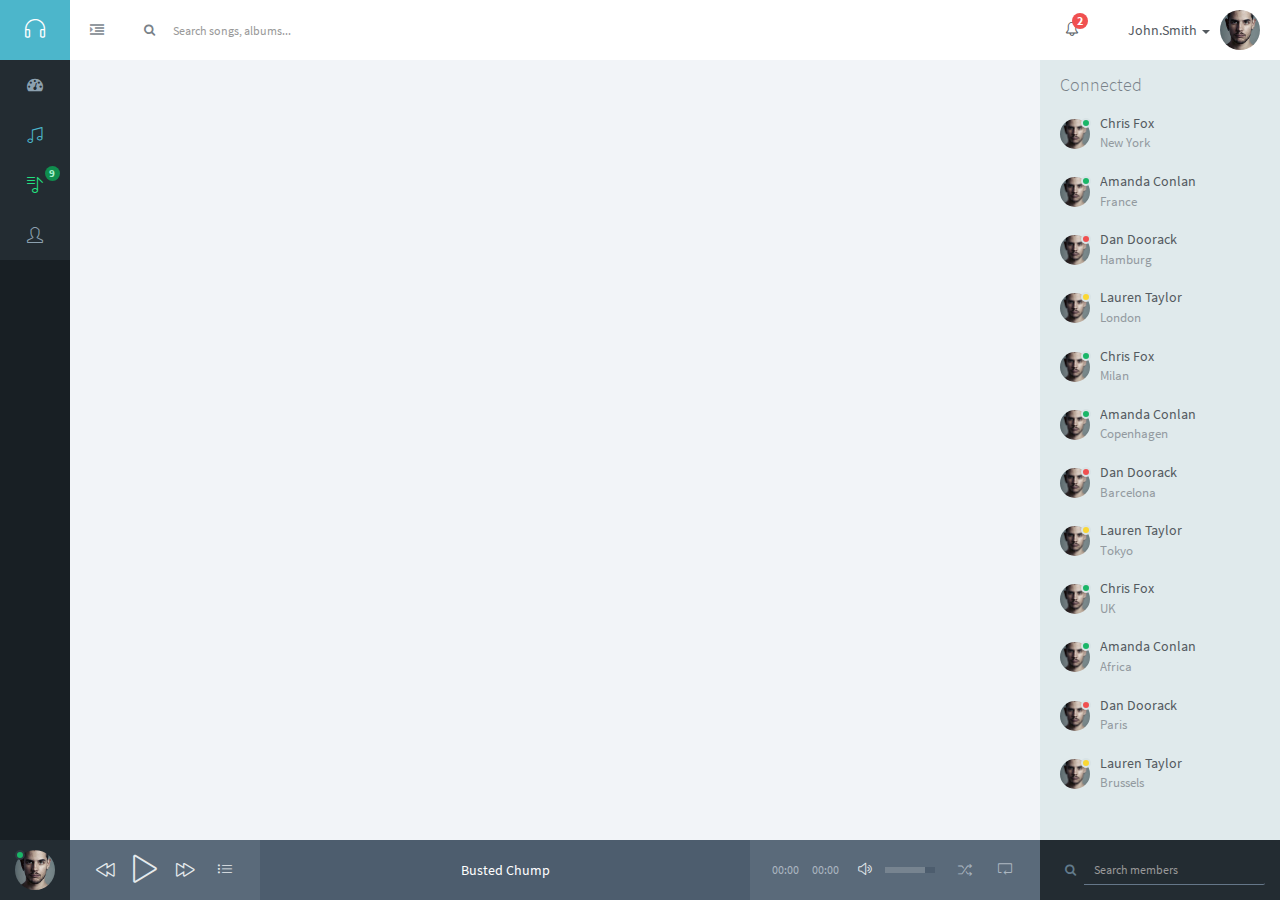
==== commit f430548a: "Reshuffle." ====
--- a/index.html
+++ b/index.html
@@ -1,8 +1,8 @@
 <!DOCTYPE html>
 <html lang="en" class="app">
-<head>  
+<head>
   <meta charset="utf-8" />
-  <title>Musik | Web Application</title>
+  <title>MzikiTrak</title>
   <meta name="description" content="app, web app, responsive, admin dashboard, admin, flat, flat ui, ui kit, off screen nav" />
   <meta name="viewport" content="width=device-width, initial-scale=1, maximum-scale=1" />
   <link rel="stylesheet" href="js/jPlayer/jplayer.flat.css" type="text/css" />
@@ -11,7 +11,7 @@
   <link rel="stylesheet" href="css/font-awesome.min.css" type="text/css" />
   <link rel="stylesheet" href="css/simple-line-icons.css" type="text/css" />
   <link rel="stylesheet" href="css/font.css" type="text/css" />
-  <link rel="stylesheet" href="css/app.css" type="text/css" />  
+  <link rel="stylesheet" href="css/app.css" type="text/css" />
     <!--[if lt IE 9]>
     <script src="js/ie/html5shiv.js"></script>
     <script src="js/ie/respond.min.js"></script>
@@ -28,7 +28,7 @@
         <a href="index.html" class="navbar-brand text-lt">
           <i class="icon-earphones"></i>
           <img src="images/logo.png" alt="." class="hide">
-          <span class="hidden-nav-xs m-l-sm">Musik</span>
+          <span class="hidden-nav-xs m-l-sm">MzikiTrak</span>
         </a>
         <a class="btn btn-link visible-xs" data-toggle="dropdown" data-target=".user">
           <i class="icon-settings"></i>
@@ -94,7 +94,7 @@
               </span>
               John.Smith <b class="caret"></b>
             </a>
-            <ul class="dropdown-menu animated fadeInRight">            
+            <ul class="dropdown-menu animated fadeInRight">
               <li>
                 <span class="arrow top"></span>
                 <a href="#">Settings</a>
@@ -118,340 +118,73 @@
             </ul>
           </li>
         </ul>
-      </div>      
+      </div>
     </header>
     <section>
       <section class="hbox stretch">
         <!-- .aside -->
-        <aside class="bg-black dk nav-xs aside hidden-print" id="nav">          
+        <aside class="bg-black dk nav-xs aside hidden-print" id="nav">
           <section class="vbox">
             <section class="w-f-md scrollable">
               <div class="slim-scroll" data-height="auto" data-disable-fade-out="true" data-distance="0" data-size="10px" data-railOpacity="0.2">
-                
 
 
-                <!-- nav -->                 
+
+                <!-- nav -->
                 <nav class="nav-primary hidden-xs">
                   <ul class="nav bg clearfix">
                     <li class="hidden-nav-xs padder m-t m-b-sm text-xs text-muted">
-                      Discover
+                      Music is life!
                     </li>
                     <li>
-                      <a href="index.html">
-                        <i class="icon-disc icon text-success"></i>
-                        <span class="font-bold">What's new</span>
+                      <a href="#">
+                        <i class="fa fa-dashboard"></i>
+                        <span class="font-bold">Dashboard</span>
                       </a>
                     </li>
                     <li>
                       <a href="genres.html">
                         <i class="icon-music-tone-alt icon text-info"></i>
-                        <span class="font-bold">Genres</span>
+                        <span class="font-bold">My Albums</span>
                       </a>
                     </li>
                     <li>
-                      <a href="events.html">
-                        <i class="icon-drawer icon text-primary-lter"></i>
-                        <b class="badge bg-primary pull-right">6</b>
-                        <span class="font-bold">Events</span>
+                      <a href="songs.html">
+                        <i class="icon-playlist icon text-success-lter"></i>
+                        <b class="badge bg-success dker pull-right">9</b>
+                        <span>My Songs</span>
                       </a>
                     </li>
                     <li>
                       <a href="listen.html">
-                        <i class="icon-list icon  text-info-dker"></i>
-                        <span class="font-bold">Listen</span>
+                        <i class="icon-user"></i>
+                        <span class="font-bold">My Profile</span>
                       </a>
                     </li>
-                    <li>
-                      <a href="video.html" data-target="#content" data-el="#bjax-el" data-replace="true">
-                        <i class="icon-social-youtube icon  text-primary"></i>
-                        <span class="font-bold">Video</span>
-                      </a>
-                    </li>
                     <li class="m-b hidden-nav-xs"></li>
-                  </ul>
-                  <ul class="nav" data-ride="collapse">
-                    <li class="hidden-nav-xs padder m-t m-b-sm text-xs text-muted">
-                      Interface
-                    </li>
-                    <li >
-                      <a href="#" class="auto">
-                        <span class="pull-right text-muted">
-                          <i class="fa fa-angle-left text"></i>
-                          <i class="fa fa-angle-down text-active"></i>
-                        </span>
-                        <i class="icon-screen-desktop icon">
-                        </i>
-                        <span>Layouts</span>
-                      </a>
-                      <ul class="nav dk text-sm">
-                        <li >
-                          <a href="layout-color.html" class="auto">                                                        
-                            <i class="fa fa-angle-right text-xs"></i>
-
-                            <span>Color option</span>
-                          </a>
-                        </li>
-                        <li >
-                          <a href="layout-boxed.html" class="auto">                                                        
-                            <i class="fa fa-angle-right text-xs"></i>
-
-                            <span>Boxed layout</span>
-                          </a>
-                        </li>
-                        <li >
-                          <a href="layout-fluid.html" class="auto">                                                        
-                            <i class="fa fa-angle-right text-xs"></i>
-
-                            <span>Fluid layout</span>
-                          </a>
-                        </li>
-                      </ul>
-                    </li>
-                    <li >
-                      <a href="#" class="auto">
-                        <span class="pull-right text-muted">
-                          <i class="fa fa-angle-left text"></i>
-                          <i class="fa fa-angle-down text-active"></i>
-                        </span>
-                        <i class="icon-chemistry icon">
-                        </i>
-                        <span>UI Kit</span>
-                      </a>
-                      <ul class="nav dk text-sm">
-                        <li >
-                          <a href="buttons.html" class="auto">                                                        
-                            <i class="fa fa-angle-right text-xs"></i>
-
-                            <span>Buttons</span>
-                          </a>
-                        </li>
-                        <li >
-                          <a href="icons.html" class="auto">                            
-                            <b class="badge bg-info pull-right">369</b>                                                        
-                            <i class="fa fa-angle-right text-xs"></i>
-
-                            <span>Icons</span>
-                          </a>
-                        </li>
-                        <li >
-                          <a href="grid.html" class="auto">                                                        
-                            <i class="fa fa-angle-right text-xs"></i>
-
-                            <span>Grid</span>
-                          </a>
-                        </li>
-                        <li >
-                          <a href="widgets.html" class="auto">                            
-                            <b class="badge bg-dark pull-right">8</b>                                                        
-                            <i class="fa fa-angle-right text-xs"></i>
-
-                            <span>Widgets</span>
-                          </a>
-                        </li>
-                        <li >
-                          <a href="components.html" class="auto">                                                        
-                            <i class="fa fa-angle-right text-xs"></i>
-
-                            <span>Components</span>
-                          </a>
-                        </li>
-                        <li >
-                          <a href="list.html" class="auto">                                                        
-                            <i class="fa fa-angle-right text-xs"></i>
-
-                            <span>List group</span>
-                          </a>
-                        </li>
-                        <li >
-                          <a href="#table" class="auto">                            
-                            <span class="pull-right text-muted">
-                              <i class="fa fa-angle-left text"></i>
-                              <i class="fa fa-angle-down text-active"></i>
-                            </span>                            
-                            <i class="fa fa-angle-right text-xs"></i>
-
-                            <span>Table</span>
-                          </a>
-                          <ul class="nav dker">
-                            <li >
-                              <a href="table-static.html">
-                                <i class="fa fa-angle-right"></i>
-                                <span>Table static</span>
-                              </a>
-                            </li>
-                            <li >
-                              <a href="table-datatable.html">
-                                <i class="fa fa-angle-right"></i>
-                                <span>Datatable</span>
-                              </a>
-                            </li>
-                          </ul>
-                        </li>
-                        <li >
-                          <a href="#form" class="auto">                            
-                            <span class="pull-right text-muted">
-                              <i class="fa fa-angle-left text"></i>
-                              <i class="fa fa-angle-down text-active"></i>
-                            </span>                            
-                            <i class="fa fa-angle-right text-xs"></i>
-
-                            <span>Form</span>
-                          </a>
-                          <ul class="nav dker">
-                            <li >
-                              <a href="form-elements.html">
-                                <i class="fa fa-angle-right"></i>
-                                <span>Form elements</span>
-                              </a>
-                            </li>
-                            <li >
-                              <a href="form-validation.html">
-                                <i class="fa fa-angle-right"></i>
-                                <span>Form validation</span>
-                              </a>
-                            </li>
-                            <li >
-                              <a href="form-wizard.html">
-                                <i class="fa fa-angle-right"></i>
-                                <span>Form wizard</span>
-                              </a>
-                            </li>
-                          </ul>
-                        </li>
-                        <li >
-                          <a href="chart.html" class="auto">                                                        
-                            <i class="fa fa-angle-right text-xs"></i>
-
-                            <span>Chart</span>
-                          </a>
-                        </li>
-                        <li >
-                          <a href="portlet.html" class="auto">                                                        
-                            <i class="fa fa-angle-right text-xs"></i>
-
-                            <span>Portlet</span>
-                          </a>
-                        </li>
-                        <li >
-                          <a href="timeline.html" class="auto">                                                        
-                            <i class="fa fa-angle-right text-xs"></i>
-
-                            <span>Timeline</span>
-                          </a>
-                        </li>
-                      </ul>
-                    </li>
-                    <li >
-                      <a href="#" class="auto">
-                        <span class="pull-right text-muted">
-                          <i class="fa fa-angle-left text"></i>
-                          <i class="fa fa-angle-down text-active"></i>
-                        </span>
-                        <i class="icon-grid icon">
-                        </i>
-                        <span>Pages</span>
-                      </a>
-                      <ul class="nav dk text-sm">
-                        <li >
-                          <a href="profile.html" class="auto">                                                        
-                            <i class="fa fa-angle-right text-xs"></i>
-
-                            <span>Profile</span>
-                          </a>
-                        </li>
-                        <li >
-                          <a href="blog.html" class="auto">                                                        
-                            <i class="fa fa-angle-right text-xs"></i>
-
-                            <span>Blog</span>
-                          </a>
-                        </li>
-                        <li >
-                          <a href="invoice.html" class="auto">                                                        
-                            <i class="fa fa-angle-right text-xs"></i>
-
-                            <span>Invoice</span>
-                          </a>
-                        </li>
-                        <li >
-                          <a href="gmap.html" class="auto">                                                        
-                            <i class="fa fa-angle-right text-xs"></i>
-
-                            <span>Google Map</span>
-                          </a>
-                        </li>
-                        <li >
-                          <a href="jvectormap.html" class="auto">                                                        
-                            <i class="fa fa-angle-right text-xs"></i>
-
-                            <span>Vector Map</span>
-                          </a>
-                        </li>
-                        <li >
-                          <a href="signin.html" class="auto">                                                        
-                            <i class="fa fa-angle-right text-xs"></i>
-
-                            <span>Signin</span>
-                          </a>
-                        </li>
-                        <li >
-                          <a href="signup.html" class="auto">                                                        
-                            <i class="fa fa-angle-right text-xs"></i>
-
-                            <span>Signup</span>
-                          </a>
-                        </li>
-                        <li >
-                          <a href="404.html" class="auto">                                                        
-                            <i class="fa fa-angle-right text-xs"></i>
-
-                            <span>404</span>
-                          </a>
-                        </li>
-                      </ul>
-                    </li>
-                  </ul>
-                  <ul class="nav text-sm">
-                    <li class="hidden-nav-xs padder m-t m-b-sm text-xs text-muted">
-                      <span class="pull-right"><a href="#"><i class="icon-plus i-lg"></i></a></span>
-                      Playlist
-                    </li>
-                    <li>
-                      <a href="#">
-                        <i class="icon-music-tone icon"></i>
-                        <span>Hip-Pop</span>
-                      </a>
-                    </li>
-                    <li>
-                      <a href="#">
-                        <i class="icon-playlist icon text-success-lter"></i>
-                        <b class="badge bg-success dker pull-right">9</b>
-                        <span>Jazz</span>
-                      </a>
-                    </li>
                   </ul>
                 </nav>
                 <!-- / nav -->
               </div>
             </section>
-            
+
             <footer class="footer hidden-xs no-padder text-center-nav-xs">
               <div class="bg hidden-xs ">
                   <div class="dropdown dropup wrapper-sm clearfix">
                     <a href="#" class="dropdown-toggle" data-toggle="dropdown">
-                      <span class="thumb-sm avatar pull-left m-l-xs">                        
+                      <span class="thumb-sm avatar pull-left m-l-xs">
                         <img src="images/a3.png" class="dker" alt="...">
                         <i class="on b-black"></i>
                       </span>
                       <span class="hidden-nav-xs clear">
                         <span class="block m-l">
-                          <strong class="font-bold text-lt">John.Smith</strong> 
+                          <strong class="font-bold text-lt">John.Smith</strong>
                           <b class="caret"></b>
                         </span>
                         <span class="text-muted text-xs block m-l">Art Director</span>
                       </span>
                     </a>
-                    <ul class="dropdown-menu animated fadeInRight aside text-left">                      
+                    <ul class="dropdown-menu animated fadeInRight aside text-left">
                       <li>
                         <span class="arrow bottom hidden-nav-xs"></span>
                         <a href="#">Settings</a>
@@ -482,627 +215,6 @@
           <section class="hbox stretch">
             <section>
               <section class="vbox">
-                <section class="scrollable padder-lg w-f-md" id="bjax-target">
-                  <a href="#" class="pull-right text-muted m-t-lg" data-toggle="class:fa-spin" ><i class="icon-refresh i-lg  inline" id="refresh"></i></a>
-                  <h2 class="font-thin m-b">Discover <span class="musicbar animate inline m-l-sm" style="width:20px;height:20px">
-                    <span class="bar1 a1 bg-primary lter"></span>
-                    <span class="bar2 a2 bg-info lt"></span>
-                    <span class="bar3 a3 bg-success"></span>
-                    <span class="bar4 a4 bg-warning dk"></span>
-                    <span class="bar5 a5 bg-danger dker"></span>
-                  </span></h2>
-                  <div class="row row-sm">
-                    <div class="col-xs-6 col-sm-4 col-md-3 col-lg-2">
-                      <div class="item">
-                        <div class="pos-rlt">
-                          <div class="bottom">
-                            <span class="badge bg-info m-l-sm m-b-sm">03:20</span>
-                          </div>
-                          <div class="item-overlay opacity r r-2x bg-black">
-                            <div class="text-info padder m-t-sm text-sm">
-                              <i class="fa fa-star"></i>
-                              <i class="fa fa-star"></i>
-                              <i class="fa fa-star"></i>
-                              <i class="fa fa-star"></i>
-                              <i class="fa fa-star-o text-muted"></i>
-                            </div>
-                            <div class="center text-center m-t-n">
-                              <a href="#"><i class="icon-control-play i-2x"></i></a>
-                            </div>
-                            <div class="bottom padder m-b-sm">
-                              <a href="#" class="pull-right">
-                                <i class="fa fa-heart-o"></i>
-                              </a>
-                              <a href="#">
-                                <i class="fa fa-plus-circle"></i>
-                              </a>
-                            </div>
-                          </div>
-                          <a href="#"><img src="images/p1.jpg" alt="" class="r r-2x img-full"></a>
-                        </div>
-                        <div class="padder-v">
-                          <a href="#" class="text-ellipsis">Tempered Song</a>
-                          <a href="#" class="text-ellipsis text-xs text-muted">Miaow</a>
-                        </div>
-                      </div>
-                    </div>
-                    <div class="col-xs-6 col-sm-4 col-md-3 col-lg-2">
-                      <div class="item">
-                        <div class="pos-rlt">
-                          <div class="item-overlay opacity r r-2x bg-black active">
-                            <div class="text-info padder m-t-sm text-sm">
-                              <i class="fa fa-star"></i>
-                              <i class="fa fa-star"></i>
-                              <i class="fa fa-star"></i>
-                              <i class="fa fa-star-o text-muted"></i>
-                              <i class="fa fa-star-o text-muted"></i>
-                            </div>
-                            <div class="center text-center m-t-n">
-                              <a href="#" data-toggle="class">
-                                <i class="icon-control-play i-2x text"></i>
-                                <i class="icon-control-pause i-2x text-active"></i>
-                              </a>
-                            </div>
-                            <div class="bottom padder m-b-sm">
-                              <a href="#" class="pull-right active" data-toggle="class">
-                                <i class="fa fa-heart-o text"></i>
-                                <i class="fa fa-heart text-active text-danger"></i>
-                              </a>
-                              <a href="#" data-toggle="class">
-                                <i class="fa fa-plus-circle text"></i>
-                                <i class="fa fa-check-circle text-active text-info"></i>
-                              </a>
-                            </div>
-                          </div>
-                          <a href="#"><img src="images/p2.jpg" alt="" class="r r-2x img-full"></a>
-                        </div>
-                        <div class="padder-v">
-                          <a href="#" class="text-ellipsis">Vivamus vel tincidunt libero</a>
-                          <a href="#" class="text-ellipsis text-xs text-muted">Lauren Taylor</a>
-                        </div>
-                      </div>
-                    </div>
-                    <div class="clearfix visible-xs"></div>
-                    <div class="col-xs-6 col-sm-4 col-md-3 col-lg-2">
-                      <div class="item">
-                        <div class="pos-rlt">
-                          <div class="item-overlay opacity r r-2x bg-black">
-                            <div class="text-info padder m-t-sm text-sm">
-                              <i class="fa fa-star"></i>
-                              <i class="fa fa-star"></i>
-                              <i class="fa fa-star"></i>
-                              <i class="fa fa-star"></i>
-                              <i class="fa fa-star-o text-muted"></i>
-                            </div>
-                            <div class="center text-center m-t-n">
-                              <a href="#"><i class="icon-control-play i-2x"></i></a>
-                            </div>
-                            <div class="bottom padder m-b-sm">
-                              <a href="#" class="pull-right">
-                                <i class="fa fa-heart-o"></i>
-                              </a>
-                              <a href="#">
-                                <i class="fa fa-plus-circle"></i>
-                              </a>
-                            </div>
-                          </div>
-                          <a href="#"><img src="images/p3.jpg" alt="" class="r r-2x img-full"></a>
-                        </div>
-                        <div class="padder-v">
-                          <a href="#" class="text-ellipsis">Morbi id neque quam liquam sollicitudin</a>
-                          <a href="#" class="text-ellipsis text-xs text-muted">Allen JH</a>
-                        </div>
-                      </div>
-                    </div>
-                    <div class="col-xs-6 col-sm-4 col-md-3 col-lg-2">
-                      <div class="item">
-                        <div class="pos-rlt">
-                          <div class="item-overlay opacity r r-2x bg-black">
-                            <div class="text-info padder m-t-sm text-sm">
-                              <i class="fa fa-star"></i>
-                              <i class="fa fa-star"></i>
-                              <i class="fa fa-star"></i>
-                              <i class="fa fa-star"></i>
-                              <i class="fa fa-star-o text-muted"></i>
-                            </div>
-                            <div class="center text-center m-t-n">
-                              <a href="#"><i class="icon-control-play i-2x"></i></a>
-                            </div>
-                            <div class="bottom padder m-b-sm">
-                              <a href="#" class="pull-right">
-                                <i class="fa fa-heart-o"></i>
-                              </a>
-                              <a href="#">
-                                <i class="fa fa-plus-circle"></i>
-                              </a>
-                            </div>
-                          </div>
-                          <div class="top">
-                            <span class="pull-right m-t-n-xs m-r-sm text-white">
-                              <i class="fa fa-bookmark i-lg"></i>
-                            </span>
-                          </div>
-                          <a href="#"><img src="images/p4.jpg" alt="" class="r r-2x img-full"></a>
-                        </div>
-                        <div class="padder-v">
-                          <a href="#" class="text-ellipsis">Tincidunt libero</a>
-                          <a href="#" class="text-ellipsis text-xs text-muted">Amanda Conlan</a>
-                        </div>
-                      </div>
-                    </div>
-                    <div class="clearfix visible-xs"></div>
-                    <div class="col-xs-6 col-sm-4 col-md-3 col-lg-2">
-                      <div class="item">
-                        <div class="pos-rlt">
-                          <div class="item-overlay opacity r r-2x bg-black">
-                            <div class="text-info padder m-t-sm text-sm">
-                              <i class="fa fa-star"></i>
-                              <i class="fa fa-star"></i>
-                              <i class="fa fa-star"></i>
-                              <i class="fa fa-star"></i>
-                              <i class="fa fa-star-o text-muted"></i>
-                            </div>
-                            <div class="center text-center m-t-n">
-                              <a href="#"><i class="icon-control-play i-2x"></i></a>
-                            </div>
-                            <div class="bottom padder m-b-sm">
-                              <a href="#" class="pull-right">
-                                <i class="fa fa-heart-o"></i>
-                              </a>
-                              <a href="#">
-                                <i class="fa fa-plus-circle"></i>
-                              </a>
-                            </div>
-                          </div>
-                          <a href="#"><img src="images/p5.jpg" alt="" class="r r-2x img-full"></a>
-                        </div>
-                        <div class="padder-v">
-                          <a href="#" class="text-ellipsis">Fermentum diam</a>
-                          <a href="#" class="text-ellipsis text-xs text-muted">Nisa Colen</a>
-                        </div>
-                      </div>
-                    </div>
-                    <div class="col-xs-6 col-sm-4 col-md-3 col-lg-2">
-                      <div class="item">
-                        <div class="pos-rlt">
-                          <div class="top">
-                            <span class="pull-right m-t-sm m-r-sm badge bg-info">6</span>
-                          </div>
-                          <div class="item-overlay opacity r r-2x bg-black">
-                            <div class="text-info padder m-t-sm text-sm">
-                              <i class="fa fa-star"></i>
-                              <i class="fa fa-star"></i>
-                              <i class="fa fa-star"></i>
-                              <i class="fa fa-star"></i>
-                              <i class="fa fa-star-o text-muted"></i>
-                            </div>
-                            <div class="center text-center m-t-n">
-                              <a href="#"><i class="icon-control-play i-2x"></i></a>
-                            </div>
-                            <div class="bottom padder m-b-sm">
-                              <a href="#" class="pull-right">
-                                <i class="fa fa-heart-o"></i>
-                              </a>
-                              <a href="#">
-                                <i class="fa fa-plus-circle"></i>
-                              </a>
-                            </div>
-                          </div>                          
-                          <a href="#"><img src="images/p6.jpg" alt="" class="r r-2x img-full"></a>
-                        </div>
-                        <div class="padder-v">
-                          <a href="#" class="text-ellipsis">Habitant</a>
-                          <a href="#" class="text-ellipsis text-xs text-muted">Dan Doorack</a>
-                        </div>
-                      </div>
-                    </div>
-                    <div class="clearfix visible-xs"></div>
-                    <div class="col-xs-6 col-sm-4 col-md-3 col-lg-2">
-                      <div class="item">
-                        <div class="pos-rlt">
-                          <div class="item-overlay opacity r r-2x bg-black">
-                            <div class="text-info padder m-t-sm text-sm">
-                              <i class="fa fa-star"></i>
-                              <i class="fa fa-star"></i>
-                              <i class="fa fa-star"></i>
-                              <i class="fa fa-star"></i>
-                              <i class="fa fa-star-o text-muted"></i>
-                            </div>
-                            <div class="center text-center m-t-n">
-                              <a href="#"><i class="icon-control-play i-2x"></i></a>
-                            </div>
-                            <div class="bottom padder m-b-sm">
-                              <a href="#" class="pull-right">
-                                <i class="fa fa-heart-o"></i>
-                              </a>
-                              <a href="#">
-                                <i class="fa fa-plus-circle"></i>
-                              </a>
-                            </div>
-                          </div>
-                          <div class="top">
-                            <span class="pull-right m-t-sm m-r-sm badge bg-white">12</span>
-                          </div>
-                          <a href="#"><img src="images/p7.jpg" alt="" class="r r-2x img-full"></a>
-                        </div>
-                        <div class="padder-v">
-                          <a href="#" class="text-ellipsis">Vivamus vel tincidunt libero</a>
-                          <a href="#" class="text-ellipsis text-xs text-muted">Ligula H</a>
-                        </div>
-                      </div>
-                    </div>
-                    <div class="col-xs-6 col-sm-4 col-md-3 col-lg-2">
-                      <div class="item">
-                        <div class="pos-rlt">
-                          <div class="item-overlay opacity r r-2x bg-black">
-                            <div class="text-info padder m-t-sm text-sm">
-                              <i class="fa fa-star"></i>
-                              <i class="fa fa-star"></i>
-                              <i class="fa fa-star"></i>
-                              <i class="fa fa-star"></i>
-                              <i class="fa fa-star-o text-muted"></i>
-                            </div>
-                            <div class="center text-center m-t-n">
-                              <a href="#"><i class="icon-control-play i-2x"></i></a>
-                            </div>
-                            <div class="bottom padder m-b-sm">
-                              <a href="#" class="pull-right">
-                                <i class="fa fa-heart-o"></i>
-                              </a>
-                              <a href="#">
-                                <i class="fa fa-plus-circle"></i>
-                              </a>
-                            </div>
-                          </div>
-                          <a href="#"><img src="images/p8.jpg" alt="" class="r r-2x img-full"></a>
-                        </div>
-                        <div class="padder-v">
-                          <a href="#" class="text-ellipsis">Aliquam sollicitudin venenati</a>
-                          <a href="#" class="text-ellipsis text-xs text-muted">James East</a>
-                        </div>
-                      </div>
-                    </div>
-                    <div class="clearfix visible-xs"></div>
-                    <div class="col-xs-6 col-sm-4 col-md-3 col-lg-2">
-                      <div class="item">
-                        <div class="pos-rlt">
-                          <div class="item-overlay opacity r r-2x bg-black">
-                            <div class="text-info padder m-t-sm text-sm">
-                              <i class="fa fa-star"></i>
-                              <i class="fa fa-star"></i>
-                              <i class="fa fa-star"></i>
-                              <i class="fa fa-star"></i>
-                              <i class="fa fa-star-o text-muted"></i>
-                            </div>
-                            <div class="center text-center m-t-n">
-                              <a href="#"><i class="icon-control-play i-2x"></i></a>
-                            </div>
-                            <div class="bottom padder m-b-sm">
-                              <a href="#" class="pull-right">
-                                <i class="fa fa-heart-o"></i>
-                              </a>
-                              <a href="#">
-                                <i class="fa fa-plus-circle"></i>
-                              </a>
-                            </div>
-                          </div>
-                          <a href="#"><img src="images/p9.jpg" alt="" class="r r-2x img-full"></a>
-                        </div>
-                        <div class="padder-v">
-                          <a href="#" class="text-ellipsis">Lementum ligula vitae</a>
-                          <a href="#" class="text-ellipsis text-xs text-muted">Lauren Taylor</a>
-                        </div>
-                      </div>
-                    </div>
-                    <div class="col-xs-6 col-sm-4 col-md-3 col-lg-2">
-                      <div class="item">
-                        <div class="pos-rlt">
-                          <div class="item-overlay r r-2x bg-light dker active">
-                            <div class="text-info padder m-t-sm text-sm">
-                              <i class="fa fa-star"></i>
-                              <i class="fa fa-star"></i>
-                              <i class="fa fa-star"></i>
-                              <i class="fa fa-star"></i>
-                              <i class="fa fa-star-o text-muted"></i>
-                            </div>
-                            <div class="center text-center m-t-n">
-                              <a href="#" data-toggle="class" class="active">
-                                <i class="icon-control-play i-2x text"></i>
-                                <i class="icon-control-pause i-2x text-active"></i>
-                              </a>
-                            </div>
-                            <div class="bottom padder m-b-sm">
-                              <a href="#" class="pull-right" data-toggle="class">
-                                <i class="fa fa-heart-o text"></i>
-                                <i class="fa fa-heart text-active text-danger"></i>
-                              </a>
-                              <a href="#" class="active" data-toggle="class">
-                                <i class="fa fa-plus-circle text"></i>
-                                <i class="fa fa-check-circle text-active text-info"></i>
-                              </a>
-                            </div>
-                          </div>
-                          <a href="#"><img src="images/p10.jpg" alt="" class="r r-2x img-full"></a>
-                        </div>
-                        <div class="padder-v">
-                          <a href="#" class="text-ellipsis">Egestas dui nec fermentum </a>
-                          <a href="#" class="text-ellipsis text-xs text-muted">Chris Fox</a>
-                        </div>
-                      </div>
-                    </div>
-                    <div class="clearfix visible-xs"></div>
-                    <div class="col-xs-6 col-sm-4 col-md-3 col-lg-2">
-                      <div class="item">
-                        <div class="pos-rlt">
-                          <div class="item-overlay opacity r r-2x bg-black">
-                            <div class="text-info padder m-t-sm text-sm">
-                              <i class="fa fa-star"></i>
-                              <i class="fa fa-star"></i>
-                              <i class="fa fa-star"></i>
-                              <i class="fa fa-star"></i>
-                              <i class="fa fa-star-o text-muted"></i>
-                            </div>
-                            <div class="center text-center m-t-n">
-                              <a href="#"><i class="icon-control-play i-2x"></i></a>
-                            </div>
-                            <div class="bottom padder m-b-sm">
-                              <a href="#" class="pull-right">
-                                <i class="fa fa-heart-o"></i>
-                              </a>
-                              <a href="#">
-                                <i class="fa fa-plus-circle"></i>
-                              </a>
-                            </div>
-                          </div>
-                          <a href="#"><img src="images/p11.jpg" alt="" class="r r-2x img-full"></a>
-                        </div>
-                        <div class="padder-v">
-                          <a href="#" class="text-ellipsis">Aliquam sollicitudin venenatis ipsum</a>
-                          <a href="#" class="text-ellipsis text-xs text-muted">Jack Jason</a>
-                        </div>
-                      </div>
-                    </div>
-                    <div class="col-xs-6 col-sm-4 col-md-3 col-lg-2">
-                      <div class="item">
-                        <div class="pos-rlt">
-                          <div class="item-overlay opacity r r-2x bg-black">
-                            <div class="text-info padder m-t-sm text-sm">
-                              <i class="fa fa-star"></i>
-                              <i class="fa fa-star"></i>
-                              <i class="fa fa-star"></i>
-                              <i class="fa fa-star"></i>
-                              <i class="fa fa-star-o text-muted"></i>
-                            </div>
-                            <div class="center text-center m-t-n">
-                              <a href="#"><i class="icon-control-play i-2x"></i></a>
-                            </div>
-                            <div class="bottom padder m-b-sm">
-                              <a href="#" class="pull-right">
-                                <i class="fa fa-heart-o"></i>
-                              </a>
-                              <a href="#">
-                                <i class="fa fa-plus-circle"></i>
-                              </a>
-                            </div>
-                          </div>
-                          <a href="#"><img src="images/p12.jpg" alt="" class="r r-2x img-full"></a>
-                        </div>
-                        <div class="padder-v">
-                          <a href="#" class="text-ellipsis">Vestibulum ullamcorper</a>
-                          <a href="#" class="text-ellipsis text-xs text-muted">MM &amp; DD</a>
-                        </div>
-                      </div>
-                    </div>
-                  </div>
-                  <div class="row">
-                    <div class="col-md-7">
-                      <h3 class="font-thin">New Songs</h3>
-                      <div class="row row-sm">
-                        <div class="col-xs-6 col-sm-3">
-                          <div class="item">
-                            <div class="pos-rlt">
-                              <div class="item-overlay opacity r r-2x bg-black">
-                                <div class="center text-center m-t-n">
-                                  <a href="#"><i class="fa fa-play-circle i-2x"></i></a>
-                                </div>
-                              </div>
-                              <a href="#"><img src="images/a2.png" alt="" class="r r-2x img-full"></a>
-                            </div>
-                            <div class="padder-v">
-                              <a href="#" class="text-ellipsis">Spring rain</a>
-                              <a href="#" class="text-ellipsis text-xs text-muted">Miaow</a>
-                            </div>
-                          </div>
-                        </div>
-                        <div class="col-xs-6 col-sm-3">
-                          <div class="item">
-                            <div class="pos-rlt">
-                              <div class="item-overlay opacity r r-2x bg-black">
-                                <div class="center text-center m-t-n">
-                                  <a href="#"><i class="fa fa-play-circle i-2x"></i></a>
-                                </div>
-                              </div>
-                              <a href="#"><img src="images/a3.png" alt="" class="r r-2x img-full"></a>
-                            </div>
-                            <div class="padder-v">
-                              <a href="#" class="text-ellipsis">Hope</a>
-                              <a href="#" class="text-ellipsis text-xs text-muted">Miya</a>
-                            </div>
-                          </div>
-                        </div>
-                        <div class="col-xs-6 col-sm-3">
-                          <div class="item">
-                            <div class="pos-rlt">
-                              <div class="item-overlay opacity r r-2x bg-black">
-                                <div class="center text-center m-t-n">
-                                  <a href="#"><i class="fa fa-play-circle i-2x"></i></a>
-                                </div>
-                              </div>
-                              <a href="#"><img src="images/a8.png" alt="" class="r r-2x img-full"></a>
-                            </div>
-                            <div class="padder-v">
-                              <a href="#" class="text-ellipsis">Listen wind</a>
-                              <a href="#" class="text-ellipsis text-xs text-muted">Soyia Jess</a>
-                            </div>
-                          </div>
-                        </div>
-                        <div class="col-xs-6 col-sm-3">
-                          <div class="item">
-                            <div class="pos-rlt">
-                              <div class="item-overlay opacity r r-2x bg-black">
-                                <div class="center text-center m-t-n">
-                                  <a href="#"><i class="fa fa-play-circle i-2x"></i></a>
-                                </div>
-                              </div>
-                              <a href="#"><img src="images/a9.png" alt="" class="r r-2x img-full"></a>
-                            </div>
-                            <div class="padder-v">
-                              <a href="#" class="text-ellipsis">Breaking me</a>
-                              <a href="#" class="text-ellipsis text-xs text-muted">Pett JA</a>
-                            </div>
-                          </div>
-                        </div>
-                        <div class="col-xs-6 col-sm-3">
-                          <div class="item">
-                            <div class="pos-rlt">
-                              <div class="item-overlay opacity r r-2x bg-black">
-                                <div class="center text-center m-t-n">
-                                  <a href="#"><i class="fa fa-play-circle i-2x"></i></a>
-                                </div>
-                              </div>
-                              <a href="#"><img src="images/a1.png" alt="" class="r r-2x img-full"></a>
-                            </div>
-                            <div class="padder-v">
-                              <a href="#" class="text-ellipsis">Nothing</a>
-                              <a href="#" class="text-ellipsis text-xs text-muted">Willion</a>
-                            </div>
-                          </div>
-                        </div>
-                        <div class="col-xs-6 col-sm-3">
-                          <div class="item">
-                            <div class="pos-rlt">
-                              <div class="item-overlay opacity r r-2x bg-black">
-                                <div class="center text-center m-t-n">
-                                  <a href="#"><i class="fa fa-play-circle i-2x"></i></a>
-                                </div>
-                              </div>
-                              <a href="#"><img src="images/a6.png" alt="" class="r r-2x img-full"></a>
-                            </div>
-                            <div class="padder-v">
-                              <a href="#" class="text-ellipsis">Panda Style</a>
-                              <a href="#" class="text-ellipsis text-xs text-muted">Lionie</a>
-                            </div>
-                          </div>
-                        </div>
-                        <div class="col-xs-6 col-sm-3">
-                          <div class="item">
-                            <div class="pos-rlt">
-                              <div class="item-overlay opacity r r-2x bg-black">
-                                <div class="center text-center m-t-n">
-                                  <a href="#"><i class="fa fa-play-circle i-2x"></i></a>
-                                </div>
-                              </div>
-                              <a href="#"><img src="images/a7.png" alt="" class="r r-2x img-full"></a>
-                            </div>
-                            <div class="padder-v">
-                              <a href="#" class="text-ellipsis">Hook Me</a>
-                              <a href="#" class="text-ellipsis text-xs text-muted">Gossi</a>
-                            </div>
-                          </div>
-                        </div>
-                        <div class="col-xs-6 col-sm-3">
-                          <div class="item">
-                            <div class="pos-rlt">
-                              <div class="item-overlay opacity r r-2x bg-black">
-                                <div class="center text-center m-t-n">
-                                  <a href="#"><i class="fa fa-play-circle i-2x"></i></a>
-                                </div>
-                              </div>
-                              <a href="#"><img src="images/a5.png" alt="" class="r r-2x img-full"></a>
-                            </div>
-                            <div class="padder-v">
-                              <a href="#" class="text-ellipsis">Tempered Song</a>
-                              <a href="#" class="text-ellipsis text-xs text-muted">Miaow</a>
-                            </div>
-                          </div>
-                        </div>
-                      </div>
-                    </div>
-                    <div class="col-md-5">
-                      <h3 class="font-thin">Top Songs</h3>
-                      <div class="list-group bg-white list-group-lg no-bg auto">                          
-                        <a href="#" class="list-group-item clearfix">
-                          <span class="pull-right h2 text-muted m-l">1</span>
-                          <span class="pull-left thumb-sm avatar m-r">
-                            <img src="images/a4.png" alt="...">
-                          </span>
-                          <span class="clear">
-                            <span>Little Town</span>
-                            <small class="text-muted clear text-ellipsis">by Chris Fox</small>
-                          </span>
-                        </a>
-                        <a href="#" class="list-group-item clearfix">
-                          <span class="pull-right h2 text-muted m-l">2</span>
-                          <span class="pull-left thumb-sm avatar m-r">
-                            <img src="images/a5.png" alt="...">
-                          </span>
-                          <span class="clear">
-                            <span>Lementum ligula vitae</span>
-                            <small class="text-muted clear text-ellipsis">by Amanda Conlan</small>
-                          </span>
-                        </a>
-                        <a href="#" class="list-group-item clearfix">
-                          <span class="pull-right h2 text-muted m-l">3</span>
-                          <span class="pull-left thumb-sm avatar m-r">
-                            <img src="images/a6.png" alt="...">
-                          </span>
-                          <span class="clear">
-                            <span>Aliquam sollicitudin venenatis</span>
-                            <small class="text-muted clear text-ellipsis">by Dan Doorack</small>
-                          </span>
-                        </a>
-                        <a href="#" class="list-group-item clearfix">
-                          <span class="pull-right h2 text-muted m-l">4</span>
-                          <span class="pull-left thumb-sm avatar m-r">
-                            <img src="images/a7.png" alt="...">
-                          </span>
-                          <span class="clear">
-                            <span>Aliquam sollicitudin venenatis ipsum</span>
-                            <small class="text-muted clear text-ellipsis">by Lauren Taylor</small>
-                          </span>
-                        </a>
-                        <a href="#" class="list-group-item clearfix">
-                          <span class="pull-right h2 text-muted m-l">5</span>
-                          <span class="pull-left thumb-sm avatar m-r">
-                            <img src="images/a8.png" alt="...">
-                          </span>
-                          <span class="clear">
-                            <span>Vestibulum ullamcorper</span>
-                            <small class="text-muted clear text-ellipsis">by Dan Doorack</small>
-                          </span>
-                        </a>
-                      </div>
-                    </div>
-                  </div>
-                  <div class="row m-t-lg m-b-lg">
-                    <div class="col-sm-6">
-                      <div class="bg-primary wrapper-md r">
-                        <a href="#">
-                          <span class="h4 m-b-xs block"><i class=" icon-user-follow i-lg"></i> Login or Create account</span>
-                          <span class="text-muted">Save and share your playlist with your friends when you log in or create an account.</span>
-                        </a>
-                      </div>
-                    </div>
-                    <div class="col-sm-6">
-                      <div class="bg-black wrapper-md r">
-                        <a href="#">
-                          <span class="h4 m-b-xs block"><i class="icon-cloud-download i-lg"></i> Download our app</span>
-                          <span class="text-muted">Get the apps for desktop and mobile to start listening music at anywhere and anytime.</span>
-                        </a>
-                      </div>
-                    </div>
-                  </div>
-                </section>
                 <footer class="footer bg-dark">
                   <div id="jp_container_N">
                     <div class="jp-type-playlist">
@@ -1313,24 +425,24 @@
                     </div>
                   </form>
                 </footer>
-              </section>              
+              </section>
             </aside>
             <!-- / side content -->
           </section>
           <a href="#" class="hide nav-off-screen-block" data-toggle="class:nav-off-screen,open" data-target="#nav,html"></a>
         </section>
       </section>
-    </section>    
+    </section>
   </section>
   <script src="js/jquery.min.js"></script>
   <!-- Bootstrap -->
   <script src="js/bootstrap.js"></script>
   <!-- App -->
-  <script src="js/app.js"></script>  
+  <script src="js/app.js"></script>
   <script src="js/slimscroll/jquery.slimscroll.min.js"></script>
     <script src="js/app.plugin.js"></script>
   <script type="text/javascript" src="js/jPlayer/jquery.jplayer.min.js"></script>
   <script type="text/javascript" src="js/jPlayer/add-on/jplayer.playlist.min.js"></script>
   <script type="text/javascript" src="js/jPlayer/demo.js"></script>
 </body>
-</html>+</html>
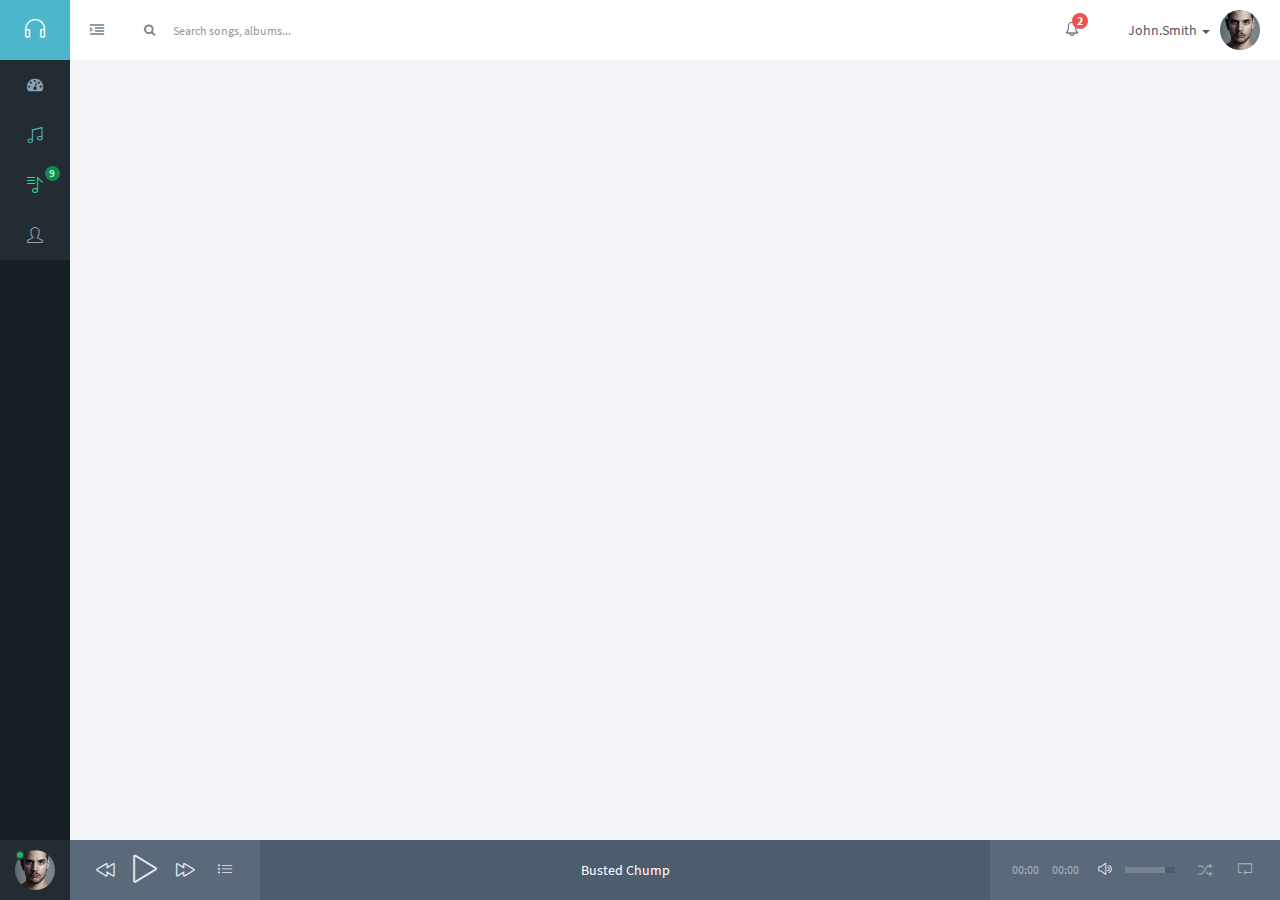
==== commit ff2d7487: "Modal issues unresolved. (logout.)" ====
--- a/index.html
+++ b/index.html
@@ -137,13 +137,13 @@
                       Music is life!
                     </li>
                     <li>
-                      <a href="#">
+                      <a href="index.html">
                         <i class="fa fa-dashboard"></i>
                         <span class="font-bold">Dashboard</span>
                       </a>
                     </li>
                     <li>
-                      <a href="genres.html">
+                      <a href="albums.html">
                         <i class="icon-music-tone-alt icon text-info"></i>
                         <span class="font-bold">My Albums</span>
                       </a>
@@ -156,7 +156,7 @@
                       </a>
                     </li>
                     <li>
-                      <a href="listen.html">
+                      <a href="profile.html">
                         <i class="icon-user"></i>
                         <span class="font-bold">My Profile</span>
                       </a>
@@ -285,149 +285,6 @@
                 </footer>
               </section>
             </section>
-            <!-- side content -->
-            <aside class="aside-md bg-light dk" id="sidebar">
-              <section class="vbox animated fadeInRight">
-                <section class="w-f-md scrollable hover">
-                  <h4 class="font-thin m-l-md m-t">Connected</h4>
-                  <ul class="list-group no-bg no-borders auto m-t-n-xxs">
-                    <li class="list-group-item">
-                      <span class="pull-left thumb-xs m-t-xs avatar m-l-xs m-r-sm">
-                        <img src="images/a1.png" alt="..." class="img-circle">
-                        <i class="on b-light right sm"></i>
-                      </span>
-                      <div class="clear">
-                        <div><a href="#">Chris Fox</a></div>
-                        <small class="text-muted">New York</small>
-                      </div>
-                    </li>
-                    <li class="list-group-item">
-                      <span class="pull-left thumb-xs m-t-xs avatar m-l-xs m-r-sm">
-                        <img src="images/a2.png" alt="...">
-                        <i class="on b-light right sm"></i>
-                      </span>
-                      <div class="clear">
-                        <div><a href="#">Amanda Conlan</a></div>
-                        <small class="text-muted">France</small>
-                      </div>
-                    </li>
-                    <li class="list-group-item">
-                      <span class="pull-left thumb-xs m-t-xs avatar m-l-xs m-r-sm">
-                        <img src="images/a3.png" alt="...">
-                        <i class="busy b-light right sm"></i>
-                      </span>
-                      <div class="clear">
-                        <div><a href="#">Dan Doorack</a></div>
-                        <small class="text-muted">Hamburg</small>
-                      </div>
-                    </li>
-                    <li class="list-group-item">
-                      <span class="pull-left thumb-xs m-t-xs avatar m-l-xs m-r-sm">
-                        <img src="images/a4.png" alt="...">
-                        <i class="away b-light right sm"></i>
-                      </span>
-                      <div class="clear">
-                        <div><a href="#">Lauren Taylor</a></div>
-                        <small class="text-muted">London</small>
-                      </div>
-                    </li>
-                    <li class="list-group-item">
-                      <span class="pull-left thumb-xs m-t-xs avatar m-l-xs m-r-sm">
-                        <img src="images/a5.png" alt="..." class="img-circle">
-                        <i class="on b-light right sm"></i>
-                      </span>
-                      <div class="clear">
-                        <div><a href="#">Chris Fox</a></div>
-                        <small class="text-muted">Milan</small>
-                      </div>
-                    </li>
-                    <li class="list-group-item">
-                      <span class="pull-left thumb-xs m-t-xs avatar m-l-xs m-r-sm">
-                        <img src="images/a6.png" alt="...">
-                        <i class="on b-light right sm"></i>
-                      </span>
-                      <div class="clear">
-                        <div><a href="#">Amanda Conlan</a></div>
-                        <small class="text-muted">Copenhagen</small>
-                      </div>
-                    </li>
-                    <li class="list-group-item">
-                      <span class="pull-left thumb-xs m-t-xs avatar m-l-xs m-r-sm">
-                        <img src="images/a7.png" alt="...">
-                        <i class="busy b-light right sm"></i>
-                      </span>
-                      <div class="clear">
-                        <div><a href="#">Dan Doorack</a></div>
-                        <small class="text-muted">Barcelona</small>
-                      </div>
-                    </li>
-                    <li class="list-group-item">
-                      <span class="pull-left thumb-xs m-t-xs avatar m-l-xs m-r-sm">
-                        <img src="images/a8.png" alt="...">
-                        <i class="away b-light right sm"></i>
-                      </span>
-                      <div class="clear">
-                        <div><a href="#">Lauren Taylor</a></div>
-                        <small class="text-muted">Tokyo</small>
-                      </div>
-                    </li>
-                    <li class="list-group-item">
-                      <span class="pull-left thumb-xs m-t-xs avatar m-l-xs m-r-sm">
-                        <img src="images/a9.png" alt="..." class="img-circle">
-                        <i class="on b-light right sm"></i>
-                      </span>
-                      <div class="clear">
-                        <div><a href="#">Chris Fox</a></div>
-                        <small class="text-muted">UK</small>
-                      </div>
-                    </li>
-                    <li class="list-group-item">
-                      <span class="pull-left thumb-xs m-t-xs avatar m-l-xs m-r-sm">
-                        <img src="images/a1.png" alt="...">
-                        <i class="on b-light right sm"></i>
-                      </span>
-                      <div class="clear">
-                        <div><a href="#">Amanda Conlan</a></div>
-                        <small class="text-muted">Africa</small>
-                      </div>
-                    </li>
-                    <li class="list-group-item">
-                      <span class="pull-left thumb-xs m-t-xs avatar m-l-xs m-r-sm">
-                        <img src="images/a2.png" alt="...">
-                        <i class="busy b-light right sm"></i>
-                      </span>
-                      <div class="clear">
-                        <div><a href="#">Dan Doorack</a></div>
-                        <small class="text-muted">Paris</small>
-                      </div>
-                    </li>
-                    <li class="list-group-item">
-                      <span class="pull-left thumb-xs m-t-xs avatar m-l-xs m-r-sm">
-                        <img src="images/a3.png" alt="...">
-                        <i class="away b-light right sm"></i>
-                      </span>
-                      <div class="clear">
-                        <div><a href="#">Lauren Taylor</a></div>
-                        <small class="text-muted">Brussels</small>
-                      </div>
-                    </li>
-                  </ul>
-                </section>
-                <footer class="footer footer-md bg-black">
-                  <form class="" role="search">
-                    <div class="form-group clearfix m-b-none">
-                      <div class="input-group m-t m-b">
-                        <span class="input-group-btn">
-                          <button type="submit" class="btn btn-sm bg-empty text-muted btn-icon"><i class="fa fa-search"></i></button>
-                        </span>
-                        <input type="text" class="form-control input-sm text-white bg-empty b-b b-dark no-border" placeholder="Search members">
-                      </div>
-                    </div>
-                  </form>
-                </footer>
-              </section>
-            </aside>
-            <!-- / side content -->
           </section>
           <a href="#" class="hide nav-off-screen-block" data-toggle="class:nav-off-screen,open" data-target="#nav,html"></a>
         </section>
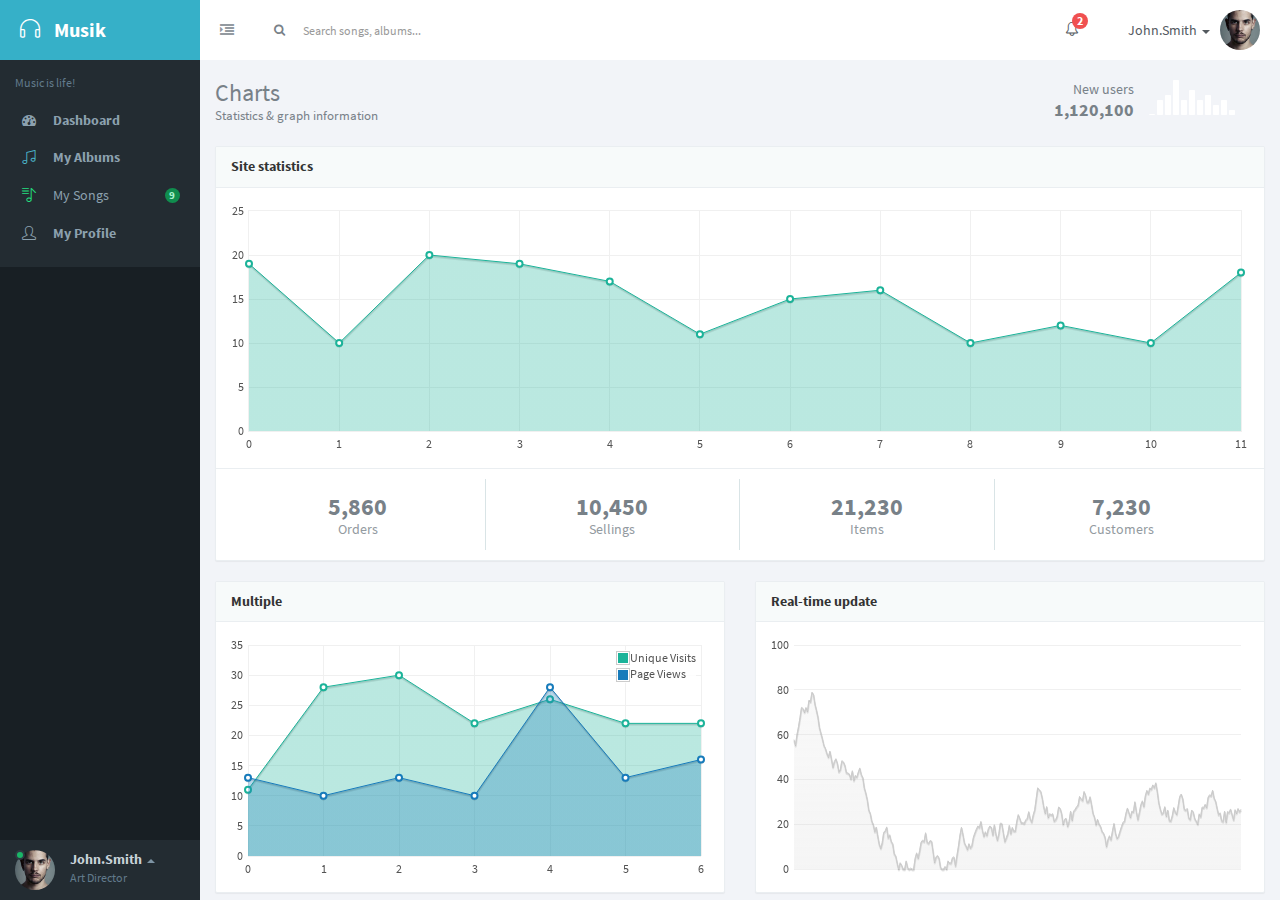
==== commit 386b37e0: "Syvolia edits." ====
--- a/index.html
+++ b/index.html
@@ -12,7 +12,8 @@
   <link rel="stylesheet" href="css/simple-line-icons.css" type="text/css" />
   <link rel="stylesheet" href="css/font.css" type="text/css" />
   <link rel="stylesheet" href="css/app.css" type="text/css" />
-    <!--[if lt IE 9]>
+
+  <!--[if lt IE 9]>
     <script src="js/ie/html5shiv.js"></script>
     <script src="js/ie/respond.min.js"></script>
     <script src="js/ie/excanvas.js"></script>
@@ -21,14 +22,14 @@
 <body class="">
   <section class="vbox">
     <header class="bg-white-only header header-md navbar navbar-fixed-top-xs">
-      <div class="navbar-header aside bg-info nav-xs">
+      <div class="navbar-header aside bg-info dk">
         <a class="btn btn-link visible-xs" data-toggle="class:nav-off-screen,open" data-target="#nav,html">
           <i class="icon-list"></i>
         </a>
         <a href="index.html" class="navbar-brand text-lt">
           <i class="icon-earphones"></i>
           <img src="images/logo.png" alt="." class="hide">
-          <span class="hidden-nav-xs m-l-sm">MzikiTrak</span>
+          <span class="hidden-nav-xs m-l-sm">Musik</span>
         </a>
         <a class="btn btn-link visible-xs" data-toggle="dropdown" data-target=".user">
           <i class="icon-settings"></i>
@@ -123,7 +124,7 @@
     <section>
       <section class="hbox stretch">
         <!-- .aside -->
-        <aside class="bg-black dk nav-xs aside hidden-print" id="nav">
+        <aside class="bg-black dk aside hidden-print" id="nav">
           <section class="vbox">
             <section class="w-f-md scrollable">
               <div class="slim-scroll" data-height="auto" data-disable-fade-out="true" data-distance="0" data-size="10px" data-railOpacity="0.2">
@@ -212,78 +213,220 @@
         </aside>
         <!-- /.aside -->
         <section id="content">
-          <section class="hbox stretch">
-            <section>
-              <section class="vbox">
-                <footer class="footer bg-dark">
-                  <div id="jp_container_N">
-                    <div class="jp-type-playlist">
-                      <div id="jplayer_N" class="jp-jplayer hide"></div>
-                      <div class="jp-gui">
-                        <div class="jp-video-play hide">
-                          <a class="jp-video-play-icon">play</a>
-                        </div>
-                        <div class="jp-interface">
-                          <div class="jp-controls">
-                            <div><a class="jp-previous"><i class="icon-control-rewind i-lg"></i></a></div>
-                            <div>
-                              <a class="jp-play"><i class="icon-control-play i-2x"></i></a>
-                              <a class="jp-pause hid"><i class="icon-control-pause i-2x"></i></a>
-                            </div>
-                            <div><a class="jp-next"><i class="icon-control-forward i-lg"></i></a></div>
-                            <div class="hide"><a class="jp-stop"><i class="fa fa-stop"></i></a></div>
-                            <div><a class="" data-toggle="dropdown" data-target="#playlist"><i class="icon-list"></i></a></div>
-                            <div class="jp-progress hidden-xs">
-                              <div class="jp-seek-bar dk">
-                                <div class="jp-play-bar bg-info">
-                                </div>
-                                <div class="jp-title text-lt">
-                                  <ul>
-                                    <li></li>
-                                  </ul>
-                                </div>
-                              </div>
-                            </div>
-                            <div class="hidden-xs hidden-sm jp-current-time text-xs text-muted"></div>
-                            <div class="hidden-xs hidden-sm jp-duration text-xs text-muted"></div>
-                            <div class="hidden-xs hidden-sm">
-                              <a class="jp-mute" title="mute"><i class="icon-volume-2"></i></a>
-                              <a class="jp-unmute hid" title="unmute"><i class="icon-volume-off"></i></a>
-                            </div>
-                            <div class="hidden-xs hidden-sm jp-volume">
-                              <div class="jp-volume-bar dk">
-                                <div class="jp-volume-bar-value lter"></div>
-                              </div>
-                            </div>
-                            <div>
-                              <a class="jp-shuffle" title="shuffle"><i class="icon-shuffle text-muted"></i></a>
-                              <a class="jp-shuffle-off hid" title="shuffle off"><i class="icon-shuffle text-lt"></i></a>
-                            </div>
-                            <div>
-                              <a class="jp-repeat" title="repeat"><i class="icon-loop text-muted"></i></a>
-                              <a class="jp-repeat-off hid" title="repeat off"><i class="icon-loop text-lt"></i></a>
-                            </div>
-                            <div class="hide">
-                              <a class="jp-full-screen" title="full screen"><i class="fa fa-expand"></i></a>
-                              <a class="jp-restore-screen" title="restore screen"><i class="fa fa-compress text-lt"></i></a>
-                            </div>
-                          </div>
-                        </div>
-                      </div>
-                      <div class="jp-playlist dropup" id="playlist">
-                        <ul class="dropdown-menu aside-xl dker">
-                          <!-- The method Playlist.displayPlaylist() uses this unordered list -->
-                          <li class="list-group-item"></li>
-                        </ul>
-                      </div>
-                      <div class="jp-no-solution hide">
-                        <span>Update Required</span>
-                        To play the media you will need to either update your browser to a recent version or update your <a href="http://get.adobe.com/flashplayer/" target="_blank">Flash plugin</a>.
-                      </div>
+          <section class="vbox">
+            <section class="scrollable padder">
+              <div class="m-b-md">
+                <div class="row">
+                  <div class="col-sm-6">
+                    <h3 class="m-b-none">Charts</h3>
+                    <small>Statistics & graph information</small>
+                  </div>
+                  <div class="col-sm-6">
+                    <div class="text-right text-left-xs">
+                      <div class="sparkline m-l m-r-lg pull-right" data-type="bar" data-height="35" data-bar-width="6" data-bar-spacing="2" data-bar-color="#fff">5,8,9,12,8,10,8,9,7,8,6</div>
+                      <div class="m-t-md">
+                        <span class="text-uc">New users</span>
+                        <div class="h4 m-n"><strong>1,120,100</strong></div>
+                      </div>
+                    </div>
+                  </div>
+                </div>
+              </div>
+              <section class="panel panel-default">
+                <header class="panel-heading font-bold">Site statistics</header>
+                <div class="panel-body">
+                  <div id="flot-1ine" style="height:250px"></div>
+                </div>
+                <footer class="panel-footer bg-white">
+                  <div class="row text-center no-gutter">
+                    <div class="col-xs-3 b-r b-light">
+                      <p class="h3 font-bold m-t">5,860</p>
+                      <p class="text-muted">Orders</p>
+                    </div>
+                    <div class="col-xs-3 b-r b-light">
+                      <p class="h3 font-bold m-t">10,450</p>
+                      <p class="text-muted">Sellings</p>
+                    </div>
+                    <div class="col-xs-3 b-r b-light">
+                      <p class="h3 font-bold m-t">21,230</p>
+                      <p class="text-muted">Items</p>
+                    </div>
+                    <div class="col-xs-3">
+                      <p class="h3 font-bold m-t">7,230</p>
+                      <p class="text-muted">Customers</p>
                     </div>
                   </div>
                 </footer>
               </section>
+              <div class="row">
+                <div class="col-md-6">
+                  <section class="panel panel-default">
+                    <header class="panel-heading font-bold">Multiple</header>
+                    <div class="panel-body">
+                      <div id="flot-chart"  style="height:240px"></div>
+                    </div>
+                  </section>
+                </div>
+                <div class="col-md-6">
+                  <section class="panel panel-default">
+                    <header class="panel-heading font-bold">Real-time update</header>
+                    <div class="panel-body">
+                      <div id="flot-live"  style="height:240px"></div>
+                    </div>
+                  </section>
+                </div>
+              </div>
+              <div class="row">
+                <div class="col-md-6">
+                  <section class="panel panel-default">
+                    <header class="panel-heading font-bold">Vertical bar</header>
+                    <div class="panel-body">
+                      <div id="flot-bar"  style="height:240px"></div>
+                    </div>
+                  </section>
+                </div>
+                <div class="col-md-6">
+                  <section class="panel panel-default">
+                    <header class="panel-heading font-bold">Horizontal bar</header>
+                    <div class="panel-body">
+                      <div id="flot-bar-h"  style="height:240px"></div>
+                    </div>
+                  </section>
+                </div>
+              </div>
+              <div class="row">
+                <div class="col-md-6">
+                  <section class="panel panel-default">
+                    <header class="panel-heading font-bold">Pie Chart</header>
+                    <div class="panel-body">
+                      <div id="flot-pie"  style="height:240px"></div>
+                    </div>
+                  </section>
+                </div>
+                <div class="col-md-6">
+                  <section class="panel panel-default">
+                    <header class="panel-heading font-bold">Donut pie</header>
+                    <div class="panel-body">
+                      <div id="flot-pie-donut"  style="height:240px"></div>
+                    </div>
+                  </section>
+                </div>
+              </div>
+
+              <div class="row">
+                <div class="col-lg-4">
+                  <section class="panel panel-default">
+                    <header class="panel-heading">Pie</header>
+                    <div class="panel-body text-center">
+                      <div class="sparkline inline" data-type="pie" data-height="154" data-slice-colors="['#1ccacc','#f2f2f2']">60,40</div>
+                      <div class="line pull-in"></div>
+                      <div class="text-xs">
+                        <i class="fa fa-circle text-info"></i> 60%
+                        <i class="fa fa-circle text-muted"></i> 40%
+                      </div>
+                    </div>
+                  </section>
+                </div>
+                <div class="col-lg-4">
+                  <section class="panel panel-default">
+                    <header class="panel-heading font-bold">Data graph</header>
+                    <div class="bg-light dk wrapper">
+                      <span class="pull-right">Friday</span>
+                      <span class="h4">$540</span>
+                      <div class="text-center m-b-n m-t-sm">
+                          <div class="sparkline" data-type="line" data-height="65" data-width="100%" data-line-width="2" data-line-color="#dddddd" data-spot-color="#bbbbbb" data-fill-color="" data-highlight-line-color="#fff" data-spot-radius="3" data-resize="true">280,320,220,385,450,320,345,250,250,250,400,380</div>
+                          <div class="sparkline inline" data-type="bar" data-height="45" data-bar-width="6" data-bar-spacing="6" data-bar-color="#1ccc88">10,9,11,10,11,10,12,10,9,10,11,9,8</div>
+                      </div>
+                    </div>
+                    <div class="panel-body">
+                      <div class="row">
+                        <div class="col-xs-4">
+                          <small class="text-muted block">Market</small>
+                          <span>$1500.00</span>
+                        </div>
+                        <div class="col-xs-4">
+                          <small class="text-muted block">Referal</small>
+                          <span>$600.00</span>
+                        </div>
+                        <div class="col-xs-4">
+                          <small class="text-muted block">Affiliate</small>
+                          <span>$400.00</span>
+                        </div>
+                      </div>
+                    </div>
+                  </section>
+                </div>
+                <div class="col-lg-4">
+                  <section class="panel panel-default">
+                    <header class="panel-heading">Stacked</header>
+                    <div class="panel-body text-center">
+                      <div class="sparkline inline" data-type="bar" data-height="193" data-bar-width="12" data-bar-spacing="10" data-stacked-bar-color="['#c9d0d7', '#eee']">5:5,8:4,12:5,10:6,11:7,12:2,8:6,9:3,5:5,4:9</div>
+                    </div>
+                  </section>
+                </div>
+              </div>
+              <div class="row">
+                <div class="col-lg-4">
+                  <section class="panel panel-default">
+                    <header class="panel-heading">
+                      Conversion
+                    </header>
+                    <div class="panel-body text-center">
+                      <h4>62.5<small> hrs</small></h4>
+                      <small class="text-muted block">Updated at 2 minutes ago</small>
+                      <div class="inline">
+                        <div class="easypiechart" data-percent="75" data-bar-color="#fcc633" data-line-width="16" data-loop="false" data-size="188">
+                          <div>
+                            <span class="h2 m-l-sm step">75</span>%
+                            <div class="text text-sm">new</div>
+                          </div>
+                        </div>
+                      </div>
+                    </div>
+                    <div class="panel-footer"><small>% of avarage rate of the Conversion</small></div>
+                  </section>
+                </div>
+                <div class="col-lg-4">
+                  <section class="panel panel-default">
+                    <header class="panel-heading">
+                      Bounce rate
+                    </header>
+                    <div class="panel-body text-center">
+                      <h4><small>last </small>12<small> hrs</small></h4>
+                      <small class="text-muted block">yesterday: 20%</small>
+                      <div class="inline">
+                        <div class="easypiechart" data-percent="25" data-line-width="6" data-loop="false" data-size="188">
+                          <div>
+                            <span class="h2 m-l-sm step">25</span>%
+                            <div class="text text-sm">today</div>
+                          </div>
+                        </div>
+                      </div>
+                    </div>
+                    <div class="panel-footer"><small>% of change</small></div>
+                  </section>
+                </div>
+                <div class="col-lg-4">
+                  <section class="panel panel-default">
+                    <header class="panel-heading">
+                      New visitors
+                    </header>
+                    <div class="panel-body text-center">
+                      <h4>3,450</h4>
+                      <small class="text-muted block">Worldwide visitors</small>
+                      <div class="inline">
+                        <div class="easypiechart" data-percent="60" data-line-width="10" data-track-color="#eee" data-bar-color="#1ccc88" data-scale-color="#fff" data-size="188" data-line-cap='butt'>
+                          <div>
+                            <span class="h2 m-l-sm step">60</span>%
+                            <div class="text text-sm">new visits</div>
+                          </div>
+                        </div>
+                      </div>
+                    </div>
+                    <div class="panel-footer"><small>% of avarage rate of the visits</small></div>
+                  </section>
+                </div>
+              </div>
             </section>
           </section>
           <a href="#" class="hide nav-off-screen-block" data-toggle="class:nav-off-screen,open" data-target="#nav,html"></a>
@@ -297,7 +440,19 @@
   <!-- App -->
   <script src="js/app.js"></script>
   <script src="js/slimscroll/jquery.slimscroll.min.js"></script>
-    <script src="js/app.plugin.js"></script>
+    <!-- Sparkline Chart -->
+  <script src="js/charts/sparkline/jquery.sparkline.min.js"></script>
+  <!-- Easy Pie Chart -->
+  <script src="js/charts/easypiechart/jquery.easy-pie-chart.js"></script>
+  <!-- Flot -->
+  <script src="js/charts/flot/jquery.flot.min.js"></script>
+  <script src="js/charts/flot/jquery.flot.tooltip.min.js"></script>
+  <script src="js/charts/flot/jquery.flot.resize.js"></script>
+  <script src="js/charts/flot/jquery.flot.orderBars.js"></script>
+  <script src="js/charts/flot/jquery.flot.pie.min.js"></script>
+  <script src="js/charts/flot/jquery.flot.grow.js"></script>
+  <script src="js/charts/flot/demo.js"></script>
+  <script src="js/app.plugin.js"></script>
   <script type="text/javascript" src="js/jPlayer/jquery.jplayer.min.js"></script>
   <script type="text/javascript" src="js/jPlayer/add-on/jplayer.playlist.min.js"></script>
   <script type="text/javascript" src="js/jPlayer/demo.js"></script>
